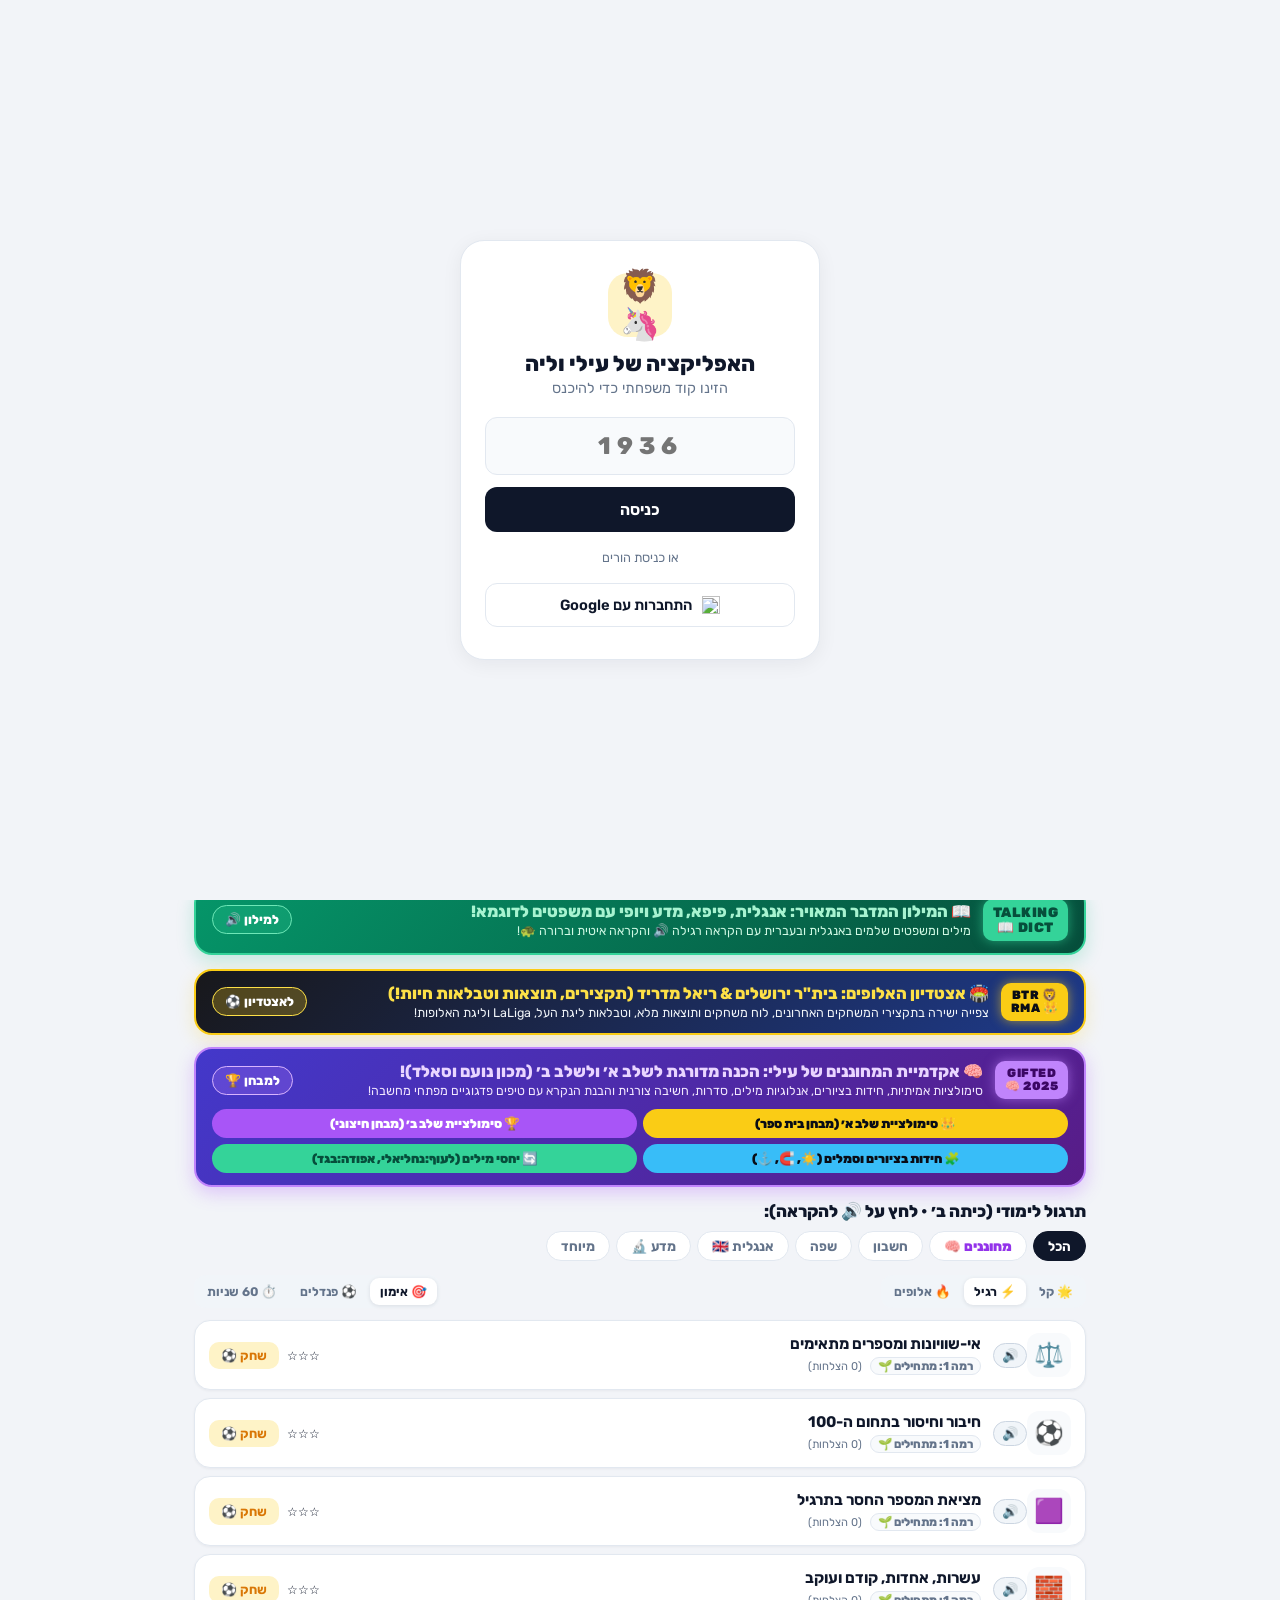
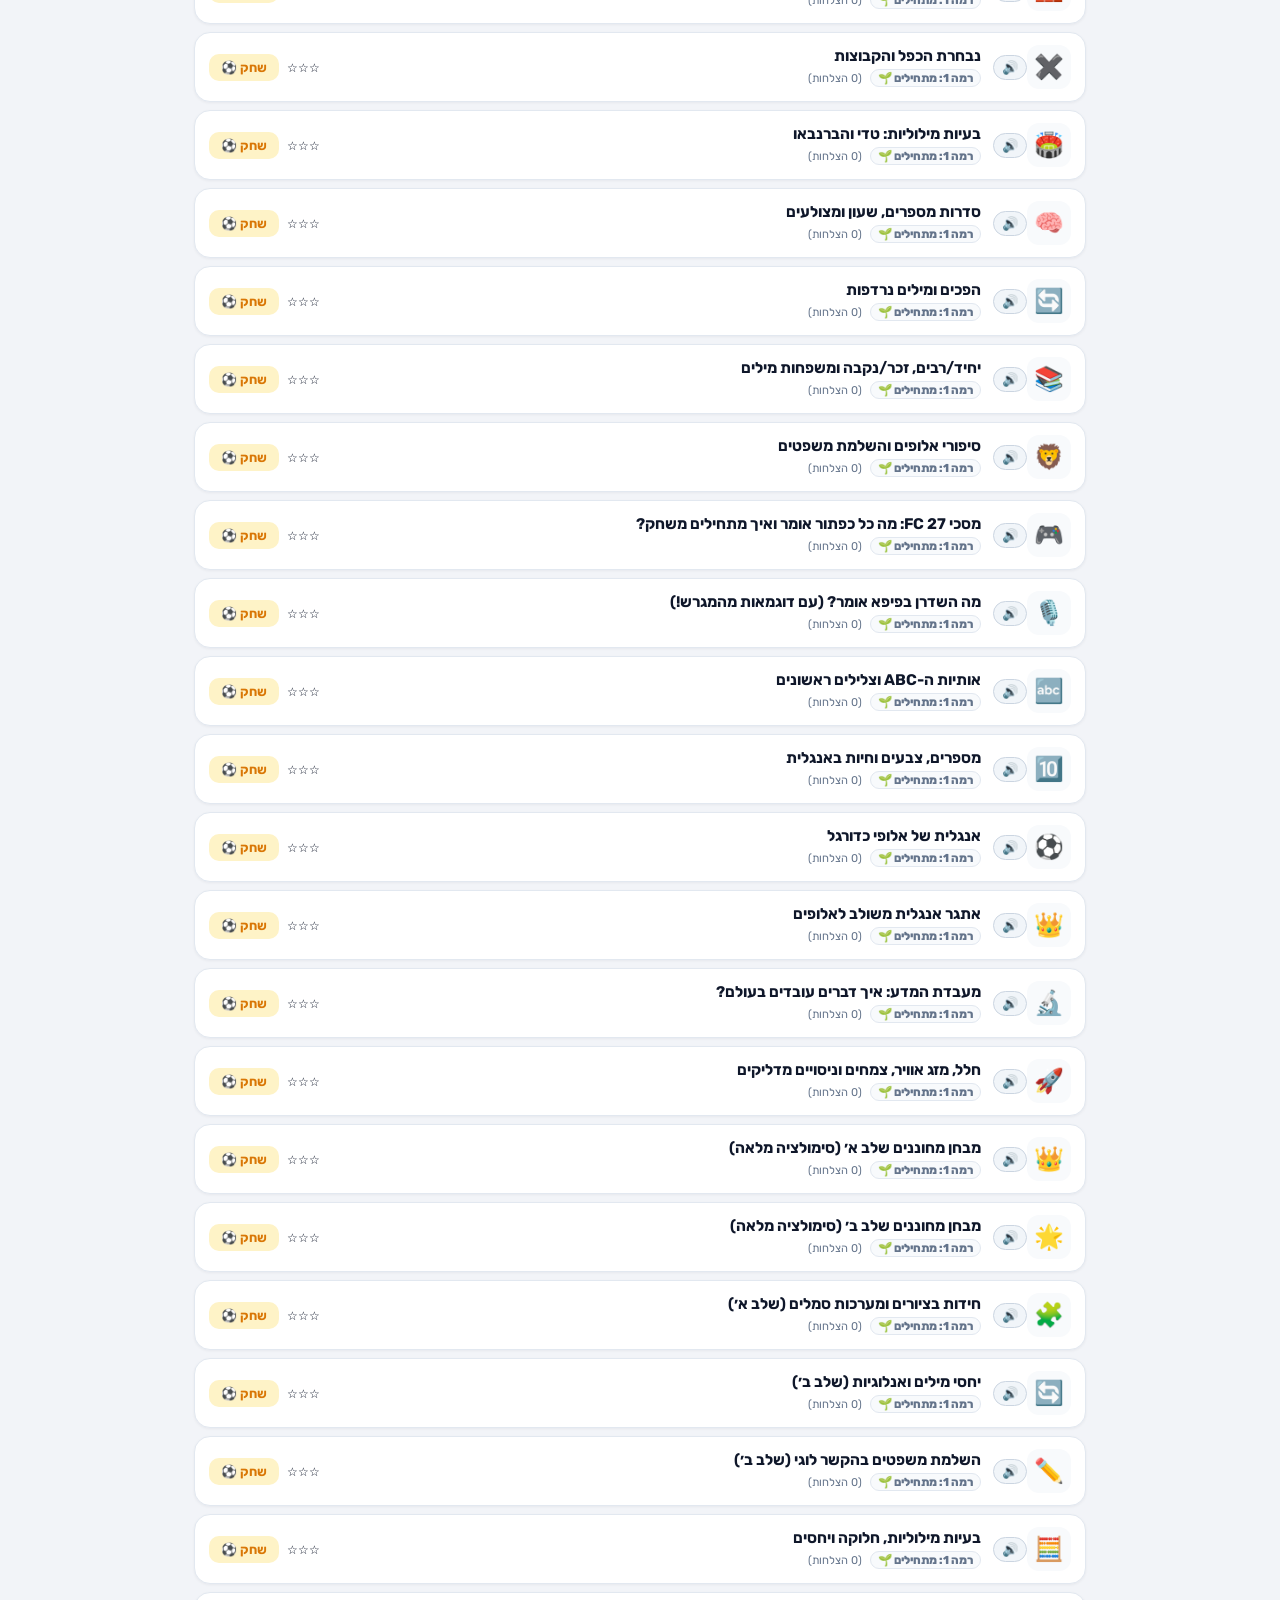
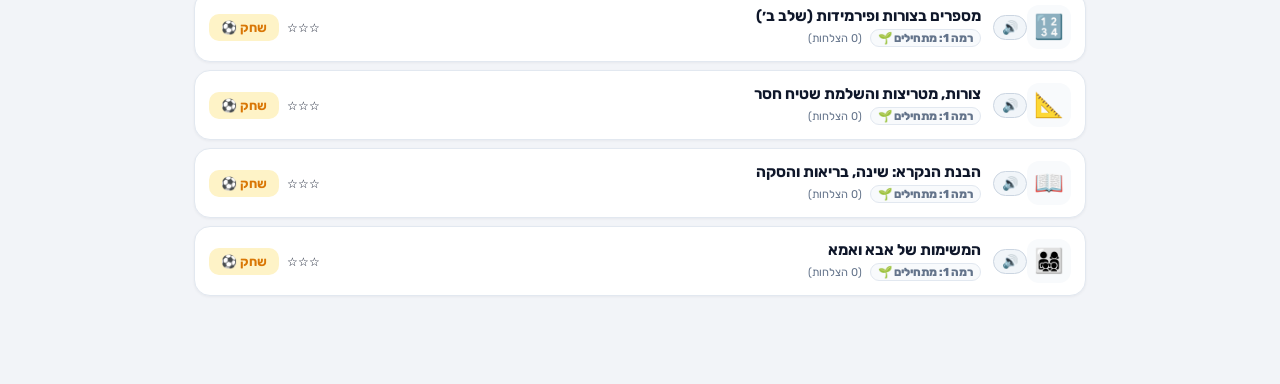
==== index.html @ 853a4458 "v7.3: Complete physical & cloud separation between Ilay and Lia apps with dedicated storage keys and" ====
<!DOCTYPE html>
<html lang="he" dir="rtl">
<head>
  <meta charset="UTF-8">
  <meta name="referrer" content="no-referrer">
  <meta name="viewport" content="width=device-width, initial-scale=1.0, maximum-scale=1.0, user-scalable=no, viewport-fit=cover">
  <meta name="apple-mobile-web-app-capable" content="yes">
  <meta name="apple-mobile-web-app-status-bar-style" content="default">
  <meta name="apple-mobile-web-app-title" content="עילי">
  <meta name="theme-color" content="#ffffff">
  <link rel="manifest" href="manifest.json">
  <title>ארקייד האלופים של עילי ⚽👑 | כיתה ב׳ והכנה למחוננים</title>
  <link rel="preconnect" href="https://fonts.googleapis.com">
  <link rel="preconnect" href="https://fonts.gstatic.com" crossorigin>
  <link href="https://fonts.googleapis.com/css2?family=Assistant:wght@400;500;600;700;800&family=Rubik:wght@400;500;600;700;800&display=swap" rel="stylesheet">
  <link rel="stylesheet" href="css/styles.css?v=6.0">
  <script src="https://accounts.google.com/gsi/client" async defer></script>
</head>
<body class="theme-beitar">

  <!-- ==================== LOCK SCREEN (FAMILY PIN / GOOGLE SSO) ==================== -->
  <div class="auth-gate-overlay" id="auth-gate-overlay">
    <div class="auth-gate-card">
      <div class="auth-logo-circle">🦁🦄</div>
      <h2>האפליקציה של עילי וליה</h2>
      <p>הזינו קוד משפחתי כדי להיכנס</p>

      <form id="form-family-pin" class="pin-login-form">
        <input
          type="tel"
          id="family-pin-input"
          class="pin-input"
          placeholder="1936"
          inputmode="numeric"
          maxlength="8"
          autocomplete="off"
          required
        />
        <button type="submit" class="btn-primary-large">כניסה</button>
      </form>

      <div class="auth-divider"><span>או כניסת הורים</span></div>

      <div class="google-sso-box" id="google-sso-box">
        <div id="g-signin-btn-container"></div>
        <button type="button" class="google-custom-btn" id="btn-google-sso">
          <img src="https://www.gstatic.com/firebasejs/ui/2.0.0/images/auth/google.svg" alt="" width="18" height="18">
          <span>התחברות עם Google</span>
        </button>
      </div>

      <div class="auth-error hidden" id="auth-error-msg">קוד שגוי, נסה שוב</div>
    </div>
  </div>

  <canvas id="confetti-canvas"></canvas>

  <!-- ==================== MOBILE APP SHELL ==================== -->
  <div class="app-shell">

    <!-- Sticky iOS-Style Top Bar -->
    <header class="app-header">
      <div class="header-user" id="btn-profile">
        <div class="avatar-circle" id="current-avatar">🦁</div>
        <div class="user-meta">
          <span class="user-name" id="player-name-display">עילי</span>
          <span class="user-sub" id="player-rank-display">כיתה ב׳</span>
        </div>
      </div>

      <div class="header-actions">
        <div class="team-pill-toggle" id="team-switcher">
          <button type="button" class="team-btn active" data-team="beitar" id="btn-team-beitar">בית"ר</button>
          <button type="button" class="team-btn" data-team="real" id="btn-team-real">ריאל</button>
          <button type="button" class="team-btn hidden" data-team="unicorn" id="btn-team-unicorn">🦄 חד-קרן</button>
          <button type="button" class="team-btn hidden" data-team="stitch" id="btn-team-stitch">💙 סטיץ׳</button>
        </div>

        <div class="score-chip">
          <span>🪙</span>
          <span id="stat-coins">0</span>
        </div>
        <div class="score-chip trophy-chip">
          <span>🏆</span>
          <span id="stat-trophies">0</span>
        </div>
        <div class="hidden" id="streak-pill"><span id="stat-streak">0</span></div>

        <button type="button" class="icon-circle-btn" id="btn-sound-toggle" aria-label="צליל">🔊</button>
        <button type="button" class="icon-circle-btn nav-btn" data-view="parents" id="nav-parents" aria-label="הגדרות הורים">⚙️</button>
      </div>
    </header>

    <!-- Kid Profile Switcher Bar (Ilay & Lia Separated Apps) -->
    <div class="kid-switcher-bar" id="kid-switcher-bar">
      <button type="button" class="kid-switch-btn active" data-kid="ilay" id="btn-kid-ilay">
        <span class="kid-switch-emoji">👦⚽</span>
        <span class="kid-switch-text"><strong>עילי</strong> <small>(כיתה ב׳ • ארקייד האלופים)</small></span>
      </button>
      <a href="lia.html" class="kid-switch-btn" data-kid="lia" id="btn-kid-lia" style="text-decoration:none;">
        <span class="kid-switch-emoji">👧🦄</span>
        <span class="kid-switch-text"><strong>הגן של ליה</strong> <small>(גן חובה ➔)</small></span>
      </a>
    </div>

    <!-- Scrollable Viewport -->
    <main class="main-container">

      <!-- ==================== VIEW 1: HOME ==================== -->
      <section id="view-home" class="view-section active">
        <!-- Daily Overview Card -->
        <div class="hero-card" id="btn-daily-match">
          <div class="hero-card-info">
            <span class="hero-tag" id="hero-tag-text">אתגר יומי • בונוס כפול</span>
            <h3 id="hero-title-text">משחק האלופים המהיר</h3>
            <p id="hero-desc-text">8 שאלות בחשבון ושפה על גביע יומי</p>
          </div>
          <div class="hero-play-circle">▶</div>
        </div>

        <!-- ILAY'S 4 Core Daily Modules (2x2 Grid) + DEDICATED GIFTED HUB HERO TILE -->
        <div class="bento-grid" id="ilay-bento-grid">
          <!-- DEDICATED GIFTED PREP HUB TILE -->
          <button type="button" class="bento-card bento-gifted" id="quick-open-gifted-hub" style="grid-column: 1 / -1; background: linear-gradient(135deg, #4338ca 0%, #7e22ce 100%); border: 2px solid #c084fc; color: #fff; box-shadow: 0 4px 16px rgba(168,85,247,0.3); padding: 14px 16px; display: flex; align-items: center; justify-content: space-between; text-align: right; cursor: pointer;">
            <div style="display:flex; align-items:center; gap: 12px;">
              <div class="bento-icon-wrap" style="background: rgba(255,255,255,0.2); font-size: 1.8rem; width: 48px; height: 48px; border-radius: 14px; display: flex; align-items: center; justify-content: center;">🧠</div>
              <div>
                <div style="font-size: 1.15rem; font-weight: 900; color: #fde047;">הכנה למבחן מחוננים 2025 🏆</div>
                <div style="font-size: 0.82rem; color: #e9d5ff;">מרכז הכנה ייעודי לשלב א׳ ולשלב ב׳ • סימולציות וטכניקות חשיבה</div>
              </div>
            </div>
            <span style="background: #facc15; color: #090d16; font-weight: 900; padding: 6px 12px; border-radius: 99px; font-size: 0.8rem; white-space: nowrap;">פתח הכנה ⬅️</span>
          </button>

          <button type="button" class="bento-card bento-speech" id="quick-open-speech">
            <div class="bento-icon-wrap">🎙️</div>
            <div class="bento-title">תרגול ש׳ ו-ס׳</div>
            <div class="bento-sub" id="quick-speech-summary">קלינאית תקשורת</div>
          </button>

          <button type="button" class="bento-card bento-hw" id="quick-open-hw">
            <div class="bento-icon-wrap">✅</div>
            <div class="bento-title">שיעורי בית</div>
            <div class="bento-sub" id="quick-hw-summary">משימות להיום</div>
          </button>

          <button type="button" class="bento-card bento-dict" id="quick-open-dict">
            <div class="bento-icon-wrap">🎧</div>
            <div class="bento-title">הכתבה</div>
            <div class="bento-sub" id="quick-dict-summary">שמיעה וכתיבה</div>
          </button>

          <button type="button" class="bento-card bento-sched" id="quick-open-schedule">
            <div class="bento-icon-wrap">📅</div>
            <div class="bento-title">היום שלי</div>
            <div class="bento-sub" id="quick-sched-summary">מערכת וחוגים</div>
          </button>
        </div>

        <!-- EA SPORTS FC 27 English Academy Banner (Ilay) - Direct 4-Mode Hub -->
        <div class="fc27-home-banner" id="fc27-home-banner" style="flex-direction:column;align-items:stretch;gap:10px;">
          <div style="display:flex;align-items:center;justify-content:space-between;gap:10px;">
            <div class="fc27-banner-left">
              <div class="fc27-logo-pill">EA SPORTS<br>FC™ 27</div>
              <div class="fc27-banner-text">
                <h4>🎮 אקדמיית פיפא FC 27 של עילי: מסכים, איך להתחיל משחק, שדרן וסרטונים!</h4>
                <p>בחר מה בא לך לראות ולשמוע עכשיו — כל מסך, כל כפתור בשלט וכל משפט של השדרן עם דוגמאות!</p>
              </div>
            </div>
            <span class="fc27-banner-play">פתח הכל ⚽</span>
          </div>
          <div style="display:grid;grid-template-columns:repeat(2,1fr);gap:6px;" id="fc27-home-quick-modes">
            <button type="button" class="btn-chip" data-fc27jump="howto" style="background:#00ff87;color:#090d16;font-weight:900;border:none;padding:8px 6px;font-size:0.8rem;">▶️ איך מתחילים משחק (צעד-אחר-צעד)</button>
            <button type="button" class="btn-chip" data-fc27jump="screens" style="background:#38bdf8;color:#090d16;font-weight:900;border:none;padding:8px 6px;font-size:0.8rem;">🖥️ מה אומר כל מסך בפיפא (6 מסכים)</button>
            <button type="button" class="btn-chip" data-fc27jump="commentator" style="background:#fbbf24;color:#090d16;font-weight:900;border:none;padding:8px 6px;font-size:0.8rem;">🎙️ מה השדרן אומר + דוגמאות</button>
            <button type="button" class="btn-chip" data-fc27jump="videos" style="background:#f43f5e;color:#ffffff;font-weight:900;border:none;padding:8px 6px;font-size:0.8rem;">🎬 5 סרטוני הדרכה ושלט</button>
          </div>
        </div>

        <!-- LIA'S 6 Core Daily Modules (Makeup, Coloring+Learning, Dress-Up+Learning, Kindergarten Teacher, English, Prep) -->
        <div class="bento-grid hidden" id="lia-bento-grid">
          <button type="button" class="bento-card bento-makeup" id="quick-open-makeup">
            <div class="bento-icon-wrap">💄</div>
            <div class="bento-title">סטודיו האיפור של ליה</div>
            <div class="bento-sub">לאפר ולהתאפר + צבעים באנגלית!</div>
          </button>

          <button type="button" class="bento-card bento-makeup" id="quick-open-coloring" style="background:linear-gradient(135deg,#fef9c3 0%,#fce7f3 100%);border-color:#f472b6;">
            <div class="bento-icon-wrap">🎨</div>
            <div class="bento-title">צביעה לימודית קסומה</div>
            <div class="bento-sub">לצבוע לפי מספרים וצבעים באנגלית!</div>
          </button>

          <button type="button" class="bento-card bento-kinder" id="quick-open-dressup" style="background:linear-gradient(135deg,#e0f2fe 0%,#f3e8ff 100%);border-color:#a855f7;">
            <div class="bento-icon-wrap">👗</div>
            <div class="bento-title">סטודיו הלבשות ועונות</div>
            <div class="bento-sub">להלביש לפי מזג אוויר + בגדים באנגלית!</div>
          </button>

          <button type="button" class="bento-card bento-kinder" id="quick-open-kinder">
            <div class="bento-icon-wrap">👩‍🏫</div>
            <div class="bento-title">הגן של הגננת ליה</div>
            <div class="bento-sub">מפגש בוקר עם סטיץ׳ וחד-קרן!</div>
          </button>

          <button type="button" class="bento-card bento-lia-eng" id="quick-open-lia-eng">
            <div class="bento-icon-wrap">🦄</div>
            <div class="bento-title">אנגלית עם סטיץ׳</div>
            <div class="bento-sub">מילים, צבעים וחיות בשמיעה!</div>
          </button>

          <button type="button" class="bento-card bento-lia-prep" id="quick-open-lia-prep">
            <div class="bento-icon-wrap">🔤</div>
            <div class="bento-title">מוכנות לגן חובה</div>
            <div class="bento-sub">אותיות, חרוזים וספירה עד 10</div>
          </button>
        </div>

        <!-- SCIENCE & HOW THINGS WORK DISCOVERY BANNER (For both Ilay & Lia!) -->
        <div class="fc27-home-banner" id="science-home-banner" style="background:linear-gradient(135deg,#0284c7 0%,#312e81 100%);border-color:#38bdf8;box-shadow:0 6px 18px rgba(56,189,248,0.25);">
          <div class="fc27-banner-left">
            <div class="fc27-logo-pill" style="background:#38bdf8;color:#0f172a;box-shadow:0 0 12px rgba(56,189,248,0.6);">SCIENCE<br>LAB 🔬</div>
            <div class="fc27-banner-text">
              <h4 style="color:#bae6fd;" id="science-banner-title">🔬 מעבדת המדע (20 גילויים + 3 ניסויים חיים): איך דברים עובדים?</h4>
              <p style="color:#e0f2fe;" id="science-banner-sub">ניסויים חיים, הסברים עם קול: מכוניות, צוללות, חלל, דינוזאורים, גוף האדם, וויי-פיי והר געש!</p>
            </div>
          </div>
          <span class="fc27-banner-play" style="background:rgba(56,189,248,0.22);border-color:#7dd3fc;color:#fff;">למעבדה 🧪</span>
        </div>

        <!-- TALKING ILLUSTRATED ENGLISH & SCIENCE DICTIONARY BANNER (New in v4.0!) -->
        <div class="fc27-home-banner" id="dictionary-home-banner" style="background:linear-gradient(135deg,#059669 0%,#064e3b 100%);border-color:#34d399;box-shadow:0 6px 18px rgba(16,185,129,0.22);">
          <div class="fc27-banner-left">
            <div class="fc27-logo-pill" style="background:#34d399;color:#064e3b;box-shadow:0 0 12px rgba(52,211,153,0.6);">TALKING<br>DICT 📖</div>
            <div class="fc27-banner-text">
              <h4 style="color:#a7f3d0;">📖 המילון המדבר המאויר: אנגלית, פיפא, מדע ויופי עם משפטים לדוגמא!</h4>
              <p style="color:#d1fae5;">מילים ומשפטים שלמים באנגלית ובעברית עם הקראה רגילה 🔊 והקראה איטית וברורה 🐢!</p>
            </div>
          </div>
          <span class="fc27-banner-play" style="background:rgba(52,211,153,0.22);border-color:#6ee7b7;color:#fff;">למילון 🔊</span>
        </div>

        <!-- SOCCER HUB: BEITAR JERUSALEM & REAL MADRID HIGHLIGHTS, FIXTURES & STANDINGS BANNER -->
        <div class="fc27-home-banner" id="soccer-home-banner" style="background:linear-gradient(135deg,#18181b 0%,#1e3a8a 100%);border-color:#facc15;box-shadow:0 6px 18px rgba(250,204,21,0.22);margin-bottom:12px;">
          <div class="fc27-banner-left">
            <div class="fc27-logo-pill" style="background:#facc15;color:#090d16;box-shadow:0 0 12px rgba(250,204,21,0.6);font-size:0.75rem;">🦁 BTR<br>👑 RMA</div>
            <div class="fc27-banner-text">
              <h4 style="color:#fde047;">🏟️ אצטדיון האלופים: בית"ר ירושלים & ריאל מדריד (תקצירים, תוצאות וטבלאות חיות!)</h4>
              <p style="color:#f1f5f9;">צפייה ישירה בתקצירי המשחקים האחרונים, לוח משחקים ותוצאות מלא, וטבלאות ליגת העל, LaLiga וליגת האלופות!</p>
            </div>
          </div>
          <span class="fc27-banner-play" style="background:rgba(250,204,21,0.25);border-color:#fde047;color:#fff;">לאצטדיון ⚽</span>
        </div>

        <!-- GIFTED ACADEMY 2025 BANNER (NOAM & KARNI SCAFFOLDED PREPARATION) -->
        <div class="fc27-home-banner" id="gifted-home-banner" style="background:linear-gradient(135deg,#4338ca 0%,#581c87 100%);border-color:#c084fc;box-shadow:0 6px 18px rgba(168,85,247,0.3);flex-direction:column;align-items:stretch;gap:10px;margin-bottom:14px;">
          <div style="display:flex;align-items:center;justify-content:space-between;gap:10px;">
            <div class="fc27-banner-left">
              <div class="fc27-logo-pill" style="background:#c084fc;color:#3b0764;box-shadow:0 0 12px rgba(192,132,252,0.6);font-size:0.75rem;">GIFTED<br>2025 🧠</div>
              <div class="fc27-banner-text">
                <h4 style="color:#e9d5ff;">🧠 אקדמיית המחוננים של עילי: הכנה מדורגת לשלב א׳ ולשלב ב׳ (מכון נועם וסאלד)!</h4>
                <p style="color:#f3e8ff;">סימולציות אמיתיות, חידות בציורים, אנלוגיות מילים, סדרות, חשיבה צורנית והבנת הנקרא עם טיפים פדגוגיים מפתחי מחשבה!</p>
              </div>
            </div>
            <span class="fc27-banner-play" style="background:rgba(192,132,252,0.22);border-color:#d8b4fe;color:#fff;">למבחן 🏆</span>
          </div>
          <div style="display:grid;grid-template-columns:repeat(2,1fr);gap:6px;" id="gifted-quick-launch-grid">
            <button type="button" class="btn-chip" data-giftedjump="gifted_stage_a" style="background:#facc15;color:#090d16;font-weight:900;border:none;padding:7px 5px;font-size:0.78rem;">👑 סימולציית שלב א׳ (מבחן בית ספר)</button>
            <button type="button" class="btn-chip" data-giftedjump="gifted_stage_b" style="background:#a855f7;color:#ffffff;font-weight:900;border:none;padding:7px 5px;font-size:0.78rem;">🏆 סימולציית שלב ב׳ (מבחן חיצוני)</button>
            <button type="button" class="btn-chip" data-giftedjump="gifted_picture_riddles" style="background:#38bdf8;color:#090d16;font-weight:900;border:none;padding:7px 5px;font-size:0.78rem;">🧩 חידות בציורים וסמלים (☀️, 🧲, ⚓)</button>
            <button type="button" class="btn-chip" data-giftedjump="gifted_verbal_analogies" style="background:#34d399;color:#064e3b;font-weight:900;border:none;padding:7px 5px;font-size:0.78rem;">🔄 יחסי מילים (לעוף:נחליאלי, אפודה:בגד)</button>
          </div>
        </div>

        <!-- Practice Games Section -->
        <div class="section-bar">
          <h2 class="section-heading" id="practice-section-heading">תרגול לימודי</h2>
          <div class="segmented-tabs">
            <button type="button" class="cat-tab active" data-cat="all">הכל</button>
            <button type="button" class="cat-tab" data-cat="gifted" style="font-weight:900;color:#9333ea;">מחוננים 🧠</button>
            <button type="button" class="cat-tab" data-cat="math">חשבון</button>
            <button type="button" class="cat-tab" data-cat="hebrew">שפה</button>
            <button type="button" class="cat-tab" data-cat="english">אנגלית 🇬🇧</button>
            <button type="button" class="cat-tab" data-cat="science">מדע 🔬</button>
            <button type="button" class="cat-tab" data-cat="custom" id="tab-custom">מיוחד</button>
          </div>
        </div>

        <!-- Difficulty & Game Mode Controls -->
        <div class="game-options-row">
          <div class="pill-group" id="difficulty-selector">
            <button type="button" class="pill-opt" data-diff="easy">🌟 קל</button>
            <button type="button" class="pill-opt active" data-diff="medium">⚡ רגיל</button>
            <button type="button" class="pill-opt" data-diff="hard">🔥 אלופים</button>
          </div>
          <div class="pill-group" id="gamemode-selector">
            <button type="button" class="pill-opt active" data-mode="practice">🎯 אימון</button>
            <button type="button" class="pill-opt" data-mode="penalty">⚽ פנדלים</button>
            <button type="button" class="pill-opt" data-mode="arcade">⏱️ 60 שניות</button>
          </div>
        </div>

        <div class="topics-list" id="topics-grid"></div>
      </section>

      <!-- ==================== VIEW 2: SPEECH THERAPY (ש׳ ו-ס׳) ==================== -->
      <section id="view-speech" class="view-section">
        <div class="screen-nav-bar">
          <button type="button" class="btn-back" id="btn-leave-speech">‹ חזרה</button>
          <span class="screen-title">תרגול הגייה (ש׳ / ס׳)</span>
          <span class="badge-counter"><span id="sp-current-num">1</span>/<span id="sp-total-num">5</span></span>
          <div class="hidden" id="sp-progress-fill"></div>
        </div>

        <div class="surface-card">
          <div class="coach-tip-row">
            <div class="coach-tip-text">
              <strong>איך הוגים נכון?</strong> סוגרים שיניים לחיוך 😁 והלשון נשארת מאחורי השיניים.
            </div>
            <button type="button" class="btn-chip" id="btn-sp-model-listen">🔊 הדגמה</button>
          </div>

          <div class="speech-stage">
            <div class="sp-emoji-huge" id="sp-emoji">⚽</div>
            <div class="sp-target-phrase" id="sp-phrase">שַׁעַר שֶׁל שׁוּעָה!</div>
            <div class="sp-word-chips-row" id="sp-word-chips-row"></div>
            <div style="font-size:0.8rem;color:#64748b;margin-top:8px;font-weight:700;">💡 לחץ על כל מילה כדי לשמוע אותה בנפרד! כשמדברים, כל מילה שתאמר נכון תיצבע בירוק ✅</div>
          </div>

          <div class="speech-action-stack">
            <button type="button" class="btn-record-main" id="btn-sp-record">
              <span id="sp-mic-icon">🎙️</span>
              <span id="sp-mic-label">לחץ להקלטה</span>
            </button>
            <button type="button" class="btn-secondary-pill hidden" id="btn-sp-play-self">▶️ השמע את ההקלטה שלי</button>
          </div>

          <div class="sp-wave-bars hidden" id="sp-wave-bars">
            <span></span><span></span><span></span><span></span><span></span>
          </div>

          <div class="sp-recognized-box hidden" id="sp-recognized-box">
            <strong id="sp-recognized-text"></strong>
          </div>

          <div class="card-footer-bar">
            <span id="sp-status-lbl" class="muted-note">בונוס: +20 מטבעות</span>
            <div class="feedback-banner hidden" id="sp-feedback-banner"></div>
            <button type="button" class="btn-primary-action hidden" id="btn-sp-next">המשך ⬅</button>
          </div>
        </div>
      </section>

      <!-- ==================== VIEW 3: SCHEDULE (היום שלי) ==================== -->
      <section id="view-schedule" class="view-section">
        <div class="screen-nav-bar">
          <button type="button" class="btn-back" onclick="switchView('home')">‹ חזרה</button>
          <span class="screen-title">מערכת שעות וחוגים</span>
          <button type="button" class="btn-chip" id="btn-speak-day">🔊 הקרא</button>
        </div>

        <div class="day-selector-strip" id="day-tabs-bar">
          <button type="button" class="day-tab" data-day="0">א׳</button>
          <button type="button" class="day-tab" data-day="1">ב׳</button>
          <button type="button" class="day-tab" data-day="2">ג׳</button>
          <button type="button" class="day-tab" data-day="3">ד׳</button>
          <button type="button" class="day-tab" data-day="4">ה׳</button>
          <button type="button" class="day-tab" data-day="5">ו׳</button>
          <button type="button" class="day-tab" data-day="6">ש׳</button>
        </div>

        <div class="quick-tags-bar kid-quick-add-bar">
          <span class="quick-tags-lbl">+ הוסף להיום:</span>
          <button type="button" class="kqa-btn" data-icon="⚽" data-title="אימון כדורגל">⚽ כדורגל</button>
          <button type="button" class="kqa-btn" data-icon="🌍" data-title="שיעור אנגלית">🌍 אנגלית</button>
          <button type="button" class="kqa-btn" data-icon="🎙️" data-title="תרגול ש׳ ו-ס׳">🎙️ דיבור</button>
          <button type="button" class="kqa-btn" data-icon="👦" data-title="חבר">👦 חבר</button>
        </div>

        <div class="schedule-stack">
          <div class="surface-card">
            <h4 class="group-subtitle">🏫 בוקר בבית הספר</h4>
            <div class="sched-grid" id="sched-school-list"></div>
          </div>

          <div class="surface-card">
            <h4 class="group-subtitle">⚽ אחר הצהריים (חוגים ואימונים)</h4>
            <div class="sched-grid" id="sched-after-list"></div>
          </div>
        </div>
      </section>

      <!-- ==================== VIEW 4: HOMEWORK & TASKS (משימות) ==================== -->
      <section id="view-homework" class="view-section">
        <div class="screen-nav-bar">
          <button type="button" class="btn-back" onclick="switchView('home')">‹ חזרה</button>
          <span class="screen-title">שיעורי בית ומשימות</span>
          <span class="badge-counter" id="hw-done-count">0/0</span>
        </div>

        <!-- Webtop Quick Live Sync Banner -->
        <div class="webtop-quick-bar" style="display:flex;align-items:center;justify-content:space-between;background:linear-gradient(135deg, #f0f7ff, #e1f0ff);border:1.5px solid #0071e3;border-radius:16px;padding:12px 16px;margin:12px 0 16px;box-shadow:0 2px 8px rgba(0,113,227,0.08);">
          <div style="display:flex;align-items:center;gap:10px;">
            <span style="font-size:1.6rem;">🏫</span>
            <div style="text-align:right;">
              <div style="font-weight:800;font-size:0.98rem;color:#0071e3;">Webtop רביבים ב׳3 (עילי)</div>
              <div id="hw-webtop-status-label" style="font-size:0.8rem;color:#444;margin-top:2px;">⏰ סנכרון אוטומטי מתוזמן לענן כל יום ב-14:00</div>
            </div>
          </div>
          <button type="button" id="btn-quick-sync-webtop" class="btn-secondary-pill" style="border:1.5px solid #0071e3;background:#fff;color:#0071e3;font-weight:800;padding:8px 14px;font-size:0.9rem;border-radius:20px;cursor:pointer;">
            🔄 סנכרן עכשיו
          </button>
        </div>

        <div class="surface-card">
          <form id="form-kid-add-hw" class="inline-add-form">
            <input type="text" id="kid-hw-input" placeholder="הוסף משימה או שיעורי בית..." required>
            <button type="submit" class="btn-primary-action">הוסף</button>
          </form>

          <div id="hw-kids-list" class="task-list"></div>

          <div class="completion-banner hidden" id="hw-all-done-banner">
            🏆 כל הכבוד! השלמת את כל המשימות להיום!
          </div>
        </div>
      </section>

      <!-- ==================== VIEW 5: DICTATION (הכתבה) ==================== -->
      <section id="view-dictation" class="view-section">
        <div class="screen-nav-bar">
          <button type="button" class="btn-back" id="btn-leave-dictation">‹ חזרה</button>
          <span class="screen-title">הכנה להכתבה</span>
          <button type="button" class="btn-chip" id="btn-open-dict-editor" style="font-size:0.8rem;padding:4px 10px;">📝 ערוך מילים</button>
          <span class="badge-counter"><span id="dict-current-num">1</span>/<span id="dict-total-num">10</span></span>
          <div class="hidden" id="dict-progress-fill"></div>
        </div>

        <div class="surface-card">
          <div class="dictation-audio-bar">
            <button type="button" class="btn-listen-primary" id="btn-dict-speak">🔊 השמע מילה</button>
            <button type="button" class="btn-chip" id="btn-dict-speak-slow">🐢 לאט</button>
            <button type="button" class="btn-chip" id="btn-dict-peek">💡 רמז</button>
          </div>

          <div class="dict-hint-line" id="dict-sentence-context"></div>
          <div class="hint-callout hidden" id="dict-peek-box"></div>
          <div class="dict-letter-slots" id="dict-letter-slots"></div>

          <div class="dict-input-row">
            <input
              type="text"
              id="dict-user-input"
              class="dict-text-input"
              placeholder="הקלד את המילה..."
              autocomplete="off"
              autocorrect="off"
              autocapitalize="off"
              spellcheck="false"
            />
            <button type="button" class="btn-backspace" id="btn-dict-backspace">⌫</button>
          </div>

          <div class="hebrew-keyboard" id="hebrew-keyboard"></div>

          <div class="card-footer-bar">
            <span class="muted-note" id="dict-attempt-counter">ניסיון 1</span>
            <div class="feedback-banner hidden" id="dict-feedback-banner"></div>
            <div class="footer-btns">
              <button type="button" class="btn-primary-action" id="btn-dict-check">בדיקה</button>
              <button type="button" class="btn-success-action hidden" id="btn-dict-next">הבא ⬅</button>
            </div>
          </div>
        </div>
      </section>

      <!-- ==================== VIEW 6: QUESTION ARENA ==================== -->
      <section id="view-arena" class="view-section">
        <div class="screen-nav-bar">
          <button type="button" class="btn-back" id="btn-leave-arena">‹ חזרה</button>
          <span class="screen-title" id="arena-topic-title">תרגול</span>
          <span class="badge-counter"><span id="q-current-num">1</span>/<span id="q-total-num">10</span></span>
          <div class="timer-pill hidden" id="arena-timer">⏱️ <span id="timer-seconds">60</span></div>
          <div class="hidden" id="q-progress-fill"></div>
        </div>

        <div class="arena-visual-banner" id="arena-visual-banner">
          <div class="arena-stage-row">
            <div class="arena-keeper" id="goalkeeper">🧤</div>
            <div class="penalty-dots-row" id="penalty-balls-track"></div>
            <div class="arena-ball" id="soccer-ball-shot">⚽</div>
          </div>
          <div class="arena-commentary" id="commentator-text">מוכנים? בואו נתחיל!</div>
        </div>

        <button type="button" id="btn-arena-open-fc27-guide" class="btn-primary-large hidden" style="margin-bottom:10px;background:linear-gradient(135deg,#00ff87,#10b981);color:#090d16;font-weight:900;border:none;">
          🎮 פתח את אקדמיית פיפא FC 27 (מסכים, איך מתחילים משחק, שדרן וסרטונים!)
        </button>

        <div class="surface-card" id="question-card">
          <div class="q-top-row">
            <button type="button" class="btn-chip" id="btn-speak-question">🔊 הקרא</button>
            <div class="q-instruction-text" id="q-instruction"></div>
            <button type="button" class="btn-chip" id="btn-hint">💡 רמז</button>
          </div>

          <div class="hint-callout hidden" id="hint-box"></div>
          <div class="q-stimulus-box" id="q-stimulus" dir="ltr"></div>
          <div class="options-container" id="q-options-container"></div>

          <div class="card-footer-bar">
            <span class="muted-note" id="attempt-counter">ניסיון 1</span>
            <div class="feedback-banner hidden" id="feedback-banner"></div>
            <div class="footer-btns">
              <button type="button" class="btn-primary-action" id="btn-check-answer">בדיקה</button>
              <button type="button" class="btn-success-action hidden" id="btn-next-question">הבא ⬅</button>
            </div>
          </div>
        </div>
      </section>

      <!-- ==================== VIEW 7: SUMMARY ==================== -->
      <section id="view-summary" class="view-section">
        <div class="surface-card summary-view-card">
          <div class="summary-medal" id="summary-icon">🏆</div>
          <h2 id="summary-title">כל הכבוד עילי!</h2>
          <p class="muted-note" id="summary-subtitle">סיימת את האימון בהצלחה</p>

          <div class="summary-metrics">
            <div class="metric-box">
              <span class="metric-val" id="sum-correct">0/10</span>
              <span class="metric-lbl">נכונות</span>
            </div>
            <div class="metric-box">
              <span class="metric-val" id="sum-coins">+0</span>
              <span class="metric-lbl">מטבעות</span>
            </div>
            <div class="metric-box">
              <span class="metric-val" id="sum-streak">0</span>
              <span class="metric-lbl">רצף</span>
            </div>
          </div>

          <!-- Mystery Reward Chest -->
          <div class="mystery-chest-box" id="summary-chest-box" style="margin: 12px 0; padding: 12px; border-radius: 16px; background: linear-gradient(135deg, #fef9c3, #fde047); border: 2px solid #eab308;">
            <button type="button" class="btn-primary-large" id="btn-open-mystery-chest" style="background: linear-gradient(135deg, #d97706, #b45309); font-size: 1.05rem;">
              🎁 פתח תיבת הפתעה של אלופים!
            </button>
            <div id="mystery-chest-result" class="hidden" style="font-size: 1.08rem; font-weight: 800; color: #78350f; margin-top: 6px;"></div>
          </div>

          <div class="summary-btn-row">
            <button type="button" class="btn-primary-action" id="btn-play-again">שחק שוב</button>
            <button type="button" class="btn-secondary-pill" id="btn-summary-shop">לאלבום הקלפים</button>
            <button type="button" class="btn-secondary-pill" id="btn-summary-home">מסך הבית</button>
          </div>
        </div>
      </section>

      <!-- ==================== VIEW 8: SUPERGOL & CHAMPIONS LEAGUE FUT ALBUM ==================== -->
      <section id="view-shop" class="view-section">
        <div class="screen-nav-bar">
          <button type="button" class="btn-back" onclick="switchView('home')">‹ חזרה</button>
          <span class="screen-title">🏆 אלבום סופרגול וליגת האלופות (<span id="album-count">0/24</span>)</span>
          <button type="button" class="btn-primary-action" id="btn-buy-pack" style="padding:8px 14px;font-size:0.86rem;background:linear-gradient(135deg,#facc15,#eab308);color:#090d16;font-weight:900;">🎁 פתח מעטפת סופרגול (🪙50)</button>
          <div class="hidden" id="shop-coins-balance"></div>
        </div>

        <!-- Album Progress & Series Filter Bar -->
        <div class="surface-card" style="background:linear-gradient(135deg,#090d16 0%,#1e293b 100%);border:2px solid #facc15;color:#fff;padding:12px 14px;margin-bottom:12px;">
          <div style="display:flex;align-items:center;justify-content:space-between;gap:8px;margin-bottom:8px;">
            <span style="font-size:0.88rem;font-weight:900;color:#fde047;">⭐ התקדמות באלבום האלופים:</span>
            <span style="font-size:0.8rem;color:#cbd5e1;">לחץ על כל קלף פתוח כדי להגדיל, לשמוע ולבחור כסמל!</span>
          </div>
          <div style="width:100%;height:10px;background:#334155;border-radius:99px;overflow:hidden;margin-bottom:10px;">
            <div id="album-progress-fill" style="width:10%;height:100%;background:linear-gradient(90deg,#facc15,#00ff87);transition:width 0.35s ease;"></div>
          </div>
          <div class="segmented-tabs" id="album-series-tabs" style="background:#0f172a;padding:4px;border-radius:12px;">
            <button type="button" class="cat-tab active" data-albumcat="all" style="color:#fff;font-size:0.78rem;">🌟 כל האלבום</button>
            <button type="button" class="cat-tab" data-albumcat="beitar" style="color:#fff;font-size:0.78rem;">💛🖤 סופרגול בית"ר</button>
            <button type="button" class="cat-tab" data-albumcat="real" style="color:#fff;font-size:0.78rem;">👑 ריאל וליגת האלופות</button>
            <button type="button" class="cat-tab" data-albumcat="world" style="color:#fff;font-size:0.78rem;">🌍 אגדות עולמיות ו-TOTY</button>
          </div>
        </div>

        <div class="stickers-grid" id="stickers-grid"></div>

        <!-- 3D Pack Walkout & Card Inspection Modal -->
        <div id="fut-pack-modal" class="hidden" style="position:fixed;inset:0;z-index:9500;background:rgba(9,13,22,0.88);backdrop-filter:blur(8px);display:flex;align-items:center;justify-content:center;padding:18px;">
          <div style="background:linear-gradient(145deg,#0f172a,#1e1b4b);border:3px solid #facc15;border-radius:24px;max-width:380px;width:100%;padding:20px;text-align:center;color:#fff;box-shadow:0 20px 50px rgba(0,0,0,0.65);">
            <div id="fut-modal-badge" style="display:inline-block;background:#00ff87;color:#090d16;font-weight:900;font-size:0.8rem;padding:4px 12px;border-radius:99px;margin-bottom:10px;">🎉 קלף סופרגול וליגת האלופות!</div>
            <div id="fut-modal-card-slot" style="max-width:230px;margin:0 auto 12px;"></div>
            <div id="fut-modal-story" style="font-size:0.92rem;font-weight:700;color:#e2e8f0;line-height:1.45;background:rgba(255,255,255,0.08);padding:10px 12px;border-radius:12px;margin-bottom:12px;"></div>
            <div style="display:flex;flex-direction:column;gap:8px;">
              <button type="button" class="btn-primary-large" id="btn-fut-modal-equip" style="background:linear-gradient(135deg,#facc15,#eab308);color:#090d16;font-weight:900;">⭐ קבע כסמל האלוף שלי בראש האפליקציה</button>
              <div style="display:flex;gap:8px;">
                <button type="button" class="btn-secondary-pill" id="btn-fut-modal-speak" style="flex:1;background:#38bdf8;color:#090d16;border:none;font-weight:900;">🔊 השמע סיפור קלף</button>
                <button type="button" class="btn-secondary-pill" id="btn-fut-modal-close" style="flex:1;background:#334155;color:#fff;border:none;font-weight:800;">סגור ✖</button>
              </div>
            </div>
          </div>
        </div>
      </section>

      <!-- ==================== VIEW 9: PARENTS ZONE ==================== -->
      <section id="view-parents" class="view-section">
        <div class="screen-nav-bar">
          <button type="button" class="btn-back" onclick="switchView('home')">‹ חזרה</button>
          <span class="screen-title">אזור הורים וניהול</span>
          <div style="display:flex;gap:6px;">
            <button type="button" class="btn-chip" id="btn-logout-device">🔒 נעל</button>
            <button type="button" class="btn-chip" id="btn-reset-progress">איפוס</button>
          </div>
        </div>

        <div class="parents-stack">

          <!-- 1. FAST DIRECT DICTATION WORDS (Immediate & Reliable) -->
          <div class="surface-card parent-highlight-card" style="border: 2px solid #10b981; background: linear-gradient(135deg, #f0fdf4, #ffffff);">
            <div class="card-title-row">
              <h3>🎧 מילים להכתבה (הזנה מהירה וישירה)</h3>
            </div>
            <p class="card-desc"><strong>מחר הכתבה!</strong> הקלידו או הדביקו כאן את המילים (מילה בכל שורה או מופרדות בפסיקים). זו הדרך הכי מהירה ונוחה — 100% מדויק ללא צורך בצילום תמונה!</p>

            <form id="form-save-dictation" class="stack-form">
              <label class="field-lbl">רשימת המילים להכתבה (ניתן להוסיף רמז עם מקף, למשל: מָזוֹן - אוכל שמזין):</label>
              <textarea id="dict-words-textarea" rows="6" style="font-size:1.15rem;font-family:'Assistant',sans-serif;line-height:1.6;font-weight:600;direction:rtl;" placeholder="מזון&#10;שמש&#10;עץ&#10;ירוק&#10;עלה&#10;צבעים&#10;מתיבש&#10;אור&#10;קרקע&#10;צהוב"></textarea>
              
              <div style="display:flex;gap:10px;flex-wrap:wrap;margin-top:6px;">
                <button type="submit" class="btn-primary-action" style="flex:2;background:#059669;font-size:1.05rem;">
                  💾 שמור ועדכן מילים לעילי עכשיו
                </button>
                <button type="button" class="btn-secondary-pill" id="btn-load-tomorrow-dictation" style="flex:1;border:1.5px solid #059669;color:#059669;font-weight:700;">
                  ✨ 10 המילים של מחר
                </button>
              </div>
            </form>
          </div>

          <!-- 2. Direct Webtop Live Sync + Photo/Text Importer -->
          <div class="surface-card">
            <div class="card-title-row">
              <h3>🏫 סנכרון ישיר מ-Webtop (רביבים ב׳3)</h3>
            </div>
            <p class="card-desc">האפליקציה מחוברת ישירות לחשבון של עילי. <strong>הסנכרון רץ אוטומטית בענן כל יום בשעה 14:00</strong> ומכניס את כל שיעורי הבית מבית הספר למשימות של עילי. ניתן גם לסנכרן ידנית בכל רגע:</p>
            
            <div style="display:flex;flex-direction:column;gap:10px;margin-bottom:14px;">
              <button type="button" class="btn-primary-large" id="btn-sync-webtop-direct" style="background:#0a84ff;font-size:1.05rem;">
                🔄 סנכרן שיעורי בית מ-Webtop עכשיו
              </button>
              <div id="webtop-sync-status" class="ocr-progress-banner">⏰ סנכרון אוטומטי פעיל: כל יום ב-14:00</div>
            </div>

            <hr class="divider-line" style="margin:16px 0;">

            <div class="card-title-row">
              <h3>📲 הוספת דף עבודה, מחברת או הודעת וואטסאפ</h3>
            </div>
            <p class="card-desc">לדפי עבודה מהמחברת, דפי קשר או הודעות מקבוצת הוואטסאפ הכיתתית — בחרו תמונה מהגלריה, הדביקו תמונה או הדביקו טקסט (למילים להכתבה מומלץ להקליד ישירות בתיבה שלמעלה):</p>

            <!-- Native iOS/Android Compatible File Picker Label + Paste Button -->
            <div class="upload-actions-row">
              <label class="native-file-btn">
                <span>🖼️ בחר תמונה מהגלריה / מצלמה</span>
                <input type="file" id="webtop-image-upload" accept="image/*" class="sr-file-input">
              </label>
              <button type="button" class="btn-secondary-pill" id="btn-paste-clipboard">📋 הדבק מהלוח</button>
            </div>

            <!-- Live Image Preview -->
            <div id="smart-img-preview-box" class="img-preview-card hidden">
              <img id="smart-img-preview" src="" alt="תצוגה מקדימה">
              <div class="img-preview-meta">
                <span id="attached-img-name">צילום מסך נבחר</span>
                <button type="button" id="btn-remove-smart-img" class="btn-text-danger">הסר תמונה</button>
              </div>
            </div>

            <div id="ocr-status-box" class="ocr-progress-banner hidden">⏳ קורא את הטקסט מתוך התמונה...</div>

            <form id="form-smart-import" class="stack-form">
              <textarea id="smart-import-text" rows="3" placeholder="הטקסט שיפוענח מהתמונה יופיע כאן (או הדבק כאן הודעה ישירות)..."></textarea>
              <button type="submit" class="btn-primary-large" id="btn-smart-submit">פענח ועדכן לעילי</button>
            </form>

            <div id="smart-import-result" class="success-callout hidden"></div>
          </div>

          <!-- 2. Homework Manager -->
          <div class="surface-card">
            <h3>✅ ניהול שיעורי בית ומשימות</h3>
            <form id="form-add-hw" class="stack-form">
              <div class="two-col-inputs">
                <select id="hw-subject">
                  <option value="🔢|חשבון">🔢 חשבון</option>
                  <option value="📖|עברית ושפה">📖 שפה</option>
                  <option value="🎧|אימון הכתבה">🎧 הכתבה</option>
                  <option value="🎙️|תרגול קלינאית (ש׳ ו-ס׳)">🎙️ קלינאית</option>
                  <option value="🌍|אנגלית">🌍 אנגלית</option>
                </select>
                <input type="text" id="hw-title" placeholder="פירוט המשימה..." required>
              </div>
              <button type="submit" class="btn-primary-action">+ הוסף משימה</button>
            </form>
            <div id="parent-hw-list" class="clean-admin-list"></div>
          </div>

          <!-- 3. Speech Therapy Manager -->
          <div class="surface-card">
            <h3>🎙️ קלינאית תקשורת (ש׳ ו-ס׳)</h3>
            <div id="parent-speech-logs" class="clean-admin-list" style="margin-bottom:10px;"></div>
            <span id="parent-sp-log-count" class="hidden">0</span>
            <form id="form-save-speech" class="stack-form">
              <label class="field-lbl">משפטים לתרגול יומי (שורה לכל משפט):</label>
              <textarea id="speech-words-textarea" rows="4"></textarea>
              <button type="submit" class="btn-primary-action">שמור משפטים</button>
            </form>
          </div>

          <!-- 4. Weekly Schedule Editor -->
          <div class="surface-card">
            <h3>📅 עריכת מערכת שעות וחוגים</h3>
            <form id="form-add-schedule" class="stack-form">
              <div class="two-col-inputs">
                <select id="sched-day-select">
                  <option value="0">יום ראשון</option>
                  <option value="1">יום שני</option>
                  <option value="2">יום שלישי</option>
                  <option value="3">יום רביעי</option>
                  <option value="4">יום חמישי</option>
                  <option value="5">יום שישי</option>
                  <option value="6">יום שבת</option>
                </select>
                <select id="sched-part-select">
                  <option value="school">🏫 בוקר (בי"ס)</option>
                  <option value="after">⚽ אחה״צ (חוג)</option>
                </select>
              </div>
              <div class="two-col-inputs">
                <select id="sched-preset-select">
                  <option value="⚽|אימון כדורגל">⚽ אימון כדורגל</option>
                  <option value="🎙️|קלינאית תקשורת">🎙️ קלינאית תקשורת</option>
                  <option value="🌍|שיעור אנגלית">🌍 שיעור אנגלית</option>
                  <option value="🔢|חשבון">🔢 חשבון</option>
                  <option value="📖|עברית ושפה">📖 שפה</option>
                  <option value="🏃|ספורט">🏃 ספורט</option>
                  <option value="📜|תורה">📜 תורה</option>
                </select>
                <input type="text" id="sched-time-input" placeholder="שעה (17:00)">
              </div>
              <button type="submit" class="btn-primary-action">+ הוסף למערכת</button>
            </form>
            <div id="parent-sched-list" class="clean-admin-list"></div>
          </div>

          <!-- 5. Dev Feature Requests & Security -->
          <div class="surface-card">
            <h3>🚀 בקשות שדרוג ואבטחה</h3>
            <form id="form-dev-request" class="stack-form" style="margin-bottom:14px;">
              <textarea id="dev-req-input" rows="2" placeholder="כתוב כאן כל פיצ'ר שתרצה שאבנה לעילי ולליה..." required></textarea>
              <button type="submit" class="btn-secondary-pill">שלח בקשת פיתוח</button>
            </form>
            <div id="dev-requests-list" class="clean-admin-list"></div>
            <span id="dev-req-count" class="hidden">0</span>

            <hr class="divider-line">
            <form id="form-security-settings" class="stack-form">
              <div class="two-col-inputs">
                <div>
                  <label class="field-lbl">קוד כניסה (<span id="current-pin-display">1936</span>):</label>
                  <input type="text" id="sec-family-pin" placeholder="1936" required>
                </div>
                <div>
                  <label class="field-lbl">מיילים מורשים (Google):</label>
                  <input type="text" id="sec-allowed-emails" placeholder="email@gmail.com">
                </div>
              </div>
              <label class="field-lbl" style="margin-top:4px;">מפתח Gemini AI לקריאת תמונות חכמה (אופציונלי):</label>
              <input type="password" id="sec-gemini-key" placeholder="AIzaSy... (לפענוח תמונות מושלם עם Gemini Vision)">
              <input type="text" id="sec-google-client-id" class="hidden">
              <button type="submit" class="btn-secondary-pill">שמור הגדרות</button>
            </form>
            <div class="hidden" id="logged-in-user-badge"></div>
            <div class="hidden" id="p-total-solved"></div>
            <div class="hidden" id="p-accuracy"></div>
            <div class="hidden" id="parent-topic-stats"></div>
          </div>

        </div>
      </section>

      <!-- ==================== VIEW 10: LIA'S GLAM & MAKEUP STUDIO (סטודיו האיפור של ליה) ==================== -->
      <section id="view-makeup" class="view-section">
        <div class="screen-nav-bar">
          <button type="button" class="btn-back" onclick="switchView('home')">‹ חזרה</button>
          <span class="screen-title">💄 סטודיו האיפור והיופי של ליה</span>
          <span class="badge-counter">בונוס אנגלית ✨</span>
        </div>

        <!-- Client Request Mission Card (English + Glam) -->
        <div class="surface-card glam-mission-card" id="glam-mission-box">
          <div class="glam-mission-header">
            <span class="glam-badge">🎯 משימת איפור באנגלית (+25 🪙)</span>
            <button type="button" class="btn-chip" id="btn-glam-speak-mission">🔊 הקרא משימה</button>
          </div>
          <div class="glam-mission-text" id="glam-mission-text">בחרי שפתון ורוד (Pink Lipstick) וכתר זהב (Gold Crown)!</div>
          <button type="button" class="btn-secondary-pill" id="btn-glam-new-mission" style="margin-top:8px;font-size:0.82rem;">🔄 משימה חדשה</button>
        </div>

        <!-- Character Stage / Mirror -->
        <div class="surface-card glam-mirror-stage" id="glam-mirror-stage">
          <div class="glam-model-selector">
            <button type="button" class="glam-model-btn active" data-model="👸" data-name="הנסיכה ליה">👸 נסיכה</button>
            <button type="button" class="glam-model-btn" data-model="🦄" data-name="חד-קרן קסום">🦄 חד-קרן</button>
            <button type="button" class="glam-model-btn" data-model="💙" data-name="סטיץ׳ גלאם">💙 סטיץ׳</button>
            <button type="button" class="glam-model-btn" data-model="👩‍🏫" data-name="הגננת ליה">👩‍🏫 הגננת ליה</button>
          </div>

          <div class="glam-vanity-mirror" id="glam-vanity-mirror">
            <div class="glam-crown-slot" id="glam-crown-slot">👑</div>
            <div class="glam-face-circle" id="glam-face-circle">
              <span class="glam-main-avatar" id="glam-main-avatar">👸</span>
              <div class="glam-blush-left" id="glam-blush-left"></div>
              <div class="glam-blush-right" id="glam-blush-right"></div>
            </div>
            <div class="glam-equipped-row">
              <span class="glam-equip-pill" id="glam-lip-pill">💄 שפתון: ורוד (Pink)</span>
              <span class="glam-equip-pill" id="glam-eye-pill">✨ צללית: סגול (Purple)</span>
              <span class="glam-equip-pill" id="glam-nail-pill">💅 לק: נצנצים (Sparkle)</span>
            </div>
          </div>

          <div class="glam-palettes">
            <div class="glam-palette-group">
              <div class="glam-palette-title">💄 בחרי צבע שפתון ואודם (Lipstick Color):</div>
              <div class="glam-swatches" id="glam-lip-swatches">
                <button type="button" class="glam-swatch active" data-type="lip" data-eng="Pink Lipstick" data-heb="שפתון ורוד" data-color="#ec4899" style="background:#ec4899;">🩷 Pink</button>
                <button type="button" class="glam-swatch" data-type="lip" data-eng="Red Lipstick" data-heb="שפתון אדום" data-color="#ef4444" style="background:#ef4444;">❤️ Red</button>
                <button type="button" class="glam-swatch" data-type="lip" data-eng="Purple Lipstick" data-heb="שפתון סגול" data-color="#a855f7" style="background:#a855f7;">💜 Purple</button>
                <button type="button" class="glam-swatch" data-type="lip" data-eng="Peach Glow" data-heb="שפתון אפרסק" data-color="#fb7185" style="background:#fb7185;">🍑 Peach</button>
              </div>
            </div>

            <div class="glam-palette-group">
              <div class="glam-palette-title">✨ בחרי צלליות וסומק נוצץ (Eyeshadow & Blush):</div>
              <div class="glam-swatches" id="glam-eye-swatches">
                <button type="button" class="glam-swatch active" data-type="eye" data-eng="Purple Sparkle" data-heb="צללית סגולה" data-color="#c084fc" style="background:#c084fc;">💜 Purple</button>
                <button type="button" class="glam-swatch" data-type="eye" data-eng="Stitch Blue" data-heb="צללית כחול סטיץ׳" data-color="#38bdf8" style="background:#38bdf8;">💙 Blue</button>
                <button type="button" class="glam-swatch" data-type="eye" data-eng="Gold Shimmer" data-heb="צללית זהב" data-color="#fbbf24" style="background:#fbbf24;color:#1e293b;">🌟 Gold</button>
                <button type="button" class="glam-swatch" data-type="eye" data-eng="Rainbow Magic" data-heb="צללית קשת בענן" data-color="#f472b6" style="background:linear-gradient(90deg,#ec4899,#8b5cf6,#38bdf8);">🌈 Rainbow</button>
              </div>
            </div>

            <div class="glam-palette-group">
              <div class="glam-palette-title">👑 בחרי כתר או קישוט לשיער (Crown & Hair):</div>
              <div class="glam-swatches" id="glam-crown-swatches">
                <button type="button" class="glam-item-btn active" data-type="crown" data-eng="Gold Crown" data-heb="כתר זהב" data-icon="👑">👑 Gold Crown</button>
                <button type="button" class="glam-item-btn" data-type="crown" data-eng="Unicorn Horn" data-heb="קרן של חד-קרן" data-icon="🦄">🦄 Unicorn</button>
                <button type="button" class="glam-item-btn" data-type="crown" data-eng="Pink Bow" data-heb="סרט ורוד" data-icon="🎀">🎀 Pink Bow</button>
                <button type="button" class="glam-item-btn" data-type="crown" data-eng="Stitch Flower" data-heb="פרח הוואי של סטיץ׳" data-icon="🌺">🌺 Flower</button>
              </div>
            </div>

            <div class="glam-palette-group">
              <div class="glam-palette-title">💅 בחרי לק לציפורניים (Nail Polish):</div>
              <div class="glam-swatches" id="glam-nail-swatches">
                <button type="button" class="glam-item-btn active" data-type="nail" data-eng="Pink Nails" data-heb="לק ורוד נוצץ" data-icon="💅🩷">💅 Pink</button>
                <button type="button" class="glam-item-btn" data-type="nail" data-eng="Blue Nails" data-heb="לק כחול סטיץ׳" data-icon="💅💙">💅 Blue</button>
                <button type="button" class="glam-item-btn" data-type="nail" data-eng="Purple Nails" data-heb="לק סגול חד-קרן" data-icon="💅💜">💅 Purple</button>
                <button type="button" class="glam-item-btn" data-type="nail" data-eng="Gold Star Nails" data-heb="לק כוכבי זהב" data-icon="💅⭐">💅 Gold</button>
              </div>
            </div>
          </div>

          <div class="glam-footer-actions">
            <button type="button" class="btn-primary-large" id="btn-glam-finish">📸 סיימתי לאפר! בדיקת מראה וצילום (+מטבעות)</button>
          </div>
          <div class="feedback-banner hidden" id="glam-feedback-banner" style="margin-top:10px;"></div>
        </div>
      </section>

      <!-- ==================== VIEW 11: TEACHER LIA'S KINDERGARTEN (הגן של הגננת ליה) ==================== -->
      <section id="view-kinder" class="view-section">
        <div class="screen-nav-bar">
          <button type="button" class="btn-back" onclick="switchView('home')">‹ חזרה</button>
          <span class="screen-title">👩‍🏫 הגן של הגננת ליה</span>
          <span class="badge-counter">⭐ <span id="kinder-stars-count">0</span> כוכבים</span>
        </div>

        <!-- Morning Circle Attendance & Stickers -->
        <div class="surface-card">
          <div class="panel-title">☀️ מפגש בוקר בגן של הגננת ליה!</div>
          <p class="muted-note" style="margin-bottom:12px;">לחצי על הילדים בגן כדי לבדוק מי הגיע היום, לשמוע אותם מברכים באנגלית ולחלק להם מדבקת כוכב ⭐!</p>

          <div class="kinder-circle-grid" id="kinder-students-grid"></div>
        </div>

        <!-- Teacher Lia Checks Her Students' Answers! -->
        <div class="surface-card" id="kinder-quiz-card">
          <div class="glam-mission-header">
            <span class="glam-badge">👩‍🏫 הגננת ליה בודקת את ילדי הגן! (+20 🪙)</span>
            <button type="button" class="btn-chip" id="btn-kinder-speak">🔊 הקרא</button>
          </div>

          <div class="kinder-board-box" id="kinder-board-box">
            <div class="kinder-student-speaker" id="kinder-quiz-avatar">💙 סטיץ׳ שואל:</div>
            <div class="kinder-question-bubble" id="kinder-quiz-text">הגננת ליה! ספרתי 4 פרחים: 🌸🌸🌸🌸 — צדקתי?</div>
          </div>

          <div class="kinder-teacher-btns">
            <button type="button" class="btn-kinder-approve" id="btn-kinder-yes">✅ נכון מאוד חמוד! קבל כוכב ⭐</button>
            <button type="button" class="btn-kinder-correct" id="btn-kinder-no">💡 לא מדויק, הגננת ליה תסביר לך!</button>
          </div>

          <div class="feedback-banner hidden" id="kinder-feedback-banner" style="margin-top:10px;"></div>
        </div>
      </section>

      <!-- ==================== VIEW 12: EA SPORTS FC 27 INTERACTIVE ACADEMY (אקדמיית פיפא FC 27 לעילי) ==================== -->
      <section id="view-fc27" class="view-section">
        <div class="screen-nav-bar">
          <button type="button" class="btn-back" onclick="switchView('home')">‹ חזרה</button>
          <span class="screen-title">🎮 אקדמיית פיפא FC 27 לעילי</span>
          <button type="button" class="btn-primary-action" id="btn-fc27-start-quiz" style="background:#059669;padding:6px 12px;font-size:0.82rem;">⚽ לחידון FC 27</button>
        </div>

        <div class="surface-card" style="background:#0f172a;color:#f8fafc;border-color:#1e293b;">
          <div style="margin-bottom:10px;">
            <h3 style="margin:0;color:#00ff87;font-size:1.12rem;">⚽ הכל על פיפא (EA SPORTS FC™ 27) באנגלית פשוטה!</h3>
            <p style="margin:3px 0 0;font-size:0.82rem;color:#cbd5e1;">בחר למעלה מה בא לך ללמוד: מה אומר כל מסך, איך מתחילים משחק צעד-אחר-צעד, מה השדרן צועק במגרש או סרטוני הדרכה!</p>
          </div>

          <!-- 4 Main Mode Tabs inside FC 27 Academy -->
          <div class="segmented-tabs" id="fc27-main-mode-tabs" style="margin-bottom:12px;background:#1e293b;width:100%;display:grid;grid-template-columns:repeat(2,1fr);gap:6px;padding:6px;">
            <button type="button" class="cat-tab active" data-fc27mode="screens" style="color:#fff;font-size:0.85rem;padding:8px 6px;">🖥️ 1. מה אומר כל מסך?</button>
            <button type="button" class="cat-tab" data-fc27mode="howto" style="color:#fff;font-size:0.85rem;padding:8px 6px;">▶️ 2. איך מתחילים משחק?</button>
            <button type="button" class="cat-tab" data-fc27mode="commentator" style="color:#fff;font-size:0.85rem;padding:8px 6px;">🎙️ 3. מה השדרן אומר?</button>
            <button type="button" class="cat-tab" data-fc27mode="videos" style="color:#fff;font-size:0.85rem;padding:8px 6px;">🎬 4. סרטוני הדרכה</button>
          </div>

          <!-- ==================== PANEL 1: INTERACTIVE SCREENS EXPLORER (6 SCREENS + EXAMPLES) ==================== -->
          <div id="fc27-panel-screens" class="fc27-subpanel">
            <!-- 6 Screen Switcher Tabs -->
            <div class="segmented-tabs" id="fc27-screen-tabs" style="margin-bottom:10px;background:#1e293b;width:100%;display:grid;grid-template-columns:repeat(3,1fr);gap:4px;padding:4px;">
              <button type="button" class="cat-tab active" data-screen="main_menu" style="color:#fff;font-size:0.78rem;">🏟️ תפריט ראשי</button>
              <button type="button" class="cat-tab" data-screen="pre_match" style="color:#fff;font-size:0.78rem;">🎮 התחלת משחק</button>
              <button type="button" class="cat-tab" data-screen="pause_menu" style="color:#fff;font-size:0.78rem;">⏸️ עצירה וחילוף</button>
              <button type="button" class="cat-tab" data-screen="end_match" style="color:#fff;font-size:0.78rem;">🏁 סיום ותיקו</button>
              <button type="button" class="cat-tab" data-screen="fut_card" style="color:#fff;font-size:0.78rem;">🃏 קלפי FUT</button>
              <button type="button" class="cat-tab" data-screen="pitch_hud" style="color:#fff;font-size:0.78rem;">⚽ שלט ומגרש</button>
            </div>

            <!-- Interactive FC 27 TV Screenshot Stage -->
            <div id="fc27-interactive-stage"></div>

            <!-- Selected Word Translation, Audio & Real Example Callout -->
            <div class="surface-card" id="fc27-word-explain-box" style="margin-top:12px;margin-bottom:0;background:linear-gradient(135deg,#064e3b,#0f172a);border:2px solid #00ff87;color:#fff;">
              <div style="display:flex;align-items:center;justify-content:space-between;gap:8px;">
                <div>
                  <div id="fc27-exp-eng" style="font-size:1.45rem;font-weight:900;color:#00ff87;letter-spacing:0.5px;">KICK OFF</div>
                  <div id="fc27-exp-heb" style="font-size:1.08rem;font-weight:800;color:#fff;margin-top:2px;">⚽ משחק מהיר (בעיטת פתיחה)</div>
                </div>
                <button type="button" class="btn-chip" id="btn-fc27-speak-current" style="background:#00ff87;color:#090d16;font-weight:900;border:none;padding:8px 14px;">🔊 השמע</button>
              </div>
              <div id="fc27-exp-hint" style="margin-top:8px;font-size:0.88rem;color:#e2e8f0;border-top:1px solid rgba(255,255,255,0.15);padding-top:6px;">
                בתפריט הראשי של FC 27 לוחצים על KICK OFF כדי להתחיל מיד משחק כדורגל!
              </div>
              <div id="fc27-exp-example" style="margin-top:8px;background:rgba(0,255,135,0.14);border-right:4px solid #00ff87;padding:8px 10px;border-radius:8px;font-size:0.86rem;font-weight:700;color:#a7f3d0;">
                📌 דוגמא: הדלקת את הפלייסטיישן ובא לך לשחק מיד משחק של בית"ר נגד ריאל? לוחצים על KICK OFF!
              </div>
            </div>

            <!-- Full Cheat-Sheet List of ALL Buttons on This Screen -->
            <div id="fc27-screen-full-table" style="margin-top:12px;"></div>
          </div>

          <!-- ==================== PANEL 2: HOW TO START A MATCH STEP-BY-STEP SIMULATOR ==================== -->
          <div id="fc27-panel-howto" class="fc27-subpanel hidden">
            <div class="surface-card" style="background:linear-gradient(135deg,#1e293b,#090d16);border:2px solid #38bdf8;color:#fff;margin-bottom:10px;">
              <div style="display:flex;align-items:center;justify-content:space-between;flex-wrap:wrap;gap:8px;margin-bottom:8px;">
                <span id="fc27-howto-step-badge" style="background:#38bdf8;color:#090d16;font-weight:900;padding:4px 10px;border-radius:20px;font-size:0.8rem;">שלב 1 מתוך 6</span>
                <button type="button" class="btn-chip" id="btn-fc27-howto-autoplay" style="background:#00ff87;color:#090d16;font-weight:900;border:none;">🎬 נגן הדרכה אוטומטית עם קול</button>
              </div>

              <h4 id="fc27-howto-title" style="margin:0 0 6px;font-size:1.15rem;color:#38bdf8;">שלב 1 מתוך 6: כניסה למשחק — KICK OFF</h4>

              <!-- Step Dots -->
              <div id="fc27-howto-dots" style="display:flex;gap:6px;margin-bottom:10px;"></div>

              <!-- Live Screen Preview for Current Step -->
              <div id="fc27-howto-screen-stage"></div>

              <!-- Controller Action + Explanation + Real Example -->
              <div id="fc27-howto-controller" style="margin-top:10px;background:rgba(56,189,248,0.18);border:1px solid #38bdf8;padding:8px 10px;border-radius:10px;font-weight:800;font-size:0.9rem;color:#bae6fd;"></div>
              <div id="fc27-howto-explain" style="margin-top:8px;font-size:0.92rem;line-height:1.45;color:#f8fafc;"></div>
              <div id="fc27-howto-example" style="margin-top:8px;background:rgba(250,204,21,0.14);border-right:4px solid #facc15;padding:8px 10px;border-radius:8px;font-size:0.86rem;font-weight:700;color:#fef08a;"></div>

              <div style="display:flex;gap:8px;margin-top:12px;">
                <button type="button" class="btn-secondary-action" id="btn-fc27-howto-prev" style="flex:1;background:#334155;color:#fff;border:none;">➡️ שלב קודם</button>
                <button type="button" class="btn-chip" id="btn-fc27-howto-speak" style="background:#38bdf8;color:#090d16;font-weight:900;border:none;padding:8px 14px;">🔊 השמע שלב</button>
                <button type="button" class="btn-primary-action" id="btn-fc27-howto-next" style="flex:1.4;background:#00ff87;color:#090d16;font-weight:900;">שלב הבא ⬅️</button>
              </div>
            </div>

            <!-- Complete 6-Step Overview Roadmap + 8-Button Controller Master Guide -->
            <div id="fc27-howto-all-steps-list" style="margin-top:10px;"></div>
            <div id="fc27-controller-guide-list" style="margin-top:12px;"></div>
          </div>

          <!-- ==================== PANEL 3: WHAT THE COMMENTATOR SAYS (16 LIVE CALLS + EXAMPLES) ==================== -->
          <div id="fc27-panel-commentator" class="fc27-subpanel hidden">
            <!-- Live Broadcast TV Replay Monitor -->
            <div class="surface-card" id="fc27-comm-tv" style="background:radial-gradient(circle at top,#064e3b 0%,#090d16 85%);border:2px solid #00ff87;color:#fff;margin-bottom:12px;">
              <div style="display:flex;align-items:center;justify-content:space-between;font-size:0.74rem;color:#a7f3d0;font-weight:800;margin-bottom:6px;">
                <span>📺 שידור חי • EA SPORTS FC™ 27 COMMENTARY</span>
                <span id="fc27-comm-scene-label" style="color:#fbbf24;">GOAL! • TOP CORNER</span>
              </div>

              <div id="fc27-comm-visual" class="fc27-pitch-graphic" style="font-size:1.7rem;padding:12px 8px;text-align:center;margin-bottom:8px;">
                🏃‍♂️⚡ ☄️⚽ ➡️ 🥅💥 🎉
              </div>

              <div style="text-align:center;margin-bottom:8px;">
                <div style="font-size:0.76rem;color:#94a3b8;font-weight:700;">🎙️ השדרן צועק באנגלית:</div>
                <div id="fc27-comm-eng" style="font-size:1.35rem;font-weight:900;color:#00ff87;letter-spacing:0.4px;direction:ltr;">"What a goal! Unbelievable!"</div>
                <div id="fc27-comm-heb" style="font-size:1.05rem;font-weight:800;color:#ffffff;margin-top:3px;">🔥⚽ איזה שער! לא ייאמן!</div>
              </div>

              <!-- 3 Audio Buttons: Normal English, Slow Clear English, Full Hebrew + English -->
              <div style="display:flex;flex-wrap:wrap;gap:6px;justify-content:center;margin-bottom:10px;">
                <button type="button" class="btn-chip" id="btn-fc27-comm-speak-eng" style="background:#00ff87;color:#090d16;font-weight:900;border:none;">🔊 שמע שדרן באנגלית</button>
                <button type="button" class="btn-chip" id="btn-fc27-comm-speak-slow" style="background:#38bdf8;color:#090d16;font-weight:900;border:none;">🐢 שמע לאט וברור</button>
                <button type="button" class="btn-chip" id="btn-fc27-comm-speak-both" style="background:#fbbf24;color:#090d16;font-weight:900;border:none;">🇮🇱 הסבר בעברית + אנגלית</button>
              </div>

              <div id="fc27-comm-situation" style="font-size:0.86rem;color:#e2e8f0;border-top:1px solid rgba(255,255,255,0.15);padding-top:6px;"></div>
              <div id="fc27-comm-example" style="margin-top:6px;background:rgba(0,255,135,0.14);border-right:4px solid #00ff87;padding:8px 10px;border-radius:8px;font-size:0.85rem;font-weight:700;color:#a7f3d0;"></div>
            </div>

            <div style="font-size:0.85rem;font-weight:800;color:#cbd5e1;margin-bottom:6px;">👇 לחץ על כל משפט של השדרן כדי לשמוע ולראות דוגמא במגרש:</div>
            <div id="fc27-comm-cards-grid" style="display:grid;grid-template-columns:repeat(auto-fill,minmax(210px,1fr));gap:8px;max-height:320px;overflow-y:auto;padding-right:2px;"></div>
          </div>

          <!-- ==================== PANEL 4: ANIMATED VIDEO TUTORIALS PLAYER (3 EPISODES) ==================== -->
          <div id="fc27-panel-videos" class="fc27-subpanel hidden">
            <!-- Episode Selector -->
            <div id="fc27-video-episodes" style="display:flex;flex-direction:column;gap:6px;margin-bottom:10px;"></div>

            <!-- Animated Video Player Screen -->
            <div class="surface-card" style="background:linear-gradient(160deg,#090d16,#1e293b);border:2px solid #facc15;color:#fff;margin-bottom:0;">
              <div style="display:flex;align-items:center;justify-content:space-between;gap:8px;margin-bottom:6px;">
                <span id="fc27-vid-badge" style="background:#facc15;color:#090d16;font-weight:900;padding:3px 10px;border-radius:20px;font-size:0.76rem;">סצנה 1 מתוך 6</span>
                <span id="fc27-vid-status" style="font-size:0.76rem;color:#fde047;font-weight:800;">🎬 מוכן להפעלה</span>
              </div>

              <!-- Progress Bar -->
              <div style="width:100%;height:6px;background:#334155;border-radius:99px;overflow:hidden;margin-bottom:10px;">
                <div id="fc27-vid-progress" style="width:16%;height:100%;background:#00ff87;transition:width 0.35s ease;"></div>
              </div>

              <!-- Animated Visual Stage -->
              <div id="fc27-vid-stage" class="fc27-pitch-graphic" style="font-size:1.35rem;font-weight:900;padding:18px 10px;text-align:center;direction:ltr;color:#fff;margin-bottom:10px;min-height:74px;display:flex;align-items:center;justify-content:center;"></div>

              <div id="fc27-vid-eng-title" style="font-size:1.3rem;font-weight:900;color:#00ff87;text-align:center;direction:ltr;margin-bottom:4px;"></div>
              <div id="fc27-vid-heb-sub" style="font-size:0.95rem;font-weight:700;color:#f8fafc;text-align:center;line-height:1.45;background:rgba(15,23,42,0.75);padding:10px;border-radius:10px;border:1px solid rgba(255,255,255,0.12);"></div>

              <!-- Video Player Controls -->
              <div style="display:flex;gap:8px;margin-top:12px;">
                <button type="button" class="btn-secondary-action" id="btn-fc27-vid-prev" style="flex:0.8;background:#334155;color:#fff;border:none;">⏮️ הקודם</button>
                <button type="button" class="btn-primary-action" id="btn-fc27-vid-playpause" style="flex:1.5;background:#facc15;color:#090d16;font-weight:900;">▶️ הפעל סרטון עם קריינות</button>
                <button type="button" class="btn-secondary-action" id="btn-fc27-vid-next" style="flex:0.8;background:#334155;color:#fff;border:none;">הבא ⏭️</button>
              </div>
            </div>
          </div>

          <!-- Dual Quiz Launch Buttons at Bottom -->
          <div style="display:grid;grid-template-columns:repeat(auto-fit,minmax(210px,1fr));gap:8px;margin-top:12px;">
            <button type="button" class="btn-primary-large" id="btn-fc27-launch-match" style="background:#00ff87;color:#090d16;font-weight:900;">
              🖥️ חידון מסכי FC 27 ואיך מתחילים משחק (+מטבעות 🪙)
            </button>
            <button type="button" class="btn-primary-large" id="btn-fc27-launch-comm-quiz" style="background:#38bdf8;color:#090d16;font-weight:900;">
              🎙️ חידון מה השדרן בפיפא אומר? (+מטבעות 🪙)
            </button>
          </div>
        </div>
      </section>

      <!-- ==================== VIEW 13: INTERACTIVE SCIENCE & HOW THINGS WORK LAB (מעבדת המדע ואיך דברים עובדים) ==================== -->
      <section id="view-science" class="view-section">
        <div class="screen-nav-bar">
          <button type="button" class="btn-back" onclick="switchView('home')">‹ חזרה</button>
          <span class="screen-title">🔬 מעבדת המדע ואיך דברים עובדים</span>
          <button type="button" class="btn-primary-action" id="btn-science-top-quiz" style="background:#0284c7;padding:6px 12px;font-size:0.82rem;">🧪 לחידון המדע</button>
        </div>

        <!-- 1. Interactive Science Discovery Card ("How It Works" Step-by-Step) -->
        <div class="surface-card" style="background:linear-gradient(145deg,#0f172a 0%,#1e1b4b 100%);color:#f8fafc;border:2px solid #38bdf8;">
          <div style="display:flex;align-items:center;justify-content:space-between;flex-wrap:wrap;gap:8px;margin-bottom:10px;">
            <div>
              <h3 style="margin:0;color:#38bdf8;font-size:1.12rem;">🔍 איך דברים עובדים בעולם? (הסברים מונפשים + קול)</h3>
              <p style="margin:2px 0 0;font-size:0.82rem;color:#cbd5e1;">בחר נושא למטה או סנן לפי קטגוריה כדי לגלות איך העולם עובד צעד אחר צעד!</p>
            </div>
          </div>

          <!-- Category Filter Tabs -->
          <div class="segmented-tabs" id="science-cat-tabs" style="margin-bottom:12px;background:#1e293b;width:100%;display:grid;grid-template-columns:repeat(3,1fr);gap:4px;padding:4px;">
            <button type="button" class="cat-tab active" data-scicat="all" style="color:#fff;font-size:0.78rem;">🌟 הכל (20)</button>
            <button type="button" class="cat-tab" data-scicat="physics" style="color:#fff;font-size:0.78rem;">⚽ פיזיקה ומכונות</button>
            <button type="button" class="cat-tab" data-scicat="space" style="color:#fff;font-size:0.78rem;">🚀 חלל ומזג אוויר</button>
            <button type="button" class="cat-tab" data-scicat="nature" style="color:#fff;font-size:0.78rem;">🌱 טבע ודינוזאורים</button>
            <button type="button" class="cat-tab" data-scicat="body" style="color:#fff;font-size:0.78rem;">🧠 גוף האדם</button>
            <button type="button" class="cat-tab" data-scicat="tech" style="color:#fff;font-size:0.78rem;">💡 חשמל ואינטרנט</button>
          </div>

          <!-- Active Science Topic Stage -->
          <div class="surface-card" id="science-active-stage" style="background:rgba(15,23,42,0.85);border:2px solid #38bdf8;color:#fff;margin-bottom:12px;">
            <div style="display:flex;align-items:center;justify-content:space-between;flex-wrap:wrap;gap:8px;margin-bottom:8px;">
              <div style="display:flex;align-items:center;gap:10px;">
                <span id="sci-stage-icon" style="font-size:2.4rem;">⚽🌪️</span>
                <div>
                  <h4 id="sci-stage-title" style="margin:0;font-size:1.15rem;color:#38bdf8;">איך כדורגל מסתובב באוויר ("בעיטת בננה")?</h4>
                  <div id="sci-stage-eng" style="font-size:0.82rem;color:#fde047;font-weight:800;margin-top:2px;">🌍 באנגלית: Spin & Airflow (סיבוב וזרימת אוויר)</div>
                </div>
              </div>
              <div style="display:flex;gap:6px;">
                <button type="button" class="btn-chip" id="btn-sci-speak-explain" style="background:#38bdf8;color:#0f172a;font-weight:900;border:none;padding:8px 12px;">🔊 הקרא הסבר</button>
                <button type="button" class="btn-chip" id="btn-sci-speak-eng" style="background:#facc15;color:#0f172a;font-weight:900;border:none;padding:8px 12px;">🇬🇧 באנגלית</button>
              </div>
            </div>

            <!-- 3 Visual Steps of How It Works -->
            <div id="sci-stage-steps" style="display:grid;grid-template-columns:repeat(auto-fit,minmax(170px,1fr));gap:6px;margin-bottom:10px;"></div>

            <!-- Clear Explanation -->
            <div id="sci-stage-explain" style="font-size:0.95rem;line-height:1.5;color:#f8fafc;background:rgba(30,41,59,0.9);padding:10px 12px;border-radius:10px;border:1px solid rgba(255,255,255,0.12);margin-bottom:8px;"></div>

            <!-- Try It Yourself & Fun Fact -->
            <div id="sci-stage-experiment" style="background:rgba(16,185,129,0.16);border-right:4px solid #10b981;padding:8px 10px;border-radius:8px;font-size:0.86rem;font-weight:700;color:#a7f3d0;margin-bottom:6px;"></div>
            <div id="sci-stage-funfact" style="background:rgba(250,204,21,0.15);border-right:4px solid #facc15;padding:8px 10px;border-radius:8px;font-size:0.86rem;font-weight:700;color:#fef08a;"></div>
          </div>

          <div style="font-size:0.85rem;font-weight:800;color:#bae6fd;margin-bottom:6px;">👇 בחר שאלה מסקרנת כדי לגלות איך היא עובדת:</div>
          <div id="science-cards-grid" style="display:grid;grid-template-columns:repeat(auto-fill,minmax(200px,1fr));gap:8px;max-height:290px;overflow-y:auto;padding-right:2px;"></div>
        </div>

        <!-- 2. Interactive Hands-On Experiments Station (ניסויים אינטראקטיביים במעבדה!) -->
        <div class="surface-card" style="background:linear-gradient(135deg,#f0f9ff 0%,#e0f2fe 100%);border:2px solid #0284c7;">
          <h3 style="margin:0 0 6px;color:#0369a1;font-size:1.1rem;">🧪 שולחן הניסויים החיים של עילי וליה! (+מטבעות 🪙)</h3>
          <p class="muted-note" style="margin-bottom:10px;">לחצו על החומרים והכפתורים כדי לבצע ניסויי מדע אמיתיים ולראות מה קורה!</p>

          <!-- Experiment 1: Color Mixing Beaker -->
          <div class="surface-card" style="margin-bottom:10px;border-color:#7dd3fc;">
            <div style="font-weight:800;color:#0c4a6e;margin-bottom:6px;">🎨 ניסוי 1: מעבדת ערבוב צבעים ואור — בחרו צירוף צבעים:</div>
            <div style="display:flex;flex-wrap:wrap;gap:6px;margin-bottom:8px;">
              <button type="button" class="btn-chip sci-mix-btn" data-mix="💙 כחול + 💛 צהוב = 💚 ירוק (Green)!" data-heb="כחול ועוד צהוב יוצרים צבע ירוק, כמו הדשא והעלים!" data-eng="Blue and Yellow make Green!">💙 כחול + 💛 צהוב</button>
              <button type="button" class="btn-chip sci-mix-btn" data-mix="❤️ אדום + 💛 צהוב = 🧡 כתום (Orange)!" data-heb="אדום ועוד צהוב יוצרים צבע כתום, כמו תפוז ושקיעה!" data-eng="Red and Yellow make Orange!">❤️ אדום + 💛 צהוב</button>
              <button type="button" class="btn-chip sci-mix-btn" data-mix="❤️ אדום + 💙 כחול = 💜 סגול (Purple)!" data-heb="אדום ועוד כחול יוצרים צבע סגול קסום!" data-eng="Red and Blue make Purple!">❤️ אדום + 💙 כחול</button>
              <button type="button" class="btn-chip sci-mix-btn" data-mix="❤️ אדום + 🤍 לבן = 🩷 ורוד (Pink)!" data-heb="אדום ועוד לבן יוצרים צבע ורוד מתוק!" data-eng="Red and White make Pink!">❤️ אדום + 🤍 לבן</button>
            </div>
            <div id="sci-mix-result" style="font-size:1.05rem;font-weight:900;color:#0369a1;background:#fff;padding:8px 12px;border-radius:10px;border:1px solid #bae6fd;">🧪 לחצו על שני צבעים למעלה כדי לערבב אותם במבחנה!</div>
          </div>

          <!-- Experiment 2: Float or Sink Water Tank -->
          <div class="surface-card" style="margin-bottom:10px;border-color:#7dd3fc;">
            <div style="font-weight:800;color:#0c4a6e;margin-bottom:6px;">🌊 ניסוי 2: צף או שוקע במים? זרקו חפץ לאקווריום ובדקו!</div>
            <div style="display:flex;flex-wrap:wrap;gap:6px;margin-bottom:8px;">
              <button type="button" class="btn-chip sci-float-btn" data-res="🦆 ברווז הגומי צף למעלה! ⬆️ כי הוא קל ומלא באוויר!" data-speech="ברווז הגומי צף על פני המים כי הוא קל ומלא באוויר!">🦆 ברווז גומי</button>
              <button type="button" class="btn-chip sci-float-btn" data-res="🪨 האבן שקעה לקרקעית! ⬇️ כי היא צפופה וכבדה יותר מהמים!" data-speech="האבן שקעה לקרקעית כי היא כבדה וצפופה יותר מהמים!">🪨 אבן</button>
              <button type="button" class="btn-chip sci-float-btn" data-res="🪵 בול העץ צף על המים! ⬆️ מעץ אפילו בונים סירות ורפסודות!" data-speech="בול העץ צף על המים! בגלל זה בונים מעץ סירות!">🪵 בול עץ</button>
              <button type="button" class="btn-chip sci-float-btn" data-res="🪙 מטבע המתכת שקע למטה! ⬇️ מתכת צפופה שוקעת במים!" data-speech="מטבע המתכת שקע למטה לקרקעית!">🪙 מטבע מתכת</button>
              <button type="button" class="btn-chip sci-float-btn" data-res="🍎 התפוח צף במים! ⬆️ הידעתם שבתוך תפוח יש כמעט רבע אוויר?" data-speech="התפוח צף במים כי בתוכו יש המון כיסי אוויר קטנים!">🍎 תפוח עץ</button>
            </div>
            <div id="sci-float-result" style="font-size:1.02rem;font-weight:900;color:#0369a1;background:#fff;padding:8px 12px;border-radius:10px;border:1px solid #bae6fd;">🛁 בחרו חפץ כדי להפיל אותו למים!</div>
          </div>

          <!-- Experiment 3: Volcano Eruption -->
          <div class="surface-card" style="margin-bottom:10px;border-color:#fca5a5;background:#fff1f2;">
            <div style="display:flex;align-items:center;justify-content:space-between;flex-wrap:wrap;gap:8px;">
              <div>
                <div style="font-weight:900;color:#be123c;">🌋 ניסוי 3: הר געש של סודה לשתייה וחומץ!</div>
                <div id="sci-volcano-status" style="font-size:0.86rem;color:#881337;margin-top:2px;">ערבבו אבקת סודה לשתייה עם חומץ וראו איך נוצרות בועות גז מתפרצות!</div>
              </div>
              <button type="button" class="btn-primary-action" id="btn-sci-erupt-volcano" style="background:#e11d48;font-weight:900;">🌋 הפעל התפרצות הר געש! (+10 🪙)</button>
            </div>
          </div>

          <button type="button" class="btn-primary-large" id="btn-science-start-quiz" style="background:#0284c7;font-weight:900;">
            🏆 התחל משחק שאלות במעבדת המדע ואיך דברים עובדים (+מטבעות 🪙)
          </button>
        </div>
      </section>

      <!-- ==================== VIEW 14: TALKING ILLUSTRATED ENGLISH & SCIENCE DICTIONARY (מילון מדבר מאויר) ==================== -->
      <section id="view-dictionary" class="view-section">
        <div class="screen-nav-bar">
          <button type="button" class="btn-back" onclick="switchView('home')">‹ חזרה</button>
          <span class="screen-title">📖 המילון המדבר של עילי וליה</span>
          <span class="badge-counter">מילים + משפטים 🔊</span>
        </div>

        <div class="surface-card" style="background:linear-gradient(145deg,#064e3b 0%,#0f172a 100%);color:#f8fafc;border:2px solid #34d399;">
          <div style="margin-bottom:10px;">
            <h3 style="margin:0;color:#6ee7b7;font-size:1.12rem;">🗣️ מילון אנגלית, פיפא, מדע ויופי עם משפטים שלמים לדוגמא!</h3>
            <p style="margin:3px 0 0;font-size:0.83rem;color:#d1fae5;">לחצו על כל כרטיס כדי לשמוע את המילה ואת המשפט השלם באנגלית (רגיל 🔊 או לאט 🐢)!</p>
          </div>

          <input
            type="search"
            id="dict-search-input"
            placeholder="🔍 חפש מילה בעברית או באנגלית (למשל: Kick Off, שער, כבידה, כתר...)"
            style="width:100%;padding:10px 12px;border-radius:12px;border:2px solid #34d399;background:#0f172a;color:#fff;font-size:0.92rem;margin-bottom:10px;"
          />

          <div class="segmented-tabs" id="dict-cat-tabs" style="margin-bottom:12px;background:#1e293b;width:100%;display:grid;grid-template-columns:repeat(3,1fr);gap:4px;padding:4px;"></div>

          <div id="dict-cards-list" style="display:grid;grid-template-columns:repeat(auto-fill,minmax(250px,1fr));gap:10px;"></div>
        </div>
      </section>

      <!-- ==================== VIEW 15: LIA'S EDUCATIONAL COLORING STUDIO (סטודיו הצביעה הלימודי של ליה) ==================== -->
      <section id="view-coloring" class="view-section">
        <div class="screen-nav-bar">
          <button type="button" class="btn-back" onclick="switchView('home')">‹ חזרה</button>
          <span class="screen-title">🎨 סטודיו הצביעה הלימודי של ליה</span>
          <span class="badge-counter">צבעים ומספרים באנגלית ✨</span>
        </div>

        <!-- Guided Coloring Learning Mission Box -->
        <div class="surface-card glam-mission-card">
          <div class="glam-mission-header">
            <span class="glam-badge" style="background:#8b5cf6;">🎯 משימת צביעה לימודית (+15 🪙 לכל חלק!)</span>
            <button type="button" class="btn-chip" id="btn-coloring-speak-mission">🔊 הקרא משימה</button>
          </div>
          <div class="glam-mission-text" id="coloring-mission-text">בחרי צבע צהוב (Yellow) וצבעי את קרן הקסם (מספר 1)!</div>
        </div>

        <div class="surface-card">
          <!-- Coloring Page Selector -->
          <div class="segmented-tabs" id="coloring-page-tabs" style="margin-bottom:12px;"></div>

          <!-- Interactive SVG Canvas -->
          <div id="coloring-svg-container" class="coloring-svg-stage" style="background:#fff;border:3px solid #f9a8d4;border-radius:20px;padding:12px;max-width:360px;margin:0 auto 14px;text-align:center;"></div>

          <!-- Color Palette Swatches (Bilingual) -->
          <div style="font-weight:800;font-size:0.9rem;color:#831843;margin-bottom:6px;">🎨 בחרי צבע מהפלטה (לחיצה משמיעה את הצבע בעברית ובאנגלית):</div>
          <div id="coloring-palette-grid" style="display:grid;grid-template-columns:repeat(4,1fr);gap:8px;margin-bottom:12px;"></div>

          <div class="feedback-banner hidden" id="coloring-feedback-banner" style="margin-bottom:10px;"></div>

          <div style="display:flex;gap:8px;">
            <button type="button" class="btn-secondary-pill" id="btn-coloring-reset" style="flex:1;">🔄 נקה ציור</button>
            <button type="button" class="btn-primary-action" id="btn-coloring-next-page" style="flex:1.5;background:#ec4899;">לציור הבא 🎨⬅️</button>
          </div>
        </div>
      </section>

      <!-- ==================== VIEW 16: LIA'S EDUCATIONAL DRESS-UP & SEASONS STUDIO (סטודיו הלבשות ועונות השנה) ==================== -->
      <section id="view-dressup" class="view-section">
        <div class="screen-nav-bar">
          <button type="button" class="btn-back" onclick="switchView('home')">‹ חזרה</button>
          <span class="screen-title">👗 סטודיו ההלבשות והאופנה של ליה</span>
          <span class="badge-counter">עונות ובגדים באנגלית ✨</span>
        </div>

        <!-- Dress-Up Weather / Occasion Mission Card -->
        <div class="surface-card glam-mission-card" style="border-color:#a855f7;">
          <div class="glam-mission-header">
            <span class="glam-badge" style="background:#7c3aed;" id="dressup-mission-badge">🌧️ משימה 1 מתוך 4</span>
            <button type="button" class="btn-chip" id="btn-dressup-speak-mission">🔊 הקרא משימה</button>
          </div>
          <div class="glam-mission-text" id="dressup-mission-text">בחוץ יורד גשם! הלבישי מעיל חם, כובע צמר, מגפי גשם ומטרייה!</div>
        </div>

        <div class="surface-card">
          <!-- Interactive Character SVG Stage -->
          <div id="dressup-character-stage" style="margin-bottom:12px;"></div>

          <!-- Wardrobe Selectors -->
          <div id="dressup-wardrobe-controls" style="display:flex;flex-direction:column;gap:10px;margin-bottom:14px;"></div>

          <div class="feedback-banner hidden" id="dressup-feedback-banner" style="margin-bottom:10px;"></div>

          <div style="display:flex;gap:8px;">
            <button type="button" class="btn-primary-large" id="btn-dressup-check" style="background:linear-gradient(135deg,#ec4899,#8b5cf6);font-weight:900;">✨ בדקי את ההופעה שבחרתי! (+25 🪙)</button>
            <button type="button" class="btn-secondary-pill" id="btn-dressup-next-mission">משימה הבאה ⬅️</button>
          </div>
        </div>
      </section>

      <!-- ==================== VIEW 17: SOCCER HUB: BEITAR & REAL MADRID (תקצירים, לוח משחקים וטבלאות) ==================== -->
      <section id="view-soccer" class="view-section">
        <div class="screen-nav-bar">
          <button type="button" class="btn-back" onclick="switchView('home')">‹ חזרה</button>
          <span class="screen-title">🏟️ אצטדיון האלופים: בית"ר & ריאל</span>
          <button type="button" class="btn-chip" id="btn-soccer-refresh" style="background:#facc15;color:#090d16;font-weight:900;border:none;">🔄 רענן</button>
        </div>

        <!-- Team Selector Banner -->
        <div class="surface-card" style="background:linear-gradient(135deg,#090d16 0%,#1e293b 100%);border:2px solid #facc15;color:#fff;margin-bottom:12px;">
          <div style="display:flex;align-items:center;justify-content:space-between;gap:8px;margin-bottom:10px;">
            <div style="display:flex;align-items:center;gap:8px;">
              <span style="font-size:2rem;">🦁👑</span>
              <div>
                <div style="font-size:1.15rem;font-weight:900;color:#facc15;">מרכז הכדורגל של עילי</div>
                <div style="font-size:0.8rem;color:#94a3b8;">בית"ר ירושלים (טדי) • ריאל מדריד (ברנבאו)</div>
              </div>
            </div>
            <button type="button" class="btn-chip" id="btn-soccer-open-add" style="background:#0284c7;color:#fff;font-weight:800;border:none;padding:5px 9px;font-size:0.75rem;">+ הוסף תקציר</button>
          </div>

          <!-- 3 Main Tabs: Highlights, Fixtures/Results, Standings -->
          <div class="segmented-tabs" id="soccer-hub-tabs" style="margin-bottom:0;">
            <button type="button" class="cat-tab active" data-soccertab="highlights">🎥 תקצירי וידאו</button>
            <button type="button" class="cat-tab" data-soccertab="fixtures">📅 לוח ותוצאות</button>
            <button type="button" class="cat-tab" data-soccertab="standings">🏆 טבלאות ליגה</button>
          </div>
        </div>

        <!-- TAB 1: HIGHLIGHTS & VIDEO PLAYER -->
        <div id="soccer-panel-highlights" class="soccer-subpanel">
          <!-- Active Video Player Frame -->
          <div class="surface-card" style="background:#000;border:2px solid #38bdf8;padding:8px;border-radius:18px;margin-bottom:12px;">
            <div id="soccer-video-embed-container" style="position:relative;width:100%;padding-bottom:56.25%;height:0;overflow:hidden;border-radius:12px;background:#0f172a;">
              <iframe id="soccer-video-iframe" src="https://www.youtube-nocookie.com/embed/5F_P5_Kx8tA" title="תקציר משחק" frameborder="0" allow="accelerometer; autoplay; clipboard-write; encrypted-media; gyroscope; picture-in-picture" allowfullscreen style="position:absolute;top:0;left:0;width:100%;height:100%;border:0;"></iframe>
            </div>
            <div style="padding:10px 4px 4px;">
              <div style="display:flex;align-items:center;justify-content:space-between;gap:8px;">
                <span id="soccer-player-badge" style="background:#facc15;color:#090d16;font-weight:900;padding:3px 8px;border-radius:99px;font-size:0.75rem;">🦁 בית"ר ירושלים</span>
                <a id="soccer-player-yt-link" href="https://www.youtube.com" target="_blank" rel="noopener" style="font-size:0.75rem;color:#38bdf8;font-weight:800;text-decoration:none;">פתיחה ב-YouTube ↗️</a>
              </div>
              <div id="soccer-player-title" style="font-size:1.1rem;font-weight:900;color:#fff;margin-top:6px;">בית"ר ירושלים 3 - 2 מכבי תל אביב (טדי בטירוף!)</div>
              <div id="soccer-player-desc" style="font-size:0.82rem;color:#94a3b8;margin-top:2px;">שערים של ירדן שועה, סילבה קאני ומרסלן מול 30,000 צהובים-שחורים בטדי!</div>
            </div>
          </div>

          <!-- Team Filter (All / Beitar / Real) -->
          <div style="display:flex;gap:6px;margin-bottom:10px;">
            <button type="button" class="btn-chip active soccer-filter-btn" data-teamfilter="all" style="flex:1;">הכל ⚽</button>
            <button type="button" class="btn-chip soccer-filter-btn" data-teamfilter="beitar" style="flex:1;">🦁 בית"ר ירושלים</button>
            <button type="button" class="btn-chip soccer-filter-btn" data-teamfilter="real" style="flex:1;">👑 ריאל מדריד</button>
          </div>

          <!-- Video Highlights Cards Grid -->
          <div id="soccer-highlights-grid" style="display:flex;flex-direction:column;gap:10px;"></div>
        </div>

        <!-- TAB 2: FIXTURES & RESULTS -->
        <div id="soccer-panel-fixtures" class="soccer-subpanel hidden">
          <div style="font-size:0.95rem;font-weight:900;color:#0f172a;margin-bottom:8px;display:flex;align-items:center;gap:6px;">
            <span>✅ תוצאות המשחקים האחרונים</span>
          </div>
          <div id="soccer-results-list" style="display:flex;flex-direction:column;gap:8px;margin-bottom:16px;"></div>

          <div style="font-size:0.95rem;font-weight:900;color:#0f172a;margin-bottom:8px;display:flex;align-items:center;gap:6px;">
            <span>📅 המשחקים הקרובים של עילי</span>
          </div>
          <div id="soccer-upcoming-list" style="display:flex;flex-direction:column;gap:8px;"></div>
        </div>

        <!-- TAB 3: LIVE STANDINGS -->
        <div id="soccer-panel-standings" class="soccer-subpanel hidden">
          <!-- Standings Sub-Tabs (Ligat HaAl, LaLiga, Champions League) -->
          <div class="segmented-tabs" id="soccer-standings-tabs" style="margin-bottom:12px;">
            <button type="button" class="cat-tab active" data-table="ligat_haal">🇮🇱 ליגת העל</button>
            <button type="button" class="cat-tab" data-table="laliga">🇪🇸 LaLiga</button>
            <button type="button" class="cat-tab" data-table="ucl">⭐ ליגת האלופות</button>
          </div>

          <div id="soccer-table-container" class="surface-card" style="padding:10px;margin-bottom:12px;overflow-x:auto;"></div>
        </div>

        <!-- Add Custom Video Highlight Modal (For Parents or Kids) -->
        <div id="modal-add-soccer-highlight" class="auth-gate-overlay hidden">
          <div class="auth-gate-card" style="max-width:440px;">
            <h3 style="margin-bottom:8px;color:#0f172a;">➕ הוספת תקציר משחק חדש</h3>
            <p style="font-size:0.85rem;color:#64748b;margin-bottom:14px;">הדביקו קישור יוטיוב או תקציר רשמי של בית"ר או ריאל:</p>
            <form id="form-add-soccer-highlight" style="display:flex;flex-direction:column;gap:10px;">
              <div>
                <label style="font-size:0.8rem;font-weight:800;color:#334155;">קבוצה:</label>
                <select id="input-soc-team" class="settings-input" style="width:100%;padding:8px;">
                  <option value="beitar">🦁 בית"ר ירושלים</option>
                  <option value="real">👑 ריאל מדריד</option>
                </select>
              </div>
              <div>
                <label style="font-size:0.8rem;font-weight:800;color:#334155;">כותרת המשחק:</label>
                <input type="text" id="input-soc-title" class="settings-input" placeholder="למשל: בית&quot;ר ירושלים 3 - 0 הפועל ירושלים" required style="width:100%;padding:8px;">
              </div>
              <div>
                <label style="font-size:0.8rem;font-weight:800;color:#334155;">קישור יוטיוב (YouTube URL או ID):</label>
                <input type="text" id="input-soc-url" class="settings-input" placeholder="https://www.youtube.com/watch?v=..." required style="width:100%;padding:8px;">
              </div>
              <div>
                <label style="font-size:0.8rem;font-weight:800;color:#334155;">תיאור קצר ומבקיעים:</label>
                <input type="text" id="input-soc-desc" class="settings-input" placeholder="צמד של שועה ושער ענק של עדי יונה!" style="width:100%;padding:8px;">
              </div>
              <div style="display:flex;gap:8px;margin-top:6px;">
                <button type="button" class="btn-secondary-pill" id="btn-soc-modal-cancel" style="flex:1;">ביטול</button>
                <button type="submit" class="btn-primary-action" style="flex:1.5;background:#facc15;color:#090d16;font-weight:900;">שמור תקציר ⚽</button>
              </div>
            </form>
          </div>
        </div>
      </section>

      <!-- ==================== VIEW 18: DEDICATED GIFTED ACADEMY 2025 PREP HUB (מרכז הכנה ייעודי למבחן מחוננים) ==================== -->
      <section id="view-gifted-hub" class="view-section">
        <div class="screen-nav-bar">
          <button type="button" class="btn-back" onclick="switchView('home')">‹ חזרה</button>
          <span class="screen-title">🧠 אקדמיית המחוננים של עילי</span>
          <button type="button" class="btn-chip" id="btn-gifted-speak-intro" style="background:#c084fc;color:#3b0764;font-weight:900;border:none;">🔊 הסבר למסלול</button>
        </div>

        <!-- Readiness Dashboard Card -->
        <div class="surface-card" style="background:linear-gradient(135deg,#312e81 0%,#581c87 100%);border:2px solid #c084fc;color:#fff;margin-bottom:12px;">
          <div style="display:flex;align-items:center;justify-content:space-between;gap:8px;margin-bottom:8px;">
            <div style="display:flex;align-items:center;gap:8px;">
              <span style="font-size:2.2rem;">🏆</span>
              <div>
                <div style="font-size:1.15rem;font-weight:900;color:#fde047;" id="gifted-readiness-title">מדד מוכנות למבחן המחוננים</div>
                <div style="font-size:0.8rem;color:#e9d5ff;">כיתה ב׳ • שלב א׳ (בית ספרי) ושלב ב׳ (חיצוני)</div>
              </div>
            </div>
            <div style="text-align:center;background:rgba(255,255,255,0.15);padding:6px 12px;border-radius:12px;">
              <div style="font-size:1.35rem;font-weight:900;color:#facc15;" id="gifted-readiness-pct">0%</div>
              <div style="font-size:0.68rem;color:#cbd5e1;">מוכנות</div>
            </div>
          </div>

          <!-- Progress Bar -->
          <div style="width:100%;height:8px;background:rgba(255,255,255,0.2);border-radius:99px;overflow:hidden;margin-bottom:10px;">
            <div id="gifted-readiness-bar-fill" style="width:10%;height:100%;background:linear-gradient(90deg,#facc15,#00ff87);transition:width 0.4s ease;"></div>
          </div>

          <div style="display:flex;align-items:center;justify-content:space-between;font-size:0.78rem;color:#f3e8ff;">
            <span id="gifted-mastered-topics-count">🌱 תורגלו 0 מתוך 9 נושאים</span>
            <span id="gifted-stars-badge">⭐ 0 כוכבי הצטיינות</span>
          </div>
        </div>

        <!-- 3 Main Dedicated Tabs: Stage A, Stage B, Thinking Toolbox -->
        <div class="segmented-tabs" id="gifted-hub-main-tabs" style="margin-bottom:12px;">
          <button type="button" class="cat-tab active" data-giftedtab="stage_a">🏫 שלב א׳ (בית ספר)</button>
          <button type="button" class="cat-tab" data-giftedtab="stage_b">🏛️ שלב ב׳ (חיצוני)</button>
          <button type="button" class="cat-tab" data-giftedtab="toolbox">💡 ארגז הכלים והחשיבה</button>
        </div>

        <!-- PANEL 1: STAGE A (SCHOOL SCREENING EXAM) -->
        <div id="gifted-panel-stage-a" class="gifted-subpanel">
          <!-- Full Stage A Simulation Card -->
          <div class="surface-card" style="background:linear-gradient(135deg,#fefce8 0%,#fef08a 100%);border:2px solid #ca8a04;margin-bottom:12px;">
            <div style="display:flex;align-items:center;justify-content:space-between;gap:8px;">
              <div>
                <span style="background:#ca8a04;color:#fff;font-weight:900;padding:2px 8px;border-radius:99px;font-size:0.72rem;">מבחן מלא • 8 שאלות</span>
                <div style="font-size:1.15rem;font-weight:900;color:#713f12;margin-top:4px;">👑 סימולציית שלב א׳ מלאה (מכון נועם)</div>
                <div style="font-size:0.82rem;color:#854d0e;margin-top:2px;">בעיות בחשבון, השלמת מספרים, אי-שוויונות, חידות בציורים והבנת הנקרא.</div>
              </div>
              <button type="button" class="btn-primary-action" id="btn-launch-sim-stage-a" style="background:#ca8a04;color:#fff;font-weight:900;white-space:nowrap;padding:10px 14px;">התחל מבחן ⏱️</button>
            </div>
          </div>

          <div style="font-size:0.92rem;font-weight:900;color:#0f172a;margin-bottom:8px;">🎯 תחנות אימון ממוקדות לשלב א׳:</div>
          <div style="display:flex;flex-direction:column;gap:8px;">
            <button type="button" class="surface-card gifted-station-btn" data-giftedtop="gifted_word_problems" style="margin:0;cursor:pointer;text-align:right;border:2px solid #22c55e;display:flex;align-items:center;justify-content:space-between;">
              <div style="display:flex;align-items:center;gap:10px;">
                <span style="font-size:1.6rem;">🧮</span>
                <div>
                  <div style="font-size:1rem;font-weight:900;color:#14532d;">בעיות מילוליות ויחסי כפולות</div>
                  <div style="font-size:0.78rem;color:#475569;">חלוקה שווה, סך הכל, שאריות וכפולות ("פי 3")</div>
                </div>
              </div>
              <span class="btn-chip" style="background:#22c55e;color:#fff;font-weight:900;">תרגל ⬅️</span>
            </button>

            <button type="button" class="surface-card gifted-station-btn" data-giftedtop="gifted_picture_riddles" style="margin:0;cursor:pointer;text-align:right;border:2px solid #3b82f6;display:flex;align-items:center;justify-content:space-between;">
              <div style="display:flex;align-items:center;gap:10px;">
                <span style="font-size:1.6rem;">🧩</span>
                <div>
                  <div style="font-size:1rem;font-weight:900;color:#1e3a8a;">חידות בציורים ומשוואות סמלים</div>
                  <div style="font-size:0.78rem;color:#475569;">שמשות, פרסות, עוגנים ופעמונים (כמו עמודים 4–5 ב-PDF!)</div>
                </div>
              </div>
              <span class="btn-chip" style="background:#3b82f6;color:#fff;font-weight:900;">תרגל ⬅️</span>
            </button>

            <button type="button" class="surface-card gifted-station-btn" data-giftedtop="math_missing" style="margin:0;cursor:pointer;text-align:right;border:2px solid #a855f7;display:flex;align-items:center;justify-content:space-between;">
              <div style="display:flex;align-items:center;gap:10px;">
                <span style="font-size:1.6rem;">❓</span>
                <div>
                  <div style="font-size:1rem;font-weight:900;color:#581c87;">השלמת מספרים ב-4 פעולות חשבון</div>
                  <div style="font-size:0.78rem;color:#475569;">7 + ? = 40, ? − 14 = 27, 2 × ? = 26</div>
                </div>
              </div>
              <span class="btn-chip" style="background:#a855f7;color:#fff;font-weight:900;">תרגל ⬅️</span>
            </button>

            <button type="button" class="surface-card gifted-station-btn" data-giftedtop="math_inequalities" style="margin:0;cursor:pointer;text-align:right;border:2px solid #f59e0b;display:flex;align-items:center;justify-content:space-between;">
              <div style="display:flex;align-items:center;gap:10px;">
                <span style="font-size:1.6rem;">⚖️</span>
                <div>
                  <div style="font-size:1rem;font-weight:900;color:#78350f;">אי-שוויונות ומספרים מתאימים</div>
                  <div style="font-size:0.78rem;color:#475569;">8 × 5 > 8 × ?, ? ÷ 5 < 30 ÷ 5, 30 − 8 < 30 − ?</div>
                </div>
              </div>
              <span class="btn-chip" style="background:#f59e0b;color:#fff;font-weight:900;">תרגל ⬅️</span>
            </button>

            <button type="button" class="surface-card gifted-station-btn" data-giftedtop="gifted_reading_comp" style="margin:0;cursor:pointer;text-align:right;border:2px solid #06b6d4;display:flex;align-items:center;justify-content:space-between;">
              <div style="display:flex;align-items:center;gap:10px;">
                <span style="font-size:1.6rem;">📖</span>
                <div>
                  <div style="font-size:1rem;font-weight:900;color:#164e63;">הבנת הנקרא: שינה ובריאות</div>
                  <div style="font-size:0.78rem;color:#475569;">טקסט מידע מנוקד, הסקת מסקנות ומילים נרדפות ("שלווה")</div>
                </div>
              </div>
              <span class="btn-chip" style="background:#06b6d4;color:#fff;font-weight:900;">תרגל ⬅️</span>
            </button>
          </div>
        </div>

        <!-- PANEL 2: STAGE B (DISTRICT EXTERNAL EXAM) -->
        <div id="gifted-panel-stage-b" class="gifted-subpanel hidden">
          <!-- Full Stage B Simulation Card -->
          <div class="surface-card" style="background:linear-gradient(135deg,#f3e8ff 0%,#e9d5ff 100%);border:2px solid #8b5cf6;margin-bottom:12px;">
            <div style="display:flex;align-items:center;justify-content:space-between;gap:8px;">
              <div>
                <span style="background:#8b5cf6;color:#fff;font-weight:900;padding:2px 8px;border-radius:99px;font-size:0.72rem;">מבחן שלב ב׳ • 8 שאלות</span>
                <div style="font-size:1.15rem;font-weight:900;color:#4c1d95;margin-top:4px;">🏆 סימולציית שלב ב׳ מתקדמת (קרני/סאלד)</div>
                <div style="font-size:0.82rem;color:#5b21b6;margin-top:2px;">אנלוגיות מילים, השלמת משפטים, מספרים בצורות ומטריצות צורניות.</div>
              </div>
              <button type="button" class="btn-primary-action" id="btn-launch-sim-stage-b" style="background:#8b5cf6;color:#fff;font-weight:900;white-space:nowrap;padding:10px 14px;">התחל מבחן ⏱️</button>
            </div>
          </div>

          <div style="font-size:0.92rem;font-weight:900;color:#0f172a;margin-bottom:8px;">🎯 תחנות אימון ממוקדות לשלב ב׳:</div>
          <div style="display:flex;flex-direction:column;gap:8px;">
            <button type="button" class="surface-card gifted-station-btn" data-giftedtop="gifted_verbal_analogies" style="margin:0;cursor:pointer;text-align:right;border:2px solid #ec4899;display:flex;align-items:center;justify-content:space-between;">
              <div style="display:flex;align-items:center;gap:10px;">
                <span style="font-size:1.6rem;">🔄</span>
                <div>
                  <div style="font-size:1rem;font-weight:900;color:#831843;">יחסי מילים ואנלוגיות מילוליות</div>
                  <div style="font-size:0.78rem;color:#475569;">לעוף:נחליאלי ➔ לרוץ:אריה | אפודה:בגד ➔ מברג:כלי עבודה</div>
                </div>
              </div>
              <span class="btn-chip" style="background:#ec4899;color:#fff;font-weight:900;">תרגל ⬅️</span>
            </button>

            <button type="button" class="surface-card gifted-station-btn" data-giftedtop="gifted_sentence_completion" style="margin:0;cursor:pointer;text-align:right;border:2px solid #8b5cf6;display:flex;align-items:center;justify-content:space-between;">
              <div style="display:flex;align-items:center;gap:10px;">
                <span style="font-size:1.6rem;">✏️</span>
                <div>
                  <div style="font-size:1rem;font-weight:900;color:#4c1d95;">השלמת משפטים בהקשר לוגי</div>
                  <div style="font-size:0.78rem;color:#475569;">"הצעתי את מיטתי", "סירבה לחלוק", בחירת המילה המדויקת</div>
                </div>
              </div>
              <span class="btn-chip" style="background:#8b5cf6;color:#fff;font-weight:900;">תרגל ⬅️</span>
            </button>

            <button type="button" class="surface-card gifted-station-btn" data-giftedtop="gifted_numbers_shapes" style="margin:0;cursor:pointer;text-align:right;border:2px solid #3b82f6;display:flex;align-items:center;justify-content:space-between;">
              <div style="display:flex;align-items:center;gap:10px;">
                <span style="font-size:1.6rem;">🔢</span>
                <div>
                  <div style="font-size:1rem;font-weight:900;color:#1e3a8a;">מספרים בצורות ופירמידות</div>
                  <div style="font-size:0.78rem;color:#475569;">מעגלים מחולקים ל-3 גזרות ומשולש חלוקה/פירמידה</div>
                </div>
              </div>
              <span class="btn-chip" style="background:#3b82f6;color:#fff;font-weight:900;">תרגל ⬅️</span>
            </button>

            <button type="button" class="surface-card gifted-station-btn" data-giftedtop="gifted_shapes_matrix" style="margin:0;cursor:pointer;text-align:right;border:2px solid #10b981;display:flex;align-items:center;justify-content:space-between;">
              <div style="display:flex;align-items:center;gap:10px;">
                <span style="font-size:1.6rem;">📐</span>
                <div>
                  <div style="font-size:1rem;font-weight:900;color:#064e3b;">חשיבה צורנית, מטריצות ושטיח</div>
                  <div style="font-size:0.78rem;color:#475569;">אנלוגיות צורניות (עמ׳ 14), תנועה ברשת 3x3 (עמ׳ 15) וחתיכה חסרה (עמ׳ 16)</div>
                </div>
              </div>
              <span class="btn-chip" style="background:#10b981;color:#fff;font-weight:900;">תרגל ⬅️</span>
            </button>
          </div>
        </div>

        <!-- PANEL 3: THINKING TOOLBOX & STRATEGIES -->
        <div id="gifted-panel-toolbox" class="gifted-subpanel hidden">
          <div style="font-size:0.95rem;font-weight:900;color:#0f172a;margin-bottom:8px;">💡 ארגז הכלים של האלופים: איך לחשוב ולפתור בקלות?</div>
          <div style="display:flex;flex-direction:column;gap:10px;">
            <div class="surface-card" style="margin:0;border:2px solid #facc15;background:linear-gradient(135deg,#fffbeb,#fef3c7);">
              <div style="display:flex;align-items:center;justify-content:space-between;margin-bottom:4px;">
                <span style="font-size:1.05rem;font-weight:900;color:#92400e;">1. שיטת המשפט באנלוגיות מילים 🔄</span>
                <button type="button" class="btn-chip" data-speak-tip="analog" style="background:#facc15;color:#090d16;font-weight:900;border:none;">🔊 הקרא</button>
              </div>
              <div style="font-size:0.86rem;color:#78350f;line-height:1.5;">
                <strong>איך פותרים?</strong> תמיד בונים משפט קצר שמחבר את שתי המילים הראשונות! למשל: "מחט משמשת ל<strong>תפירה</strong>". עכשיו בודקים את האפשרויות ומחפשים מי משמש למה: "סכין משמשת ל<strong>חיתוך</strong>"!
              </div>
            </div>

            <div class="surface-card" style="margin:0;border:2px solid #38bdf8;background:linear-gradient(135deg,#f0f9ff,#e0f2fe);">
              <div style="display:flex;align-items:center;justify-content:space-between;margin-bottom:4px;">
                <span style="font-size:1.05rem;font-weight:900;color:#075985;">2. סוד משוואות הסמלים והציורים 🧩</span>
                <button type="button" class="btn-chip" data-speak-tip="symbols" style="background:#38bdf8;color:#0f172a;font-weight:900;border:none;">🔊 הקרא</button>
              </div>
              <div style="font-size:0.86rem;color:#0369a1;line-height:1.5;">
                <strong>איך פותרים?</strong> תמיד מתחילים מהשורה שיש בה רק סמל אחד זהה! אם ☀️ + ☀️ = 10, אז שמש אחת היא 5. עכשיו מציבים את ה-5 בשורה הבאה ומוצאים בקלות את הסמל השני!
              </div>
            </div>

            <div class="surface-card" style="margin:0;border:2px solid #a855f7;background:linear-gradient(135deg,#faf5ff,#f3e8ff);">
              <div style="display:flex;align-items:center;justify-content:space-between;margin-bottom:4px;">
                <span style="font-size:1.05rem;font-weight:900;color:#6b21a8;">3. זיהוי חוקיות צורנית וסדרות 📐</span>
                <button type="button" class="btn-chip" data-speak-tip="shapes" style="background:#a855f7;color:#fff;font-weight:900;border:none;">🔊 הקרא</button>
              </div>
              <div style="font-size:0.86rem;color:#581c87;line-height:1.5;">
                <strong>איך פותרים?</strong> בודקים 3 דברים: האם הצורה מסתובבת בכיוון השעון? האם מתווסף או יורד קו בכל שלב? והאם הצבע מתחלף משחור ללבן?
              </div>
            </div>

            <div class="surface-card" style="margin:0;border:2px solid #10b981;background:linear-gradient(135deg,#ecfdf5,#d1fae5);">
              <div style="display:flex;align-items:center;justify-content:space-between;margin-bottom:4px;">
                <span style="font-size:1.05rem;font-weight:900;color:#065f46;">4. ניהול זמן וניחוש מושכל ⏱️</span>
                <button type="button" class="btn-chip" data-speak-tip="time" style="background:#10b981;color:#fff;font-weight:900;border:none;">🔊 הקרא</button>
              </div>
              <div style="font-size:0.86rem;color:#047857;line-height:1.5;">
                <strong>כלל זהב:</strong> במבחן אמריקאי לא מקבלים קנס על טעות! אם שאלה נראית קשה — פוסלים קודם תשובות שממש לא הגיוניות, בוחרים את הטובה ביותר וממשיכים קדימה בביטחון!
              </div>
            </div>
          </div>
        </div>
      </section>

    </main>

    <!-- Fixed iOS Bottom Tab Bar -->
    <nav class="bottom-nav">
      <button type="button" class="nav-btn active" data-view="home" id="nav-home">
        <span class="btn-icon">🏠</span>
        <span class="btn-text">בית</span>
      </button>
      <button type="button" class="nav-btn" data-view="speech" id="nav-speech">
        <span class="btn-icon" id="nav-2-icon">🎙️</span>
        <span class="btn-text" id="nav-2-text">הגייה</span>
        <span class="shop-badge hidden" id="speech-notif">!</span>
      </button>
      <button type="button" class="nav-btn" data-view="homework" id="nav-homework">
        <span class="btn-icon" id="nav-3-icon">✅</span>
        <span class="btn-text" id="nav-3-text">משימות</span>
        <span class="shop-badge hidden" id="hw-notif">0</span>
      </button>
      <button type="button" class="nav-btn" data-view="dictation" id="nav-dictation">
        <span class="btn-icon" id="nav-4-icon">🎧</span>
        <span class="btn-text" id="nav-4-text">הכתבה</span>
      </button>
      <button type="button" class="nav-btn" data-view="schedule" id="nav-schedule">
        <span class="btn-icon">📅</span>
        <span class="btn-text">מערכת</span>
      </button>
      <button type="button" class="nav-btn" data-view="shop" id="nav-shop">
        <span class="btn-icon">🏆</span>
        <span class="btn-text">אלבום</span>
        <span class="shop-badge hidden" id="shop-notif">!</span>
      </button>
    </nav>

  </div>

  <script>window.FORCE_KID_PROFILE = 'ilay';</script>
  <script src="js/sound.js?v=7.2"></script>
  <script src="js/questions.js?v=7.2"></script>
  <script src="js/cards_svg.js?v=7.2"></script>
  <script src="js/app.js?v=7.2"></script>
</body>
</html>
---- css/styles.css ----
:root {
  --bg-app: #f2f4f8;
  --surface: #ffffff;
  --surface-subtle: #f8fafc;
  --text-primary: #0f172a;
  --text-secondary: #64748b;
  --border: #e2e8f0;
  --brand: #2563eb;
  --brand-soft: #eff6ff;
  --gold: #f59e0b;
  --gold-soft: #fef3c7;
  --success: #10b981;
  --success-soft: #ecfdf5;
  --danger: #ef4444;
  --danger-soft: #fef2f2;
  --radius-xl: 20px;
  --radius-lg: 16px;
  --radius-md: 12px;
  --shadow-sm: 0 1px 3px rgba(15, 23, 42, 0.05);
  --shadow-md: 0 4px 20px rgba(15, 23, 42, 0.06);
}

body.theme-beitar {
  --brand: #d97706;
  --brand-soft: #fef3c7;
  --hero-grad: linear-gradient(135deg, #18181b 0%, #27272a 100%);
  --hero-accent: #facc15;
}

body.theme-real {
  --brand: #2563eb;
  --brand-soft: #eff6ff;
  --hero-grad: linear-gradient(135deg, #1e3a8a 0%, #312e81 100%);
  --hero-accent: #fde047;
}

* {
  box-sizing: border-box;
  margin: 0;
  padding: 0;
  -webkit-tap-highlight-color: transparent;
}

html, body {
  font-family: 'Rubik', -apple-system, BlinkMacSystemFont, sans-serif;
  background: var(--bg-app);
  color: var(--text-primary);
  min-height: 100%;
  -webkit-font-smoothing: antialiased;
  overflow-x: hidden;
}

.hidden {
  display: none !important;
}

#confetti-canvas {
  position: fixed;
  inset: 0;
  width: 100vw;
  height: 100vh;
  pointer-events: none;
  z-index: 9999;
}

/* ==================== APP SHELL (MOBILE FRAME ON DESKTOP, FULL ON IPHONE) ==================== */
.app-shell {
  max-width: 540px;
  margin: 0 auto;
  min-height: 100dvh;
  background: var(--bg-app);
  display: flex;
  flex-direction: column;
  padding-bottom: calc(74px + env(safe-area-inset-bottom));
}

@media (min-width: 768px) {
  .app-shell {
    max-width: 920px;
  }
}

/* ==================== LOCK SCREEN ==================== */
.auth-gate-overlay {
  position: fixed;
  inset: 0;
  z-index: 9000;
  background: var(--bg-app);
  display: flex;
  align-items: center;
  justify-content: center;
  padding: 20px;
}

.auth-gate-card {
  background: var(--surface);
  width: 100%;
  max-width: 360px;
  border-radius: 24px;
  padding: 32px 24px;
  text-align: center;
  box-shadow: var(--shadow-md);
  border: 1px solid var(--border);
}

.auth-logo-circle {
  width: 64px;
  height: 64px;
  border-radius: 20px;
  background: var(--gold-soft);
  display: flex;
  align-items: center;
  justify-content: center;
  font-size: 2rem;
  margin: 0 auto 14px;
}

.auth-gate-card h2 {
  font-size: 1.35rem;
  font-weight: 800;
  margin-bottom: 4px;
}

.auth-gate-card p {
  font-size: 0.9rem;
  color: var(--text-secondary);
  margin-bottom: 20px;
}

.pin-login-form {
  display: flex;
  flex-direction: column;
  gap: 12px;
}

.pin-input {
  width: 100%;
  padding: 14px;
  border-radius: var(--radius-md);
  border: 1.5px solid var(--border);
  font-family: inherit;
  font-size: 1.5rem;
  font-weight: 800;
  text-align: center;
  letter-spacing: 6px;
  background: var(--surface-subtle);
}
.pin-input:focus {
  outline: none;
  border-color: var(--brand);
  background: #fff;
}

.auth-divider {
  margin: 18px 0;
  font-size: 0.8rem;
  color: var(--text-secondary);
}

.google-custom-btn {
  display: flex;
  align-items: center;
  justify-content: center;
  gap: 10px;
  width: 100%;
  padding: 12px;
  border-radius: var(--radius-md);
  border: 1px solid var(--border);
  background: #fff;
  font-family: inherit;
  font-weight: 600;
  font-size: 0.92rem;
  color: var(--text-primary);
  cursor: pointer;
}

.auth-error {
  margin-top: 12px;
  padding: 10px;
  border-radius: 10px;
  background: var(--danger-soft);
  color: var(--danger);
  font-weight: 700;
  font-size: 0.85rem;
}

/* ==================== TOP HEADER ==================== */
.app-header {
  position: sticky;
  top: 0;
  z-index: 100;
  background: rgba(255, 255, 255, 0.92);
  backdrop-filter: blur(12px);
  -webkit-backdrop-filter: blur(12px);
  border-bottom: 1px solid var(--border);
  padding: calc(10px + env(safe-area-inset-top)) 14px 10px;
  display: flex;
  align-items: center;
  justify-content: space-between;
  gap: 8px;
}

.header-user {
  display: flex;
  align-items: center;
  gap: 8px;
  cursor: pointer;
}

.avatar-circle {
  width: 44px;
  height: 44px;
  border-radius: 12px;
  background: #090d16;
  border: 2px solid #facc15;
  display: flex;
  align-items: center;
  justify-content: center;
  font-size: 1.3rem;
  overflow: hidden;
  padding: 2px;
  box-shadow: 0 2px 8px rgba(0, 0, 0, 0.18);
}
.avatar-circle svg {
  width: 100%;
  height: 100%;
  display: block;
}

.user-meta {
  display: flex;
  flex-direction: column;
}

.user-name {
  font-size: 0.95rem;
  font-weight: 800;
  line-height: 1.1;
}

.user-sub {
  font-size: 0.72rem;
  color: var(--text-secondary);
  font-weight: 500;
}

.header-actions {
  display: flex;
  align-items: center;
  gap: 6px;
}

.team-pill-toggle {
  display: flex;
  background: #f1f5f9;
  padding: 2px;
  border-radius: 10px;
}

.team-btn {
  border: none;
  background: transparent;
  padding: 4px 8px;
  border-radius: 8px;
  font-family: inherit;
  font-size: 0.75rem;
  font-weight: 700;
  color: var(--text-secondary);
  cursor: pointer;
}
.team-btn[data-team="beitar"].active {
  background: #facc15;
  color: #18181b;
}
.team-btn[data-team="real"].active {
  background: #2563eb;
  color: #fff;
}

.score-chip {
  display: flex;
  align-items: center;
  gap: 4px;
  background: var(--gold-soft);
  color: #92400e;
  padding: 4px 9px;
  border-radius: 10px;
  font-size: 0.85rem;
  font-weight: 800;
}

.trophy-chip {
  background: #e0f2fe;
  color: #0369a1;
}

.icon-circle-btn {
  width: 34px;
  height: 34px;
  border-radius: 10px;
  border: 1px solid var(--border);
  background: var(--surface);
  display: flex;
  align-items: center;
  justify-content: center;
  font-size: 0.95rem;
  cursor: pointer;
}

/* ==================== MAIN CONTAINER ==================== */
.main-container {
  flex: 1;
  padding: 14px;
}

.view-section {
  display: none;
}
.view-section.active {
  display: block;
}

/* ==================== HOME: HERO & BENTO GRID ==================== */
.hero-card {
  background: var(--hero-grad);
  color: #ffffff;
  border-radius: var(--radius-xl);
  padding: 18px 20px;
  display: flex;
  align-items: center;
  justify-content: space-between;
  gap: 14px;
  margin-bottom: 14px;
  cursor: pointer;
  box-shadow: var(--shadow-md);
}

.hero-tag {
  display: inline-block;
  font-size: 0.72rem;
  font-weight: 700;
  color: var(--hero-accent);
  margin-bottom: 4px;
}

.hero-card h3 {
  font-size: 1.2rem;
  font-weight: 800;
  margin-bottom: 2px;
}

.hero-card p {
  font-size: 0.82rem;
  color: rgba(255, 255, 255, 0.8);
}

.hero-play-circle {
  width: 44px;
  height: 44px;
  border-radius: 50%;
  background: var(--hero-accent);
  color: #18181b;
  display: flex;
  align-items: center;
  justify-content: center;
  font-size: 1.1rem;
  font-weight: 900;
  flex-shrink: 0;
}

.bento-grid {
  display: grid;
  grid-template-columns: repeat(2, 1fr);
  gap: 10px;
  margin-bottom: 20px;
}

.bento-card {
  background: var(--surface);
  border: 1px solid var(--border);
  border-radius: var(--radius-lg);
  padding: 14px;
  text-align: right;
  font-family: inherit;
  cursor: pointer;
  box-shadow: var(--shadow-sm);
  display: flex;
  flex-direction: column;
  gap: 6px;
  transition: transform 0.12s;
}
.bento-card:active {
  transform: scale(0.97);
}

.bento-icon-wrap {
  width: 40px;
  height: 40px;
  border-radius: 12px;
  display: flex;
  align-items: center;
  justify-content: center;
  font-size: 1.35rem;
}
.bento-speech .bento-icon-wrap { background: #fce7f3; }
.bento-hw .bento-icon-wrap { background: #d1fae5; }
.bento-dict .bento-icon-wrap { background: #ede9fe; }
.bento-sched .bento-icon-wrap { background: #e0f2fe; }

.bento-title {
  font-size: 0.98rem;
  font-weight: 800;
  color: var(--text-primary);
}

.bento-sub {
  font-size: 0.78rem;
  color: var(--text-secondary);
  font-weight: 500;
}

/* Section Bar & Segmented Tabs */
.section-bar {
  display: flex;
  flex-direction: column;
  gap: 10px;
  margin-bottom: 12px;
}

.section-heading {
  font-size: 1.05rem;
  font-weight: 800;
}

.segmented-tabs {
  display: flex;
  gap: 6px;
  overflow-x: auto;
  padding-bottom: 2px;
  scrollbar-width: none;
}
.segmented-tabs::-webkit-scrollbar {
  display: none;
}

.cat-tab {
  padding: 6px 14px;
  border-radius: 50px;
  border: 1px solid var(--border);
  background: var(--surface);
  color: var(--text-secondary);
  font-family: inherit;
  font-size: 0.84rem;
  font-weight: 700;
  white-space: nowrap;
  cursor: pointer;
}
.cat-tab.active {
  background: var(--text-primary);
  color: #fff;
  border-color: var(--text-primary);
}

/* Topics List (Clean iOS List Rows) */
.topics-list {
  display: flex;
  flex-direction: column;
  gap: 8px;
}

.topic-card {
  background: var(--surface);
  border: 1px solid var(--border);
  border-radius: var(--radius-lg);
  padding: 12px 14px;
  display: flex;
  align-items: center;
  justify-content: space-between;
  gap: 12px;
  cursor: pointer;
  box-shadow: var(--shadow-sm);
}
.topic-card:active {
  background: var(--surface-subtle);
}

.topic-card > div:first-child {
  display: flex;
  align-items: center;
  gap: 12px;
  flex: 1;
}

.topic-card-top {
  display: flex;
  align-items: center;
}

.topic-icon {
  width: 44px;
  height: 44px;
  border-radius: 12px;
  background: var(--surface-subtle);
  display: flex;
  align-items: center;
  justify-content: center;
  font-size: 1.5rem;
  flex-shrink: 0;
}

.topic-tag {
  display: none;
}

.topic-title {
  font-size: 0.96rem;
  font-weight: 700;
  color: var(--text-primary);
}

.topic-footer {
  display: flex;
  align-items: center;
  gap: 8px;
}

.topic-stars {
  font-size: 0.78rem;
}

.play-mini-btn {
  background: var(--brand-soft);
  color: var(--brand);
  font-weight: 700;
  font-size: 0.8rem;
  padding: 6px 12px;
  border-radius: 10px;
  white-space: nowrap;
}

/* ==================== INNER SCREENS & SURFACE CARDS ==================== */
.screen-nav-bar {
  display: flex;
  align-items: center;
  justify-content: space-between;
  margin-bottom: 12px;
}

.btn-back {
  background: var(--surface);
  border: 1px solid var(--border);
  padding: 6px 12px;
  border-radius: 10px;
  font-family: inherit;
  font-size: 0.88rem;
  font-weight: 700;
  color: var(--text-primary);
  cursor: pointer;
}

.screen-title {
  font-size: 1rem;
  font-weight: 800;
}

.badge-counter {
  background: var(--surface);
  border: 1px solid var(--border);
  padding: 4px 10px;
  border-radius: 50px;
  font-size: 0.8rem;
  font-weight: 700;
  color: var(--text-secondary);
}

.surface-card {
  background: var(--surface);
  border: 1px solid var(--border);
  border-radius: var(--radius-xl);
  padding: 18px;
  box-shadow: var(--shadow-sm);
  margin-bottom: 12px;
}

.btn-chip {
  background: var(--surface-subtle);
  border: 1px solid var(--border);
  padding: 6px 12px;
  border-radius: 50px;
  font-family: inherit;
  font-size: 0.82rem;
  font-weight: 700;
  color: var(--text-primary);
  cursor: pointer;
}

.btn-primary-large {
  width: 100%;
  padding: 13px 20px;
  border-radius: var(--radius-md);
  border: none;
  background: #0f172a;
  color: #ffffff;
  font-family: inherit;
  font-size: 0.98rem;
  font-weight: 700;
  cursor: pointer;
}

.btn-primary-action {
  padding: 10px 18px;
  border-radius: var(--radius-md);
  border: none;
  background: #0f172a;
  color: #ffffff;
  font-family: inherit;
  font-size: 0.9rem;
  font-weight: 700;
  cursor: pointer;
}

.btn-success-action {
  padding: 10px 18px;
  border-radius: var(--radius-md);
  border: none;
  background: var(--success);
  color: #ffffff;
  font-family: inherit;
  font-size: 0.9rem;
  font-weight: 700;
  cursor: pointer;
}

.btn-secondary-pill {
  padding: 9px 16px;
  border-radius: var(--radius-md);
  border: 1px solid var(--border);
  background: var(--surface-subtle);
  color: var(--text-primary);
  font-family: inherit;
  font-size: 0.88rem;
  font-weight: 700;
  cursor: pointer;
}

/* ==================== QUESTION ARENA ==================== */
.q-top-row {
  display: flex;
  align-items: center;
  justify-content: space-between;
  gap: 8px;
  margin-bottom: 14px;
}

.q-instruction-text {
  font-size: 0.95rem;
  font-weight: 700;
  text-align: center;
  flex: 1;
}
.q-instruction-text .multi-highlight {
  color: #db2777;
  text-decoration: underline;
}

.hint-callout {
  background: var(--gold-soft);
  color: #92400e;
  padding: 10px 12px;
  border-radius: 10px;
  font-size: 0.88rem;
  margin-bottom: 12px;
}

.q-stimulus-box {
  background: var(--surface-subtle);
  border: 1px solid var(--border);
  border-radius: var(--radius-lg);
  padding: 20px 14px;
  margin-bottom: 16px;
  text-align: center;
  font-size: 1.75rem;
  font-weight: 800;
  display: flex;
  align-items: center;
  justify-content: center;
  gap: 8px;
  flex-wrap: wrap;
}
.q-stimulus-box.rtl-stimulus {
  direction: rtl;
  font-size: 1.15rem;
  line-height: 1.5;
}

.mystery-box {
  display: inline-flex;
  align-items: center;
  justify-content: center;
  min-width: 42px;
  height: 42px;
  padding: 0 8px;
  border-radius: 10px;
  background: #ede9fe;
  border: 2px solid #8b5cf6;
  color: #6d28d9;
  font-size: 1.3rem;
}

.options-container {
  display: flex;
  flex-direction: column;
  gap: 8px;
  margin-bottom: 16px;
}
.options-container.grid-options {
  display: grid;
  grid-template-columns: repeat(2, 1fr);
  gap: 8px;
}

.option-row {
  display: flex;
  align-items: center;
  justify-content: space-between;
  padding: 13px 16px;
  border-radius: var(--radius-md);
  background: var(--surface-subtle);
  border: 1.5px solid var(--border);
  font-size: 1.1rem;
  font-weight: 700;
  cursor: pointer;
}
.option-row.selected {
  background: #eff6ff;
  border-color: #2563eb;
  color: #1d4ed8;
}
.option-row.correct {
  background: var(--success) !important;
  border-color: var(--success) !important;
  color: #fff !important;
}
.option-row.wrong {
  background: var(--danger-soft) !important;
  border-color: var(--danger) !important;
  color: var(--danger) !important;
}

.card-footer-bar {
  display: flex;
  align-items: center;
  justify-content: space-between;
  gap: 10px;
  border-top: 1px solid var(--border);
  padding-top: 12px;
  flex-wrap: wrap;
}

.muted-note {
  font-size: 0.82rem;
  color: var(--text-secondary);
  font-weight: 600;
}

.feedback-banner {
  flex: 1;
  padding: 10px 14px;
  border-radius: 12px;
  font-size: 0.92rem;
  font-weight: 700;
  text-align: center;
  line-height: 1.45;
}
.feedback-banner.success { background: #ecfdf5; color: #065f46; border: 1.5px solid #a7f3d0; }
.feedback-banner.error { background: #fef2f2; color: #991b1b; border: 1.5px solid #fecaca; }
.feedback-banner.warning { background: #fffbeb; color: #92400e; border: 1.5px solid #fde68a; }
.feedback-banner.info { background: #eff6ff; color: #1e40af; border: 1.5px solid #bfdbfe; }

/* ==================== SPEECH STUDIO ==================== */
.coach-tip-row {
  display: flex;
  align-items: center;
  justify-content: space-between;
  gap: 10px;
  background: #fdf2f8;
  padding: 12px 14px;
  border-radius: 14px;
  margin-bottom: 14px;
}
.coach-tip-text {
  font-size: 0.88rem;
  color: #831843;
  line-height: 1.4;
}

.speech-stage {
  background: var(--surface-subtle);
  border: 1.5px solid var(--border);
  border-radius: var(--radius-lg);
  padding: 24px 16px;
  text-align: center;
  margin-bottom: 16px;
}
.sp-emoji-huge { font-size: 3.2rem; margin-bottom: 8px; }
.sp-target-phrase {
  font-family: 'Assistant', 'Rubik', -apple-system, BlinkMacSystemFont, sans-serif;
  font-size: 2.2rem;
  font-weight: 700;
  line-height: 1.75;
  letter-spacing: 0px;
  color: #0f172a;
  margin: 8px 0;
  word-spacing: 8px;
  direction: rtl;
}
/* Inline sibilant coloring that NEVER splits Hebrew words or nikud apart! */
.sp-target-phrase .s-highlight {
  color: #e11d48;
  font-weight: 800;
  display: inline;
  padding: 0;
  margin: 0;
  background: transparent;
  box-shadow: none;
  text-decoration: underline solid #f43f5e 3px;
  text-underline-offset: 6px;
}

.sp-word-chips-row {
  display: flex;
  flex-wrap: wrap;
  justify-content: center;
  gap: 8px;
  margin-top: 12px;
  direction: rtl;
}
.sp-word-chip {
  background: #ffffff;
  border: 2px solid #cbd5e1;
  border-radius: 12px;
  padding: 6px 12px;
  font-size: 1.15rem;
  font-weight: 800;
  color: #1e293b;
  cursor: pointer;
  display: inline-flex;
  align-items: center;
  gap: 6px;
  transition: all 0.2s ease;
}
.sp-word-chip.matched {
  background: #dcfce7;
  border-color: #16a34a;
  color: #14532d;
  transform: scale(1.04);
}
.sp-word-chip.missed {
  background: #fee2e2;
  border-color: #ef4444;
  color: #991b1b;
}

.sp-recognized-box {
  background: #f8fafc;
  border: 1.5px solid #cbd5e1;
  border-radius: 12px;
  padding: 10px 14px;
  margin-bottom: 14px;
  font-size: 0.95rem;
  color: #1e293b;
  text-align: center;
  font-family: 'Assistant', sans-serif;
}

.speech-action-stack {
  display: flex;
  flex-direction: column;
  gap: 8px;
  margin-bottom: 14px;
}

.btn-record-main {
  width: 100%;
  padding: 15px;
  border-radius: var(--radius-md);
  border: none;
  background: #e11d48;
  color: #fff;
  font-family: inherit;
  font-size: 1.08rem;
  font-weight: 800;
  display: flex;
  align-items: center;
  justify-content: center;
  gap: 8px;
  cursor: pointer;
  transition: background 0.2s ease, transform 0.1s ease;
}
.btn-record-main:active {
  transform: scale(0.98);
}
.btn-record-main.recording {
  background: #059669;
  animation: pulseRecording 1.4s infinite;
}
@keyframes pulseRecording {
  0% { box-shadow: 0 0 0 0 rgba(5, 150, 105, 0.6); }
  70% { box-shadow: 0 0 0 12px rgba(5, 150, 105, 0); }
  100% { box-shadow: 0 0 0 0 rgba(5, 150, 105, 0); }
}

.sp-wave-bars {
  display: flex;
  justify-content: center;
  align-items: center;
  gap: 5px;
  height: 28px;
  margin-bottom: 12px;
}
.sp-wave-bars span {
  width: 5px;
  height: 12px;
  background: #059669;
  border-radius: 4px;
  transition: height 0.1s ease;
}
.sp-wave-bars.active span {
  animation: wavePulse 0.6s infinite ease-in-out alternate;
}
.sp-wave-bars.active span:nth-child(2) { animation-delay: 0.12s; }
.sp-wave-bars.active span:nth-child(3) { animation-delay: 0.24s; }
.sp-wave-bars.active span:nth-child(4) { animation-delay: 0.36s; }
.sp-wave-bars.active span:nth-child(5) { animation-delay: 0.48s; }

@keyframes wavePulse {
  from { height: 6px; }
  to { height: 26px; }
}

/* ==================== SCHEDULE ==================== */
.day-selector-strip {
  display: grid;
  grid-template-columns: repeat(7, 1fr);
  gap: 5px;
  margin-bottom: 12px;
}
.day-tab {
  padding: 9px 0;
  border-radius: 10px;
  border: 1px solid var(--border);
  background: var(--surface);
  font-family: inherit;
  font-size: 0.95rem;
  font-weight: 800;
  color: var(--text-secondary);
  cursor: pointer;
}
.day-tab.active {
  background: #0f172a;
  color: #fff;
  border-color: #0f172a;
}

.quick-tags-bar {
  display: flex;
  align-items: center;
  gap: 6px;
  overflow-x: auto;
  margin-bottom: 12px;
  padding-bottom: 2px;
}
.quick-tags-lbl {
  font-size: 0.8rem;
  font-weight: 700;
  color: var(--text-secondary);
  white-space: nowrap;
}
.kqa-btn {
  background: var(--surface);
  border: 1px solid var(--border);
  padding: 5px 10px;
  border-radius: 50px;
  font-family: inherit;
  font-size: 0.8rem;
  font-weight: 700;
  white-space: nowrap;
  cursor: pointer;
}

.group-subtitle {
  font-size: 0.92rem;
  font-weight: 800;
  margin-bottom: 10px;
}

.sched-grid {
  display: grid;
  grid-template-columns: repeat(auto-fill, minmax(105px, 1fr));
  gap: 8px;
}
.sched-item-card {
  background: var(--surface-subtle);
  border: 1px solid var(--border);
  border-radius: 12px;
  padding: 10px 8px;
  text-align: center;
}
.sched-item-icon { font-size: 1.6rem; margin-bottom: 2px; }
.sched-item-title { font-size: 0.85rem; font-weight: 700; }
.sched-item-time { font-size: 0.72rem; color: var(--text-secondary); }

/* ==================== HOMEWORK / TASKS ==================== */
.inline-add-form {
  display: flex;
  gap: 8px;
  margin-bottom: 14px;
}
.inline-add-form input {
  flex: 1;
  padding: 10px 12px;
  border-radius: var(--radius-md);
  border: 1px solid var(--border);
  font-family: inherit;
  font-size: 0.9rem;
}

.task-list {
  display: flex;
  flex-direction: column;
  gap: 8px;
}

.hw-kid-item {
  display: flex;
  align-items: center;
  justify-content: space-between;
  gap: 10px;
  padding: 12px;
  border-radius: var(--radius-md);
  background: var(--surface-subtle);
  border: 1.5px solid var(--border);
  cursor: pointer;
}
.hw-kid-item.done {
  background: var(--success-soft);
  border-color: var(--success);
}
.hw-kid-left {
  display: flex;
  align-items: center;
  gap: 10px;
}
.hw-check-circle {
  width: 28px;
  height: 28px;
  border-radius: 8px;
  border: 2px solid #cbd5e1;
  background: #fff;
  display: flex;
  align-items: center;
  justify-content: center;
  font-size: 0.9rem;
  font-weight: 800;
  color: #fff;
  flex-shrink: 0;
}
.hw-kid-item.done .hw-check-circle {
  background: var(--success);
  border-color: var(--success);
}
.hw-big-emoji { font-size: 1.4rem; }
.hw-kid-subject { font-size: 0.72rem; color: var(--text-secondary); font-weight: 600; display: block; }
.hw-kid-title { font-size: 0.95rem; font-weight: 700; }
.hw-kid-item.done .hw-kid-title { text-decoration: line-through; color: #047857; }
.hw-reward-tag {
  font-size: 0.78rem;
  font-weight: 800;
  background: var(--gold-soft);
  color: #92400e;
  padding: 4px 8px;
  border-radius: 8px;
  white-space: nowrap;
}
.completion-banner {
  margin-top: 12px;
  padding: 12px;
  border-radius: 10px;
  background: var(--gold-soft);
  text-align: center;
  font-weight: 800;
  font-size: 0.9rem;
}

/* ==================== DICTATION ==================== */
.dictation-audio-bar {
  display: flex;
  align-items: center;
  justify-content: center;
  gap: 8px;
  margin-bottom: 12px;
}
.btn-listen-primary {
  background: #0f172a;
  color: #fff;
  border: none;
  padding: 10px 20px;
  border-radius: 50px;
  font-family: inherit;
  font-size: 0.95rem;
  font-weight: 700;
  cursor: pointer;
}
.dict-hint-line {
  text-align: center;
  font-size: 0.95rem;
  color: var(--text-secondary);
  margin-bottom: 10px;
}
.dict-letter-slots {
  display: flex;
  justify-content: center;
  gap: 5px;
  margin-bottom: 12px;
  direction: rtl;
  flex-wrap: wrap;
}
.letter-slot {
  width: 36px;
  height: 42px;
  border-radius: 8px;
  border: 1.5px dashed #cbd5e1;
  background: var(--surface-subtle);
  display: flex;
  align-items: center;
  justify-content: center;
  font-size: 1.25rem;
  font-weight: 800;
}
.letter-slot.filled {
  border-style: solid;
  border-color: #2563eb;
  background: #eff6ff;
}
.dict-input-row {
  display: flex;
  gap: 6px;
  margin-bottom: 12px;
}
.dict-text-input {
  flex: 1;
  padding: 10px;
  border-radius: var(--radius-md);
  border: 1.5px solid var(--border);
  font-family: inherit;
  font-size: 1.25rem;
  font-weight: 800;
  text-align: center;
}
.btn-backspace {
  padding: 0 14px;
  border-radius: var(--radius-md);
  border: 1px solid #fecaca;
  background: var(--danger-soft);
  color: var(--danger);
  font-size: 1.1rem;
  cursor: pointer;
}
.hebrew-keyboard {
  display: flex;
  flex-direction: column;
  gap: 5px;
  background: var(--surface-subtle);
  padding: 8px;
  border-radius: 12px;
  margin-bottom: 12px;
}
.kb-row {
  display: flex;
  justify-content: center;
  gap: 4px;
}
.kb-key {
  flex: 1;
  max-width: 38px;
  height: 38px;
  border-radius: 7px;
  border: 1px solid var(--border);
  background: #fff;
  font-family: inherit;
  font-size: 1rem;
  font-weight: 700;
  cursor: pointer;
}
.kb-key.space-key {
  max-width: 120px;
  font-size: 0.85rem;
}

/* ==================== SUPERGOL & WORLD-CLASS FUT SHIELD ALBUM ==================== */
.stickers-grid {
  display: grid;
  grid-template-columns: repeat(auto-fill, minmax(175px, 1fr));
  gap: 14px;
}
.sticker-card {
  background: transparent;
  border: none;
  padding: 0;
  text-align: center;
  transition: transform 0.22s cubic-bezier(0.34, 1.56, 0.64, 1);
}
.sticker-card.unlocked {
  cursor: pointer;
}
.sticker-card.unlocked:hover {
  transform: translateY(-6px) scale(1.03);
}

.fut-shield-card {
  position: relative;
  border-radius: 18px 18px 28px 28px;
  padding: 10px 10px 12px;
  color: #ffffff;
  overflow: hidden;
  box-shadow: 0 10px 24px rgba(15, 23, 42, 0.28);
  border: 2.5px solid #facc15;
  display: flex;
  flex-direction: column;
  justify-content: space-between;
  min-height: 258px;
}

/* Tier 1: Beitar Supergol Gold & Obsidian Black */
.fut-tier-beitar {
  background: radial-gradient(circle at 50% 25%, #422006 0%, #090d16 70%, #000000 100%);
  border-color: #facc15;
  box-shadow: 0 8px 22px rgba(250, 204, 21, 0.28);
}
/* Tier 2: Real Madrid Royal Pearl & Gold */
.fut-tier-real {
  background: linear-gradient(155deg, #1e3a8a 0%, #0f172a 55%, #422006 100%);
  border-color: #fde047;
  box-shadow: 0 8px 22px rgba(59, 130, 246, 0.3);
}
/* Tier 3: UEFA Champions League Chrome & Midnight Starball */
.fut-tier-ucl {
  background: radial-gradient(circle at 50% 20%, #0284c7 0%, #1e1b4b 55%, #090d16 100%);
  border-color: #38bdf8;
  box-shadow: 0 8px 25px rgba(56, 189, 248, 0.38);
}
/* Tier 4: Team of the Year (TOTY) Royal Blue & Liquid Gold */
.fut-tier-toty {
  background: linear-gradient(145deg, #b45309 0%, #1e3a8a 48%, #090d16 100%);
  border-color: #fef08a;
  box-shadow: 0 10px 26px rgba(234, 179, 8, 0.42);
}
/* Tier 5: Lia Holographic Collector Card */
.fut-tier-lia-holo {
  background: linear-gradient(145deg, #ec4899 0%, #8b5cf6 55%, #0284c7 100%);
  border-color: #fef08a;
  box-shadow: 0 8px 22px rgba(236, 72, 153, 0.32);
}

.fut-shield-card.fut-locked {
  background: linear-gradient(145deg, #1e293b 0%, #0f172a 100%);
  border-color: #475569;
  box-shadow: none;
  opacity: 0.85;
}

.fut-shield-card.fut-equipped {
  box-shadow: 0 0 0 3px #00ff87, 0 10px 28px rgba(0, 255, 135, 0.45);
}

.fut-equipped-tag {
  position: absolute;
  top: 6px;
  left: 50%;
  transform: translateX(-50%);
  background: #00ff87;
  color: #090d16;
  font-size: 0.65rem;
  font-weight: 900;
  padding: 2px 8px;
  border-radius: 99px;
  z-index: 4;
  white-space: nowrap;
}

.fut-holo-sheen {
  position: absolute;
  inset: 0;
  background: linear-gradient(125deg, transparent 30%, rgba(255, 255, 255, 0.14) 48%, transparent 66%);
  pointer-events: none;
}

.fut-card-top {
  display: flex;
  align-items: flex-start;
  justify-content: space-between;
  gap: 4px;
  position: relative;
  z-index: 2;
}

.fut-ovr-col {
  display: flex;
  flex-direction: column;
  align-items: center;
  background: rgba(9, 13, 22, 0.72);
  border: 1.5px solid rgba(250, 204, 21, 0.65);
  border-radius: 10px;
  padding: 3px 7px;
  line-height: 1;
}

.fut-ovr {
  font-size: 1.25rem;
  font-weight: 900;
  color: #facc15;
}

.fut-pos {
  font-size: 0.62rem;
  font-weight: 900;
  color: #ffffff;
  margin-top: 2px;
  letter-spacing: 0.5px;
}

.fut-club-pill {
  font-size: 0.64rem;
  font-weight: 800;
  background: rgba(15, 23, 42, 0.8);
  color: #fde047;
  padding: 3px 7px;
  border-radius: 8px;
  border: 1px solid rgba(255, 255, 255, 0.18);
  max-width: 118px;
  text-align: right;
  line-height: 1.2;
}

.fut-art-wrap {
  width: 106px;
  height: 106px;
  margin: 4px auto;
  display: flex;
  align-items: center;
  justify-content: center;
  position: relative;
  z-index: 2;
}

.fut-art-svg {
  width: 100%;
  height: 100%;
  filter: drop-shadow(0 6px 10px rgba(0, 0, 0, 0.45));
}

.fut-art-mystery {
  border-radius: 50%;
  background: radial-gradient(circle, #334155 0%, #0f172a 75%);
  border: 2px dashed #64748b;
}

.fut-mystery-q {
  font-size: 3rem;
  font-weight: 900;
  color: #94a3b8;
}

.fut-eng-sub {
  font-size: 0.62rem;
  font-weight: 900;
  color: #fde047;
  letter-spacing: 0.6px;
  direction: ltr;
}

.fut-name-banner {
  background: linear-gradient(90deg, rgba(250, 204, 21, 0.22), rgba(250, 204, 21, 0.42), rgba(250, 204, 21, 0.22));
  border-top: 1px solid rgba(250, 204, 21, 0.6);
  border-bottom: 1px solid rgba(250, 204, 21, 0.6);
  padding: 4px 4px;
  margin: 3px 0 5px;
  font-size: 0.82rem;
  font-weight: 900;
  color: #ffffff;
  line-height: 1.2;
  text-shadow: 0 1px 3px rgba(0, 0, 0, 0.8);
}

.fut-stats-bar {
  display: grid;
  grid-template-columns: repeat(3, 1fr);
  gap: 3px;
  background: rgba(9, 13, 22, 0.78);
  padding: 5px;
  border-radius: 10px;
  border: 1px solid rgba(255, 255, 255, 0.14);
}

.fut-stat-cell {
  display: flex;
  align-items: center;
  justify-content: center;
  gap: 3px;
  font-size: 0.66rem;
}

.fut-stat-val {
  font-weight: 900;
  color: #00ff87;
}

.fut-stat-lbl {
  font-weight: 700;
  color: #cbd5e1;
}

.fut-card-Inspect-hint {
  font-size: 0.62rem;
  color: #bae6fd;
  margin-top: 4px;
  font-weight: 700;
}

.fut-locked-sub {
  font-size: 0.7rem;
  color: #94a3b8;
  margin-top: 4px;
}

/* Coloring Studio Zones */
.coloring-svg-stage [data-zone] {
  stroke: #1e293b;
  stroke-width: 3px;
  cursor: pointer;
  transition: fill 0.25s ease, transform 0.12s ease;
}
.coloring-svg-stage [data-zone]:hover {
  stroke-width: 4.5px;
}

.summary-view-card { text-align: center; padding: 28px 18px; }
.summary-medal { font-size: 3.2rem; margin-bottom: 8px; }
.summary-metrics {
  display: grid;
  grid-template-columns: repeat(3, 1fr);
  gap: 8px;
  margin: 18px 0;
}
.metric-box {
  background: var(--surface-subtle);
  padding: 10px 6px;
  border-radius: 12px;
  display: flex;
  flex-direction: column;
}
.metric-val { font-size: 1.15rem; font-weight: 800; }
.metric-lbl { font-size: 0.75rem; color: var(--text-secondary); }
.summary-btn-row { display: flex; flex-direction: column; gap: 8px; }

/* ==================== PARENTS ZONE & COMMERCIAL IMAGE UPLOADER ==================== */
.parents-stack {
  display: flex;
  flex-direction: column;
  gap: 12px;
}

.parent-highlight-card {
  border: 1.5px solid #93c5fd;
}

.surface-card h3 {
  font-size: 1rem;
  font-weight: 800;
  margin-bottom: 6px;
}

.card-desc {
  font-size: 0.82rem;
  color: var(--text-secondary);
  line-height: 1.4;
  margin-bottom: 12px;
}

.upload-actions-row {
  display: flex;
  gap: 8px;
  margin-bottom: 10px;
}

.native-file-btn {
  position: relative;
  flex: 1;
  display: flex;
  align-items: center;
  justify-content: center;
  padding: 11px 14px;
  border-radius: var(--radius-md);
  background: #eff6ff;
  border: 1.5px dashed #3b82f6;
  color: #1d4ed8;
  font-size: 0.88rem;
  font-weight: 700;
  cursor: pointer;
  text-align: center;
  overflow: hidden;
}

.sr-file-input {
  position: absolute;
  inset: 0;
  width: 100%;
  height: 100%;
  opacity: 0;
  cursor: pointer;
}

.img-preview-card {
  display: flex;
  align-items: center;
  gap: 12px;
  background: var(--surface-subtle);
  border: 1px solid var(--border);
  padding: 8px 12px;
  border-radius: var(--radius-md);
  margin-bottom: 10px;
}
.img-preview-card img {
  width: 56px;
  height: 56px;
  border-radius: 8px;
  object-fit: cover;
  border: 1px solid var(--border);
}
.img-preview-meta {
  flex: 1;
  display: flex;
  flex-direction: column;
  align-items: flex-start;
  gap: 4px;
  font-size: 0.82rem;
  font-weight: 600;
}
.btn-text-danger {
  background: none;
  border: none;
  color: var(--danger);
  font-family: inherit;
  font-size: 0.78rem;
  font-weight: 700;
  cursor: pointer;
}

.ocr-progress-banner {
  background: #eff6ff;
  color: #1e40af;
  padding: 10px 12px;
  border-radius: 10px;
  font-size: 0.85rem;
  font-weight: 700;
  margin-bottom: 10px;
  text-align: center;
}

.success-callout {
  margin-top: 10px;
  background: var(--success-soft);
  color: #065f46;
  padding: 10px 12px;
  border-radius: 10px;
  font-size: 0.85rem;
  font-weight: 600;
}

.stack-form {
  display: flex;
  flex-direction: column;
  gap: 8px;
}
.stack-form input, .stack-form select, .stack-form textarea {
  width: 100%;
  padding: 10px 12px;
  border-radius: 10px;
  border: 1px solid var(--border);
  background: var(--surface-subtle);
  font-family: inherit;
  font-size: 0.9rem;
}
.stack-form input:focus, .stack-form textarea:focus {
  outline: none;
  border-color: #2563eb;
  background: #fff;
}

.two-col-inputs {
  display: grid;
  grid-template-columns: 1fr 1fr;
  gap: 8px;
}

.field-lbl {
  font-size: 0.78rem;
  font-weight: 700;
  color: var(--text-secondary);
}

.clean-admin-list {
  display: flex;
  flex-direction: column;
  gap: 6px;
  margin-top: 10px;
}
.custom-q-item {
  display: flex;
  align-items: center;
  justify-content: space-between;
  gap: 8px;
  background: var(--surface-subtle);
  padding: 8px 10px;
  border-radius: 10px;
  font-size: 0.82rem;
}
.del-q-btn {
  background: var(--danger-soft);
  color: var(--danger);
  border: none;
  padding: 4px 8px;
  border-radius: 6px;
  font-family: inherit;
  font-size: 0.75rem;
  font-weight: 700;
  cursor: pointer;
  flex-shrink: 0;
}

.divider-line {
  border: none;
  border-top: 1px solid var(--border);
  margin: 14px 0;
}

/* ==================== BOTTOM NAVIGATION ==================== */
.bottom-nav {
  position: fixed;
  bottom: 0;
  left: 0;
  right: 0;
  z-index: 200;
  background: rgba(255, 255, 255, 0.96);
  backdrop-filter: blur(12px);
  -webkit-backdrop-filter: blur(12px);
  border-top: 1px solid var(--border);
  display: flex;
  justify-content: space-around;
  max-width: 680px;
  margin: 0 auto;
  padding: 6px 6px calc(6px + env(safe-area-inset-bottom));
}

.bottom-nav .nav-btn {
  position: relative;
  flex: 1;
  display: flex;
  flex-direction: column;
  align-items: center;
  justify-content: center;
  gap: 2px;
  padding: 5px 2px;
  border: none;
  background: transparent;
  border-radius: 10px;
  color: var(--text-secondary);
  font-family: inherit;
  cursor: pointer;
}
.bottom-nav .nav-btn .btn-icon {
  font-size: 1.25rem;
}
.bottom-nav .nav-btn .btn-text {
  font-size: 0.7rem;
  font-weight: 700;
}
.bottom-nav .nav-btn.active {
  color: #0f172a;
}
.bottom-nav .nav-btn.active .btn-icon {
  transform: scale(1.1);
}

.shop-badge {
  position: absolute;
  top: 2px;
  left: 22%;
  background: var(--danger);
  color: #fff;
  min-width: 16px;
  height: 16px;
  padding: 0 4px;
  border-radius: 50px;
  font-size: 0.65rem;
  font-weight: 800;
  display: flex;
  align-items: center;
  justify-content: center;
}

/* ==================== LIA THEMES (UNICORN & STITCH) & KID SWITCHER ==================== */
body.theme-unicorn {
  --accent: #ec4899;
  --accent-dark: #db2777;
  --accent-soft: #fdf2f8;
  --bg: #fdf4ff;
}

body.theme-stitch {
  --accent: #0284c7;
  --accent-dark: #0369a1;
  --accent-soft: #f0f9ff;
  --bg: #f0f9ff;
}

body.theme-unicorn .hero-card {
  background: linear-gradient(135deg, #ec4899 0%, #8b5cf6 100%);
  color: #fff;
}
body.theme-unicorn .hero-card p,
body.theme-stitch .hero-card p {
  color: rgba(255, 255, 255, 0.92);
}
body.theme-stitch .hero-card {
  background: linear-gradient(135deg, #0284c7 0%, #2563eb 60%, #db2777 100%);
  color: #fff;
}

.kid-switcher-bar {
  display: flex;
  gap: 8px;
  padding: 8px 14px;
  background: #fff;
  border-bottom: 1px solid var(--border);
}

.kid-switch-btn {
  flex: 1;
  display: flex;
  align-items: center;
  justify-content: center;
  gap: 8px;
  padding: 9px 12px;
  border-radius: 14px;
  border: 2px solid #e2e8f0;
  background: #f8fafc;
  color: #475569;
  font-family: inherit;
  font-size: 0.95rem;
  cursor: pointer;
  transition: all 0.2s ease;
}

.kid-switch-btn small {
  font-weight: 500;
  font-size: 0.78rem;
  opacity: 0.85;
}

.kid-switch-emoji {
  font-size: 1.3rem;
}

.kid-switch-btn[data-kid="ilay"].active {
  background: linear-gradient(135deg, #fef9c3, #fde047);
  border-color: #eab308;
  color: #0f172a;
  box-shadow: 0 3px 10px rgba(234, 179, 8, 0.25);
}

.kid-switch-btn[data-kid="lia"].active {
  background: linear-gradient(135deg, #fce7f3, #f3e8ff);
  border-color: #ec4899;
  color: #831843;
  box-shadow: 0 3px 10px rgba(236, 72, 153, 0.25);
}

/* Lia's Bento Cards */
.bento-makeup {
  background: linear-gradient(135deg, #fdf2f8 0%, #fce7f3 100%);
  border-color: #f9a8d4;
}
.bento-kinder {
  background: linear-gradient(135deg, #f5f3ff 0%, #ede9fe 100%);
  border-color: #c4b5fd;
}
.bento-lia-eng {
  background: linear-gradient(135deg, #f0f9ff 0%, #e0f2fe 100%);
  border-color: #7dd3fc;
}
.bento-lia-prep {
  background: linear-gradient(135deg, #fefce8 0%, #fef9c3 100%);
  border-color: #fde047;
}

/* ==================== DIFFICULTY & GAME MODE PILLS ==================== */
.game-options-row {
  display: flex;
  flex-wrap: wrap;
  gap: 8px;
  justify-content: space-between;
  margin-bottom: 12px;
}

.pill-group {
  display: flex;
  background: #f1f5f9;
  padding: 3px;
  border-radius: 12px;
  gap: 3px;
}

.pill-opt {
  border: none;
  background: transparent;
  padding: 6px 10px;
  border-radius: 9px;
  font-family: inherit;
  font-size: 0.78rem;
  font-weight: 700;
  color: #64748b;
  cursor: pointer;
  transition: all 0.15s ease;
}

.pill-opt.active {
  background: #ffffff;
  color: #0f172a;
  box-shadow: 0 1px 4px rgba(15, 23, 42, 0.1);
}

.timer-pill {
  background: #fee2e2;
  color: #dc2626;
  padding: 4px 10px;
  border-radius: 20px;
  font-weight: 800;
  font-size: 0.85rem;
}

/* ==================== ARENA VISUAL STAGE ==================== */
.arena-visual-banner {
  background: linear-gradient(135deg, #f8fafc 0%, #f1f5f9 100%);
  border: 1px solid var(--border);
  border-radius: 16px;
  padding: 10px 14px;
  margin-bottom: 12px;
  text-align: center;
}
body.theme-unicorn .arena-visual-banner {
  background: linear-gradient(135deg, #fdf2f8 0%, #f5f3ff 100%);
  border-color: #f9a8d4;
}
body.theme-stitch .arena-visual-banner {
  background: linear-gradient(135deg, #f0f9ff 0%, #e0f2fe 100%);
  border-color: #7dd3fc;
}

.arena-stage-row {
  display: flex;
  align-items: center;
  justify-content: space-between;
  gap: 10px;
  margin-bottom: 4px;
}

.arena-keeper, .arena-ball {
  font-size: 1.65rem;
  transition: transform 0.35s cubic-bezier(0.34, 1.56, 0.64, 1);
}
.arena-ball.shoot-anim {
  transform: translateY(-8px) scale(1.35) rotate(25deg);
}
.arena-keeper.dive-left {
  transform: translateX(-10px) rotate(-15deg);
}
.arena-keeper.dive-right {
  transform: translateX(10px) rotate(15deg);
}

.penalty-dots-row {
  display: flex;
  gap: 5px;
  flex-wrap: wrap;
  justify-content: center;
}

.penalty-dot {
  width: 24px;
  height: 24px;
  border-radius: 50%;
  background: #e2e8f0;
  display: inline-flex;
  align-items: center;
  justify-content: center;
  font-size: 0.75rem;
}
.penalty-dot.scored {
  background: #dcfce7;
  border: 1px solid #22c55e;
}
.penalty-dot.missed {
  background: #fee2e2;
  border: 1px solid #ef4444;
}

.arena-commentary {
  font-size: 0.85rem;
  font-weight: 700;
  color: #334155;
}

/* Option speaker helper button for Lia & English */
.opt-speak-mini {
  margin-inline-start: auto;
  background: rgba(15, 23, 42, 0.06);
  border: none;
  border-radius: 50%;
  width: 30px;
  height: 30px;
  display: inline-flex;
  align-items: center;
  justify-content: center;
  font-size: 0.9rem;
  cursor: pointer;
  flex-shrink: 0;
}
.opt-speak-mini:hover {
  background: rgba(15, 23, 42, 0.14);
}

/* ==================== VIEW 10: LIA'S GLAM & MAKEUP STUDIO ==================== */
.glam-mission-card {
  background: linear-gradient(135deg, #fdf2f8 0%, #f5f3ff 100%);
  border: 2px solid #f472b6;
  margin-bottom: 12px;
}

.glam-mission-header {
  display: flex;
  align-items: center;
  justify-content: space-between;
  gap: 8px;
  margin-bottom: 6px;
}

.glam-badge {
  background: #db2777;
  color: #fff;
  padding: 4px 10px;
  border-radius: 20px;
  font-size: 0.8rem;
  font-weight: 800;
}

.glam-mission-text {
  font-size: 1.1rem;
  font-weight: 800;
  color: #831843;
}

.glam-model-selector {
  display: flex;
  gap: 6px;
  margin-bottom: 12px;
  overflow-x: auto;
}

.glam-model-btn {
  flex: 1;
  padding: 8px 10px;
  border-radius: 12px;
  border: 2px solid #e2e8f0;
  background: #f8fafc;
  font-family: inherit;
  font-weight: 700;
  font-size: 0.85rem;
  cursor: pointer;
  white-space: nowrap;
}
.glam-model-btn.active {
  background: #fdf2f8;
  border-color: #ec4899;
  color: #be185d;
}

.glam-vanity-mirror {
  background: radial-gradient(circle, #ffffff 0%, #fdf2f8 70%, #f3e8ff 100%);
  border: 4px solid #f9a8d4;
  border-radius: 24px;
  padding: 16px;
  text-align: center;
  position: relative;
  box-shadow: inset 0 0 20px rgba(236, 72, 153, 0.15);
  margin-bottom: 14px;
}

.glam-crown-slot {
  font-size: 2.6rem;
  line-height: 1;
  margin-bottom: -8px;
  position: relative;
  z-index: 2;
  transition: transform 0.25s ease;
}

.glam-face-circle {
  width: 120px;
  height: 120px;
  margin: 0 auto 10px;
  border-radius: 50%;
  background: #fff;
  border: 4px solid #ec4899;
  display: flex;
  align-items: center;
  justify-content: center;
  position: relative;
  box-shadow: 0 8px 22px rgba(236, 72, 153, 0.25);
  transition: all 0.3s ease;
}

.glam-main-avatar {
  font-size: 4.4rem;
  line-height: 1;
}

.glam-blush-left, .glam-blush-right {
  position: absolute;
  bottom: 28px;
  width: 22px;
  height: 12px;
  border-radius: 50%;
  background: rgba(236, 72, 153, 0.45);
  filter: blur(2px);
  pointer-events: none;
}
.glam-blush-left { left: 14px; }
.glam-blush-right { right: 14px; }

.glam-equipped-row {
  display: flex;
  flex-wrap: wrap;
  gap: 6px;
  justify-content: center;
}

.glam-equip-pill {
  background: #fff;
  border: 1px solid #f9a8d4;
  padding: 4px 10px;
  border-radius: 20px;
  font-size: 0.78rem;
  font-weight: 700;
  color: #9d174d;
}

.glam-palettes {
  display: flex;
  flex-direction: column;
  gap: 12px;
  margin-bottom: 14px;
}

.glam-palette-title {
  font-size: 0.88rem;
  font-weight: 800;
  color: #334155;
  margin-bottom: 6px;
}

.glam-swatches {
  display: grid;
  grid-template-columns: repeat(4, 1fr);
  gap: 6px;
}

.glam-swatch, .glam-item-btn {
  padding: 10px 6px;
  border-radius: 12px;
  border: 2px solid transparent;
  font-family: inherit;
  font-weight: 800;
  font-size: 0.8rem;
  color: #fff;
  cursor: pointer;
  text-shadow: 0 1px 2px rgba(0, 0, 0, 0.25);
  transition: transform 0.15s ease, box-shadow 0.15s ease;
}

.glam-item-btn {
  background: #f8fafc;
  color: #1e293b;
  border-color: #e2e8f0;
  text-shadow: none;
}

.glam-swatch.active, .glam-item-btn.active {
  transform: scale(1.05);
  border-color: #0f172a;
  box-shadow: 0 4px 10px rgba(15, 23, 42, 0.18);
}

/* ==================== VIEW 11: TEACHER LIA'S KINDERGARTEN ==================== */
.kinder-circle-grid {
  display: grid;
  grid-template-columns: repeat(auto-fit, minmax(130px, 1fr));
  gap: 10px;
}

.kinder-student-card {
  background: #fdf4ff;
  border: 2px solid #e9d5ff;
  border-radius: 16px;
  padding: 12px 8px;
  text-align: center;
  cursor: pointer;
  transition: all 0.2s ease;
}
.kinder-student-card:hover {
  transform: translateY(-2px);
  border-color: #c084fc;
}
.kinder-student-card.has-star {
  background: linear-gradient(135deg, #fefce8 0%, #fef3c7 100%);
  border-color: #facc15;
}

.kinder-student-emoji {
  font-size: 2.6rem;
  margin-bottom: 4px;
}
.kinder-student-name {
  font-weight: 800;
  font-size: 0.95rem;
  color: #1e293b;
}
.kinder-student-status {
  font-size: 0.78rem;
  color: #64748b;
  margin-top: 4px;
}

.kinder-board-box {
  background: #f0fdf4;
  border: 3px solid #86efac;
  border-radius: 18px;
  padding: 14px;
  margin: 10px 0 12px;
  text-align: center;
}

.kinder-student-speaker {
  font-weight: 800;
  color: #15803d;
  font-size: 1rem;
  margin-bottom: 6px;
}

.kinder-question-bubble {
  font-size: 1.25rem;
  font-weight: 800;
  color: #0f172a;
  line-height: 1.45;
}

.kinder-teacher-btns {
  display: grid;
  grid-template-columns: 1fr 1fr;
  gap: 10px;
}

.btn-kinder-approve, .btn-kinder-correct {
  padding: 12px 10px;
  border-radius: 14px;
  border: 2px solid transparent;
  font-family: inherit;
  font-weight: 800;
  font-size: 0.92rem;
  cursor: pointer;
  transition: transform 0.15s ease;
}

.btn-kinder-approve {
  background: #dcfce7;
  color: #166534;
  border-color: #4ade80;
}
.btn-kinder-correct {
  background: #fef3c7;
  color: #92400e;
  border-color: #fbbf24;
}
.btn-kinder-approve:active, .btn-kinder-correct:active {
  transform: scale(0.97);
}

/* ==================== EA SPORTS FC 27 CONSOLE SCREENSHOTS UI ==================== */
.fc27-home-banner {
  display: flex;
  align-items: center;
  justify-content: space-between;
  gap: 12px;
  background: linear-gradient(135deg, #090d16 0%, #111827 60%, #064e3b 100%);
  border: 2px solid #00ff87;
  border-radius: 18px;
  padding: 12px 16px;
  margin-bottom: 14px;
  color: #ffffff;
  cursor: pointer;
  box-shadow: 0 6px 18px rgba(0, 255, 135, 0.2);
  transition: transform 0.15s ease, box-shadow 0.15s ease;
}
.fc27-home-banner:active {
  transform: scale(0.98);
}
.fc27-banner-left {
  display: flex;
  align-items: center;
  gap: 12px;
}
.fc27-logo-pill {
  background: #00ff87;
  color: #090d16;
  font-weight: 900;
  font-size: 0.85rem;
  padding: 6px 10px;
  border-radius: 10px;
  letter-spacing: 0.5px;
  line-height: 1.1;
  text-align: center;
  box-shadow: 0 0 12px rgba(0, 255, 135, 0.5);
}
.fc27-banner-text h4 {
  margin: 0 0 2px;
  font-size: 1.02rem;
  font-weight: 800;
  color: #00ff87;
}
.fc27-banner-text p {
  margin: 0;
  font-size: 0.78rem;
  color: #cbd5e1;
}
.fc27-banner-play {
  background: rgba(0, 255, 135, 0.18);
  border: 1px solid #00ff87;
  color: #00ff87;
  font-weight: 800;
  font-size: 0.8rem;
  padding: 6px 12px;
  border-radius: 20px;
  white-space: nowrap;
}

/* In-Question Realistic FC 27 TV Screenshot Container */
.fc27-screen-wrap {
  background: radial-gradient(circle at top right, #1e293b 0%, #090d16 80%);
  border: 3px solid #334155;
  border-radius: 16px;
  overflow: hidden;
  color: #f8fafc;
  font-family: 'Rubik', 'Assistant', sans-serif;
  text-align: left;
  direction: ltr;
  box-shadow: 0 10px 25px rgba(0, 0, 0, 0.35), inset 0 0 30px rgba(0, 255, 135, 0.07);
  margin: 4px auto;
  max-width: 100%;
}

.fc27-topbar {
  background: rgba(9, 13, 22, 0.92);
  border-bottom: 1px solid rgba(255, 255, 255, 0.1);
  padding: 6px 12px;
  display: flex;
  align-items: center;
  justify-content: space-between;
  font-size: 0.72rem;
  font-weight: 800;
}

.fc27-brand {
  color: #00ff87;
  letter-spacing: 1px;
  display: flex;
  align-items: center;
  gap: 5px;
}

.fc27-usertag {
  color: #fbbf24;
  background: rgba(251, 191, 36, 0.14);
  padding: 2px 8px;
  border-radius: 20px;
  border: 1px solid rgba(251, 191, 36, 0.35);
}

.fc27-screen-body {
  padding: 12px;
  position: relative;
}

/* Highlighted element inside the screenshot */
.fc27-hl {
  border: 2px solid #00ff87 !important;
  background: linear-gradient(90deg, rgba(0, 255, 135, 0.28), rgba(0, 255, 135, 0.12)) !important;
  color: #ffffff !important;
  box-shadow: 0 0 16px rgba(0, 255, 135, 0.55) !important;
  transform: scale(1.03);
  position: relative;
  z-index: 2;
}

.fc27-pointer-tag {
  display: inline-block;
  background: #00ff87;
  color: #090d16;
  font-size: 0.68rem;
  font-weight: 900;
  padding: 1px 6px;
  border-radius: 6px;
  margin-left: 6px;
  vertical-align: middle;
}

/* Menu / Pause Screen Layout */
.fc27-split-screen {
  display: grid;
  grid-template-columns: 1.25fr 0.95fr;
  gap: 10px;
  align-items: stretch;
}

.fc27-menu-col {
  display: flex;
  flex-direction: column;
  gap: 5px;
}

.fc27-menu-tile {
  background: rgba(30, 41, 59, 0.85);
  border: 1px solid rgba(255, 255, 255, 0.12);
  border-radius: 8px;
  padding: 6px 10px;
  font-size: 0.82rem;
  font-weight: 800;
  color: #cbd5e1;
  display: flex;
  align-items: center;
  justify-content: space-between;
  letter-spacing: 0.4px;
}

.fc27-preview-col {
  background: linear-gradient(160deg, #064e3b 0%, #022c22 100%);
  border: 1px solid rgba(0, 255, 135, 0.3);
  border-radius: 10px;
  padding: 8px;
  display: flex;
  flex-direction: column;
  justify-content: space-between;
  text-align: center;
}

.fc27-scoreboard-mini {
  background: rgba(9, 13, 22, 0.9);
  border-radius: 6px;
  padding: 4px 6px;
  font-size: 0.72rem;
  font-weight: 900;
  color: #fff;
  border-left: 3px solid #00ff87;
}

.fc27-pitch-graphic {
  margin: 6px 0;
  padding: 8px 4px;
  border: 1.5px solid rgba(255, 255, 255, 0.35);
  border-radius: 6px;
  background: repeating-linear-gradient(
    90deg,
    rgba(16, 185, 129, 0.18) 0px,
    rgba(16, 185, 129, 0.18) 14px,
    rgba(5, 150, 105, 0.26) 14px,
    rgba(5, 150, 105, 0.26) 28px
  );
  font-size: 1.25rem;
}

/* FUT 27 Golden Player Card Screen */
.fc27-fut-layout {
  display: grid;
  grid-template-columns: 1fr 1.15fr;
  gap: 10px;
  align-items: center;
}

.fc27-gold-card {
  background: linear-gradient(145deg, #fef08a 0%, #eab308 45%, #a16207 100%);
  border: 2px solid #fef9c3;
  border-radius: 14px 14px 18px 18px;
  padding: 8px;
  color: #1e293b;
  box-shadow: 0 6px 16px rgba(234, 179, 8, 0.35);
}

.fc27-card-header {
  display: flex;
  align-items: center;
  justify-content: space-between;
  border-bottom: 1px solid rgba(30, 41, 59, 0.2);
  padding-bottom: 4px;
  margin-bottom: 5px;
}

.fc27-ovr-box {
  line-height: 1;
  font-weight: 900;
}
.fc27-ovr-num {
  font-size: 1.3rem;
  display: block;
}
.fc27-ovr-pos {
  font-size: 0.72rem;
}
.fc27-card-face {
  font-size: 2rem;
}
.fc27-card-name {
  text-align: center;
  font-weight: 900;
  font-size: 0.82rem;
  letter-spacing: 0.5px;
  margin-bottom: 5px;
  background: rgba(255, 255, 255, 0.45);
  border-radius: 4px;
  padding: 1px 4px;
}

.fc27-stats-grid {
  display: grid;
  grid-template-columns: 1fr 1fr;
  gap: 3px;
}

.fc27-stat-pill {
  background: rgba(15, 23, 42, 0.82);
  color: #f8fafc;
  border-radius: 5px;
  padding: 3px 5px;
  font-size: 0.7rem;
  font-weight: 800;
  display: flex;
  justify-content: space-between;
}

/* Bottom Controller Prompt Bar */
.fc27-controller-bar {
  background: #06090f;
  border-top: 1px solid rgba(255, 255, 255, 0.1);
  padding: 5px 12px;
  display: flex;
  align-items: center;
  justify-content: space-between;
  font-size: 0.68rem;
  color: #94a3b8;
  font-weight: 700;
}
.fc27-btn-icon {
  display: inline-block;
  background: #1e293b;
  color: #38bdf8;
  border: 1px solid #475569;
  border-radius: 50%;
  width: 16px;
  height: 16px;
  line-height: 14px;
  text-align: center;
  font-size: 0.62rem;
  margin-right: 3px;
}
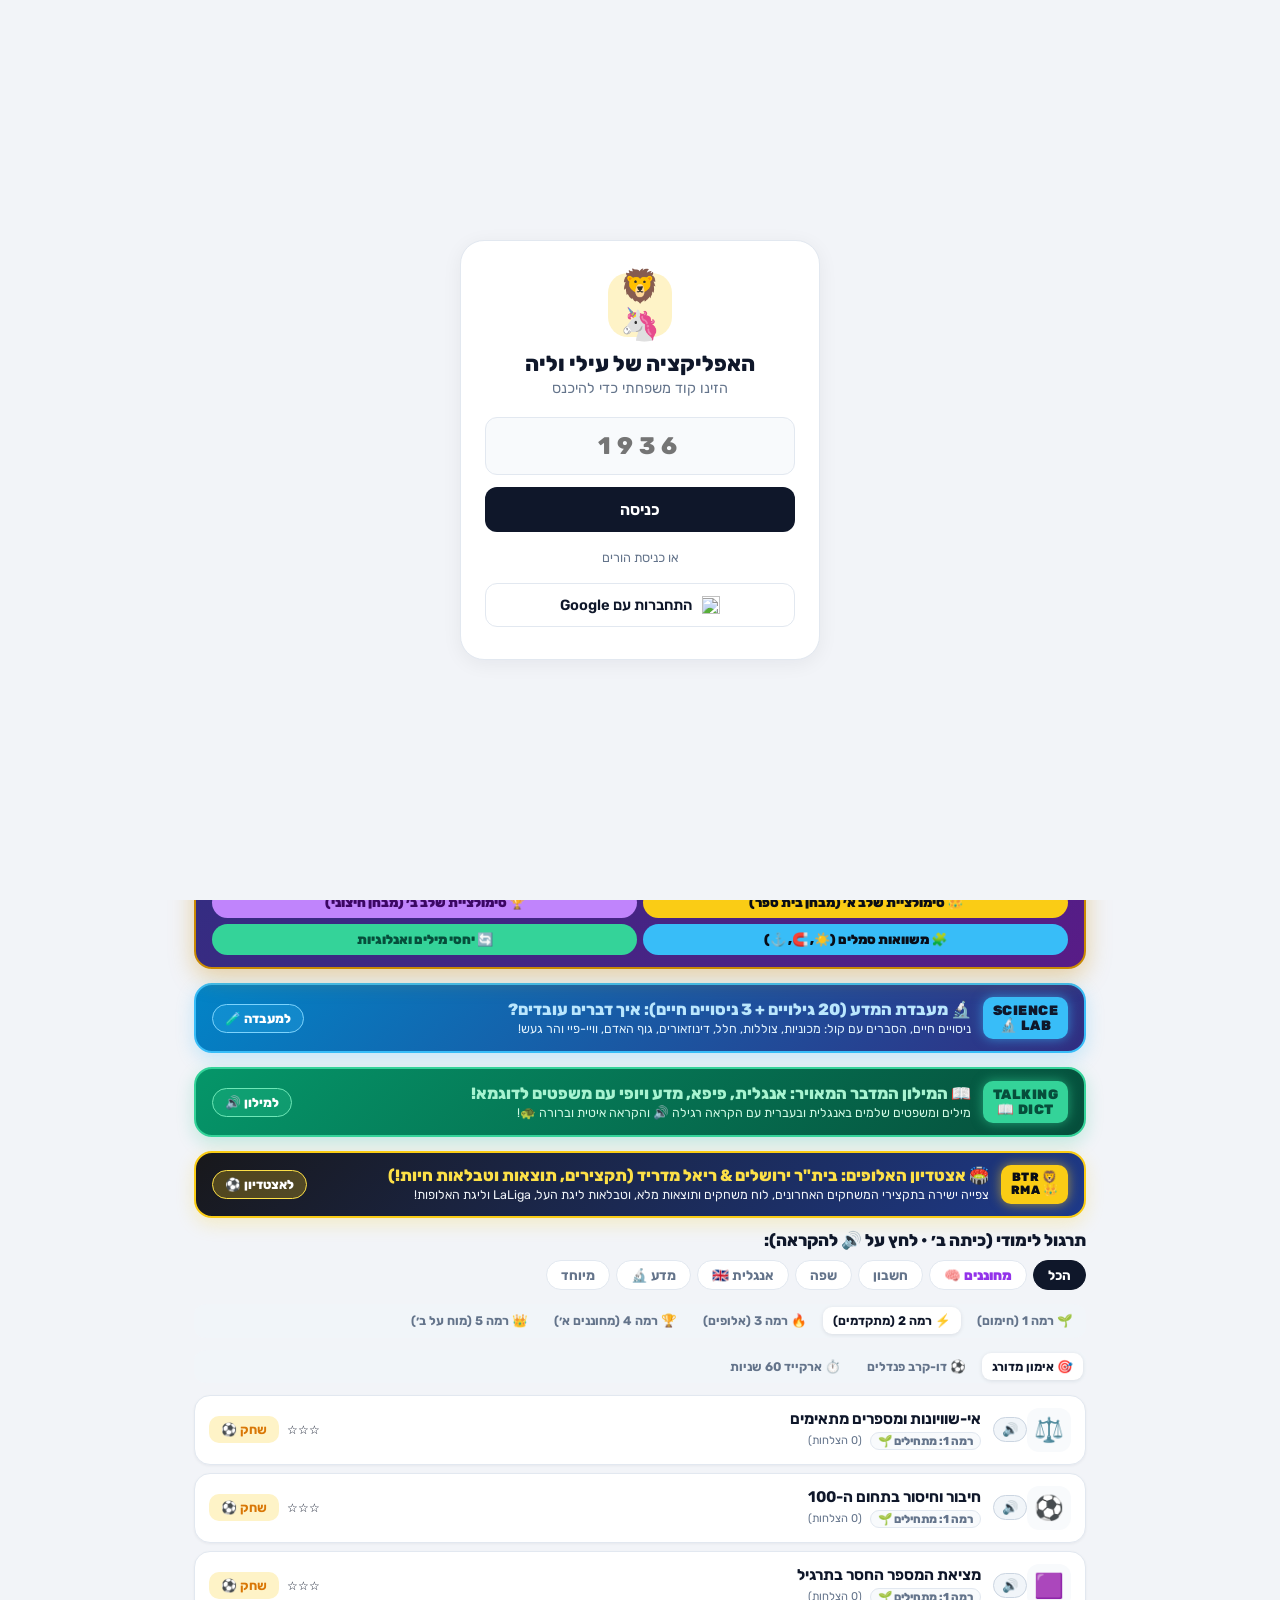
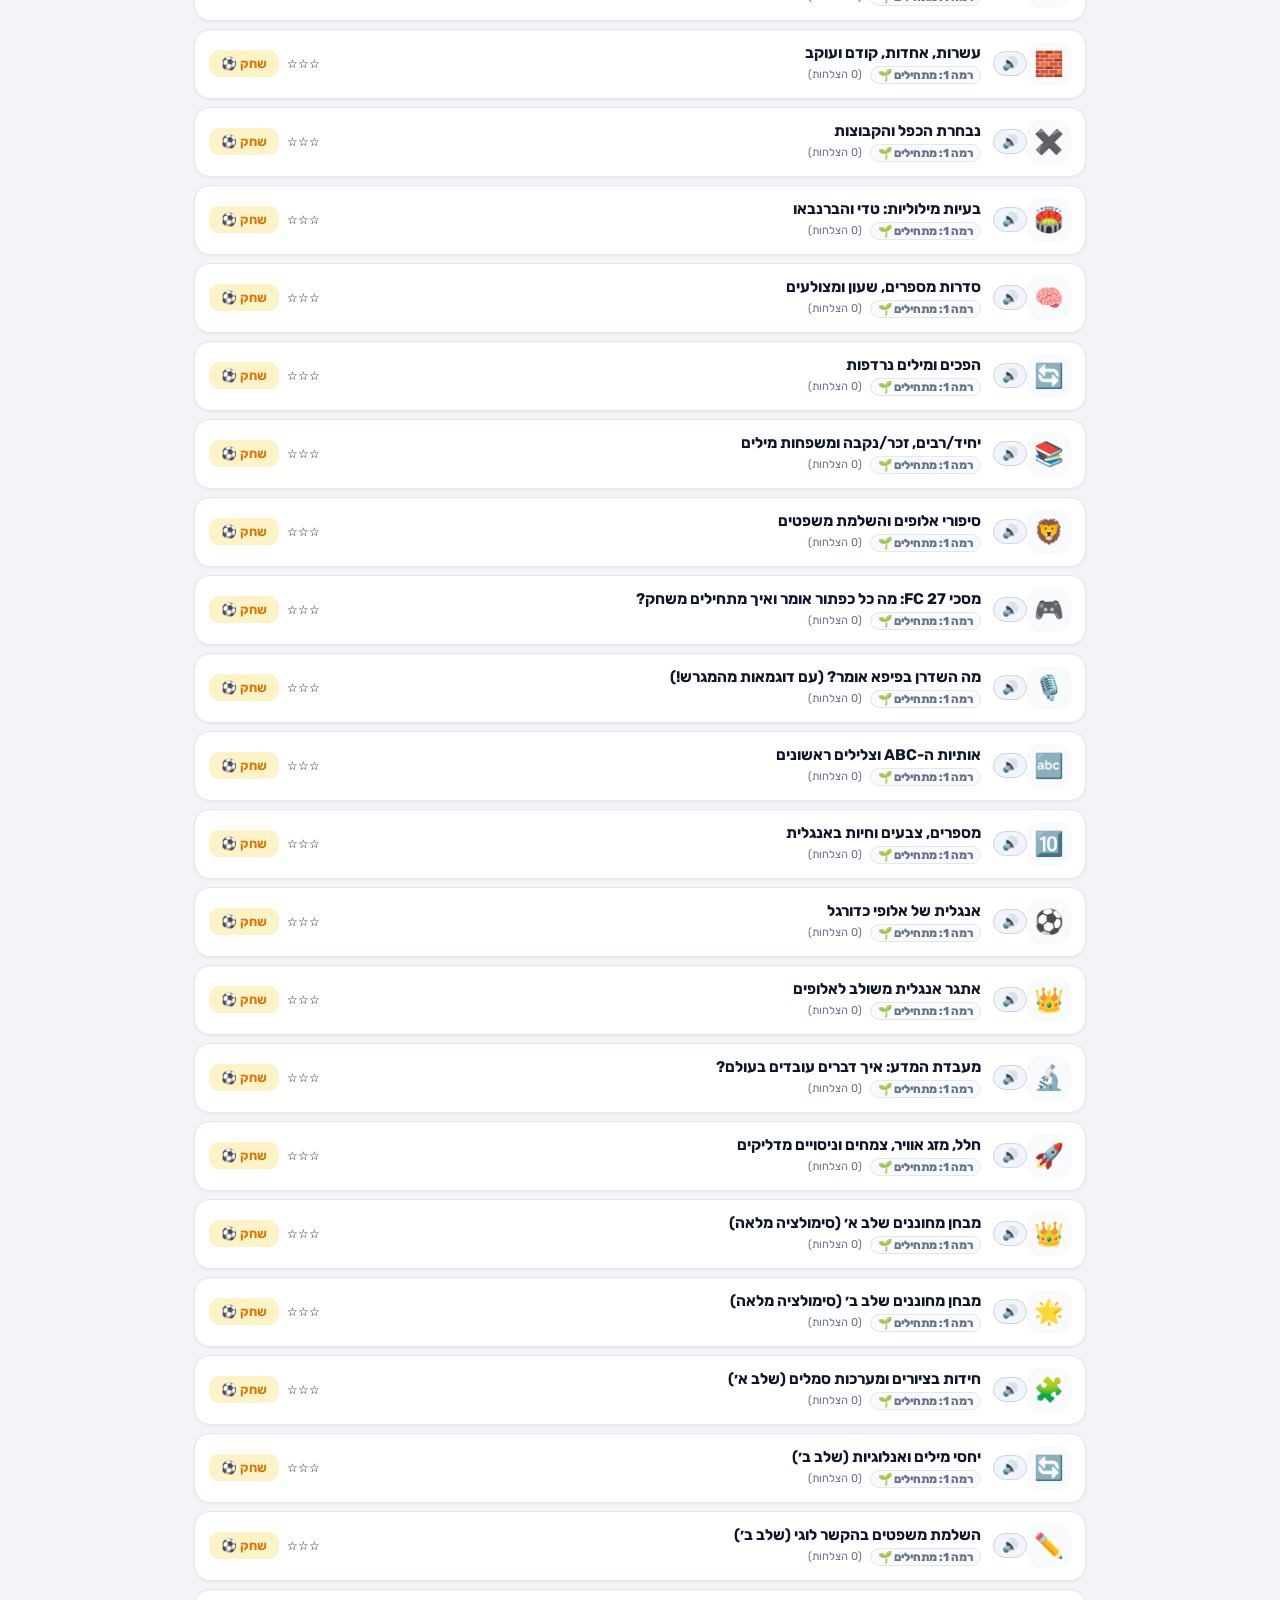
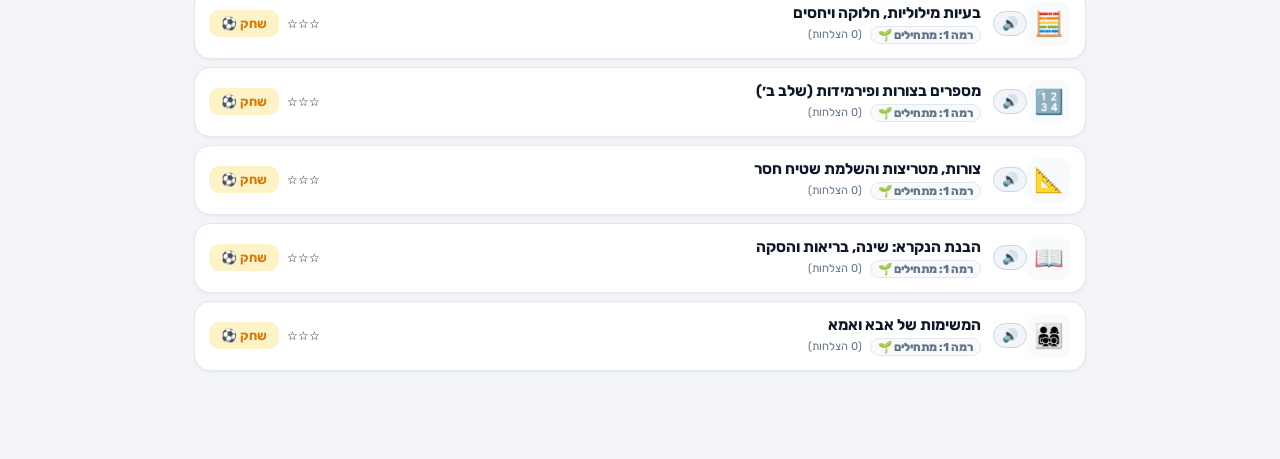
==== commit 08e3c392: "Supercharge Ilay Gifted Prep: Authentic Stage A & B questions, verbal analogies, reading passages, p" ====
--- a/index.html
+++ b/index.html
@@ -88,6 +88,10 @@
 
         <button type="button" class="icon-circle-btn" id="btn-sound-toggle" aria-label="צליל">🔊</button>
         <button type="button" class="icon-circle-btn nav-btn" data-view="parents" id="nav-parents" aria-label="הגדרות הורים">⚙️</button>
+        <button type="button" class="cloud-sync-chip" id="cloud-sync-btn" title="סנכרון ענן משפחתי בזמן אמת (לחץ לסנכרון מיידי)">
+          <span class="cloud-icon" id="cloud-sync-icon">☁️</span>
+          <span class="cloud-text" id="cloud-sync-text">ענן מעודכן</span>
+        </button>
       </div>
     </header>
 
@@ -216,6 +220,26 @@
           </button>
         </div>
 
+        <!-- GIFTED ACADEMY 2025 BANNER (PRIORITY #1: NOAM & KARNI SCAFFOLDED PREPARATION) -->
+        <div class="fc27-home-banner" id="gifted-home-banner" style="background:linear-gradient(135deg,#312e81 0%,#581c87 100%);border:2px solid #ca8a04;box-shadow:0 8px 24px rgba(202,138,4,0.35);flex-direction:column;align-items:stretch;gap:10px;margin-bottom:14px;position:relative;">
+          <div style="display:flex;align-items:center;justify-content:space-between;gap:10px;">
+            <div class="fc27-banner-left">
+              <div class="fc27-logo-pill" style="background:#ca8a04;color:#fff;box-shadow:0 0 14px rgba(250,204,21,0.8);font-size:0.75rem;font-weight:900;">👑 שלב א׳<br>עכשיו!</div>
+              <div class="fc27-banner-text">
+                <h4 style="color:#fde047;font-size:1.15rem;font-weight:900;">🧠 אקדמיית המחוננים של עילי: הכנה מצוינת לשלב א׳ ולשלב ב׳!</h4>
+                <p style="color:#fef08a;font-size:0.86rem;line-height:1.4;">סימולציות מלאות, חידות בציורים, יחסי מילים, חשיבה צורנית, בעיות מילוליות והבנת הנקרא עם הסברים קוליים 🔊 וטריקים של אלופים!</p>
+              </div>
+            </div>
+            <span class="fc27-banner-play" style="background:#ca8a04;border-color:#fef08a;color:#fff;font-weight:900;padding:8px 14px;font-size:0.95rem;box-shadow:0 4px 12px rgba(0,0,0,0.3);">התחל מבחן 🏆</span>
+          </div>
+          <div style="display:grid;grid-template-columns:repeat(2,1fr);gap:6px;" id="gifted-quick-launch-grid">
+            <button type="button" class="btn-chip" data-giftedjump="gifted_stage_a" style="background:#facc15;color:#090d16;font-weight:900;border:none;padding:8px 6px;font-size:0.82rem;">👑 סימולציית שלב א׳ (מבחן בית ספר)</button>
+            <button type="button" class="btn-chip" data-giftedjump="gifted_stage_b" style="background:#c084fc;color:#3b0764;font-weight:900;border:none;padding:8px 6px;font-size:0.82rem;">🏆 סימולציית שלב ב׳ (מבחן חיצוני)</button>
+            <button type="button" class="btn-chip" data-giftedjump="gifted_picture_riddles" style="background:#38bdf8;color:#090d16;font-weight:900;border:none;padding:8px 6px;font-size:0.82rem;">🧩 משוואות סמלים (☀️, 🧲, ⚓)</button>
+            <button type="button" class="btn-chip" data-giftedjump="gifted_verbal_analogies" style="background:#34d399;color:#064e3b;font-weight:900;border:none;padding:8px 6px;font-size:0.82rem;">🔄 יחסי מילים ואנלוגיות</button>
+          </div>
+        </div>
+
         <!-- SCIENCE & HOW THINGS WORK DISCOVERY BANNER (For both Ilay & Lia!) -->
         <div class="fc27-home-banner" id="science-home-banner" style="background:linear-gradient(135deg,#0284c7 0%,#312e81 100%);border-color:#38bdf8;box-shadow:0 6px 18px rgba(56,189,248,0.25);">
           <div class="fc27-banner-left">
@@ -250,26 +274,6 @@
             </div>
           </div>
           <span class="fc27-banner-play" style="background:rgba(250,204,21,0.25);border-color:#fde047;color:#fff;">לאצטדיון ⚽</span>
-        </div>
-
-        <!-- GIFTED ACADEMY 2025 BANNER (NOAM & KARNI SCAFFOLDED PREPARATION) -->
-        <div class="fc27-home-banner" id="gifted-home-banner" style="background:linear-gradient(135deg,#4338ca 0%,#581c87 100%);border-color:#c084fc;box-shadow:0 6px 18px rgba(168,85,247,0.3);flex-direction:column;align-items:stretch;gap:10px;margin-bottom:14px;">
-          <div style="display:flex;align-items:center;justify-content:space-between;gap:10px;">
-            <div class="fc27-banner-left">
-              <div class="fc27-logo-pill" style="background:#c084fc;color:#3b0764;box-shadow:0 0 12px rgba(192,132,252,0.6);font-size:0.75rem;">GIFTED<br>2025 🧠</div>
-              <div class="fc27-banner-text">
-                <h4 style="color:#e9d5ff;">🧠 אקדמיית המחוננים של עילי: הכנה מדורגת לשלב א׳ ולשלב ב׳ (מכון נועם וסאלד)!</h4>
-                <p style="color:#f3e8ff;">סימולציות אמיתיות, חידות בציורים, אנלוגיות מילים, סדרות, חשיבה צורנית והבנת הנקרא עם טיפים פדגוגיים מפתחי מחשבה!</p>
-              </div>
-            </div>
-            <span class="fc27-banner-play" style="background:rgba(192,132,252,0.22);border-color:#d8b4fe;color:#fff;">למבחן 🏆</span>
-          </div>
-          <div style="display:grid;grid-template-columns:repeat(2,1fr);gap:6px;" id="gifted-quick-launch-grid">
-            <button type="button" class="btn-chip" data-giftedjump="gifted_stage_a" style="background:#facc15;color:#090d16;font-weight:900;border:none;padding:7px 5px;font-size:0.78rem;">👑 סימולציית שלב א׳ (מבחן בית ספר)</button>
-            <button type="button" class="btn-chip" data-giftedjump="gifted_stage_b" style="background:#a855f7;color:#ffffff;font-weight:900;border:none;padding:7px 5px;font-size:0.78rem;">🏆 סימולציית שלב ב׳ (מבחן חיצוני)</button>
-            <button type="button" class="btn-chip" data-giftedjump="gifted_picture_riddles" style="background:#38bdf8;color:#090d16;font-weight:900;border:none;padding:7px 5px;font-size:0.78rem;">🧩 חידות בציורים וסמלים (☀️, 🧲, ⚓)</button>
-            <button type="button" class="btn-chip" data-giftedjump="gifted_verbal_analogies" style="background:#34d399;color:#064e3b;font-weight:900;border:none;padding:7px 5px;font-size:0.78rem;">🔄 יחסי מילים (לעוף:נחליאלי, אפודה:בגד)</button>
-          </div>
         </div>
 
         <!-- Practice Games Section -->
@@ -286,17 +290,21 @@
           </div>
         </div>
 
-        <!-- Difficulty & Game Mode Controls -->
-        <div class="game-options-row">
-          <div class="pill-group" id="difficulty-selector">
-            <button type="button" class="pill-opt" data-diff="easy">🌟 קל</button>
-            <button type="button" class="pill-opt active" data-diff="medium">⚡ רגיל</button>
-            <button type="button" class="pill-opt" data-diff="hard">🔥 אלופים</button>
-          </div>
-          <div class="pill-group" id="gamemode-selector">
-            <button type="button" class="pill-opt active" data-mode="practice">🎯 אימון</button>
-            <button type="button" class="pill-opt" data-mode="penalty">⚽ פנדלים</button>
-            <button type="button" class="pill-opt" data-mode="arcade">⏱️ 60 שניות</button>
+        <!-- Champions 5-Level Selector & Game Mode Controls -->
+        <div class="champions-level-selector">
+          <div class="pill-group" id="difficulty-selector" style="overflow-x:auto;display:flex;width:100%;scrollbar-width:none;gap:6px;padding-bottom:4px;">
+            <button type="button" class="pill-opt" data-diff="easy"><span>🌱</span> רמה 1 (חימום)</button>
+            <button type="button" class="pill-opt active" data-diff="medium"><span>⚡</span> רמה 2 (מתקדמים)</button>
+            <button type="button" class="pill-opt" data-diff="hard"><span>🔥</span> רמה 3 (אלופים)</button>
+            <button type="button" class="pill-opt" data-diff="stage_a"><span>🏆</span> רמה 4 (מחוננים א׳)</button>
+            <button type="button" class="pill-opt" data-diff="stage_b"><span>👑</span> רמה 5 (מוח על ב׳)</button>
+          </div>
+        </div>
+        <div class="game-options-row" style="margin-bottom:12px;">
+          <div class="pill-group" id="gamemode-selector" style="width:100%;display:flex;gap:6px;">
+            <button type="button" class="pill-opt active" data-mode="practice">🎯 אימון מדורג</button>
+            <button type="button" class="pill-opt" data-mode="penalty">⚽ דו-קרב פנדלים</button>
+            <button type="button" class="pill-opt" data-mode="arcade">⏱️ ארקייד 60 שניות</button>
           </div>
         </div>
 
@@ -491,6 +499,28 @@
             <div class="arena-ball" id="soccer-ball-shot">⚽</div>
           </div>
           <div class="arena-commentary" id="commentator-text">מוכנים? בואו נתחיל!</div>
+        </div>
+
+        <!-- Live Adaptive Level & Streak Shield Bar -->
+        <div class="arena-level-live-bar" id="arena-level-live-bar">
+          <div class="level-indicator-shield" id="arena-level-shield">
+            <span class="level-shield-icon" id="arena-level-icon">⚡</span>
+            <span class="level-shield-text" id="arena-level-text">רמה 2 • מתקדמים</span>
+          </div>
+          <div class="level-streak-meter" id="arena-streak-meter">
+            <span class="streak-fire">🔥</span>
+            <span class="streak-count" id="arena-streak-count">רצף: 0</span>
+            <div class="streak-bar-bg"><div class="streak-bar-fill" id="arena-streak-fill" style="width: 0%;"></div></div>
+          </div>
+        </div>
+
+        <!-- Dynamic WOW Level Up Flash Overlay Banner -->
+        <div class="level-up-toast hidden" id="level-up-toast">
+          <div class="level-up-toast-content">
+            <div class="level-up-stars">⭐ 👑 ⭐</div>
+            <div class="level-up-title" id="level-up-title">הרמה עולה! אתגר אלופים!</div>
+            <div class="level-up-sub" id="level-up-sub">+15 מטבעות בונוס 🪙 • שאלות ברמת מחוננים מופעלות!</div>
+          </div>
         </div>
 
         <button type="button" id="btn-arena-open-fc27-guide" class="btn-primary-large hidden" style="margin-bottom:10px;background:linear-gradient(135deg,#00ff87,#10b981);color:#090d16;font-weight:900;border:none;">
--- a/css/styles.css
+++ b/css/styles.css
@@ -307,6 +307,37 @@
   cursor: pointer;
 }
 
+.cloud-sync-chip {
+  display: inline-flex;
+  align-items: center;
+  gap: 4px;
+  background: #f0fdf4;
+  border: 1px solid #bbf7d0;
+  color: #166534;
+  padding: 4px 8px;
+  border-radius: 10px;
+  font-size: 0.75rem;
+  font-weight: 700;
+  cursor: pointer;
+  transition: all 0.2s ease;
+  white-space: nowrap;
+}
+.cloud-sync-chip.syncing {
+  background: #eff6ff;
+  border-color: #bfdbfe;
+  color: #1d4ed8;
+  animation: pulseCloud 1.2s infinite ease-in-out;
+}
+.cloud-sync-chip.error {
+  background: #fef2f2;
+  border-color: #fecaca;
+  color: #b91c1c;
+}
+@keyframes pulseCloud {
+  0%, 100% { opacity: 1; transform: scale(1); }
+  50% { opacity: 0.7; transform: scale(0.96); }
+}
+
 /* ==================== MAIN CONTAINER ==================== */
 .main-container {
   flex: 1;
@@ -726,25 +757,47 @@
   padding: 13px 16px;
   border-radius: var(--radius-md);
   background: var(--surface-subtle);
-  border: 1.5px solid var(--border);
-  font-size: 1.1rem;
-  font-weight: 700;
-  cursor: pointer;
+  border: 2px solid var(--border);
+  box-shadow: 0 3px 0 rgba(0, 0, 0, 0.04);
+  font-size: 1.15rem;
+  font-weight: 700;
+  cursor: pointer;
+  transition: all 0.14s cubic-bezier(0.34, 1.56, 0.64, 1);
+  user-select: none;
+}
+.option-row:active {
+  transform: translateY(2px);
+  box-shadow: 0 1px 0 rgba(0, 0, 0, 0.04);
 }
 .option-row.selected {
   background: #eff6ff;
   border-color: #2563eb;
   color: #1d4ed8;
+  box-shadow: 0 3px 0 #1d4ed8;
+  transform: translateY(-1px);
 }
 .option-row.correct {
-  background: var(--success) !important;
-  border-color: var(--success) !important;
+  background: linear-gradient(135deg, #10b981 0%, #059669 100%) !important;
+  border-color: #047857 !important;
   color: #fff !important;
+  box-shadow: 0 0 20px rgba(16, 185, 129, 0.5), 0 3px 0 #065f46 !important;
+  animation: popCorrect 0.35s ease;
 }
 .option-row.wrong {
-  background: var(--danger-soft) !important;
-  border-color: var(--danger) !important;
-  color: var(--danger) !important;
+  background: #fef2f2 !important;
+  border-color: #ef4444 !important;
+  color: #b91c1c !important;
+  animation: shakeWrong 0.4s ease;
+}
+@keyframes popCorrect {
+  0% { transform: scale(0.96); }
+  50% { transform: scale(1.04); }
+  100% { transform: scale(1); }
+}
+@keyframes shakeWrong {
+  0%, 100% { transform: translateX(0); }
+  20%, 60% { transform: translateX(-6px); }
+  40%, 80% { transform: translateX(6px); }
 }
 
 .card-footer-bar {
@@ -1940,6 +1993,172 @@
   background: rgba(15, 23, 42, 0.14);
 }
 
+/* ==================== ARENA ADAPTIVE LEVEL LIVE BAR & STREAK METER ==================== */
+.arena-level-live-bar {
+  display: flex;
+  align-items: center;
+  justify-content: space-between;
+  gap: 10px;
+  background: #ffffff;
+  border: 1.5px solid var(--border);
+  border-radius: 14px;
+  padding: 8px 12px;
+  margin-bottom: 12px;
+  box-shadow: 0 2px 8px rgba(15, 23, 42, 0.04);
+}
+
+.level-indicator-shield {
+  display: flex;
+  align-items: center;
+  gap: 6px;
+  background: linear-gradient(135deg, #fef9c3, #fef08a);
+  border: 1.5px solid #eab308;
+  color: #854d0e;
+  padding: 4px 10px;
+  border-radius: 999px;
+  font-size: 0.85rem;
+  font-weight: 800;
+  letter-spacing: -0.2px;
+  transition: all 0.3s ease;
+}
+.level-indicator-shield.level-3 {
+  background: linear-gradient(135deg, #ffedd5, #fed7aa);
+  border-color: #f97316;
+  color: #9a3412;
+  box-shadow: 0 0 10px rgba(249, 115, 22, 0.3);
+}
+.level-indicator-shield.level-4 {
+  background: linear-gradient(135deg, #f3e8ff, #e9d5ff);
+  border-color: #a855f7;
+  color: #6b21a8;
+  box-shadow: 0 0 12px rgba(168, 85, 247, 0.35);
+}
+.level-indicator-shield.level-5 {
+  background: linear-gradient(135deg, #fef08a, #facc15, #f59e0b);
+  border-color: #b45309;
+  color: #451a03;
+  box-shadow: 0 0 16px rgba(234, 179, 8, 0.6);
+  animation: pulseGold 1.5s infinite ease-in-out;
+}
+
+@keyframes pulseGold {
+  0%, 100% { transform: scale(1); box-shadow: 0 0 12px rgba(234, 179, 8, 0.5); }
+  50% { transform: scale(1.04); box-shadow: 0 0 22px rgba(234, 179, 8, 0.85); }
+}
+
+.level-streak-meter {
+  display: flex;
+  align-items: center;
+  gap: 6px;
+  flex: 1;
+  max-width: 170px;
+  justify-content: flex-end;
+}
+.streak-count {
+  font-size: 0.82rem;
+  font-weight: 800;
+  color: #dc2626;
+  white-space: nowrap;
+}
+.streak-bar-bg {
+  flex: 1;
+  height: 8px;
+  background: #f1f5f9;
+  border-radius: 999px;
+  overflow: hidden;
+  border: 1px solid #e2e8f0;
+}
+.streak-bar-fill {
+  height: 100%;
+  background: linear-gradient(90deg, #f59e0b, #ef4444);
+  border-radius: 999px;
+  transition: width 0.3s cubic-bezier(0.34, 1.56, 0.64, 1);
+}
+
+/* ==================== DYNAMIC LEVEL-UP TOAST BANNER ==================== */
+.level-up-toast {
+  position: fixed;
+  top: 18%;
+  left: 50%;
+  transform: translateX(-50%) scale(1);
+  z-index: 9999;
+  width: 90%;
+  max-width: 380px;
+  background: linear-gradient(135deg, #1e1b4b 0%, #312e81 60%, #1e1b4b 100%);
+  border: 3px solid #facc15;
+  border-radius: 22px;
+  padding: 18px 20px;
+  text-align: center;
+  color: #ffffff;
+  box-shadow: 0 10px 40px rgba(0, 0, 0, 0.5), 0 0 30px rgba(250, 204, 21, 0.6);
+  animation: toastPop 0.5s cubic-bezier(0.34, 1.56, 0.64, 1);
+  pointer-events: none;
+}
+.level-up-stars {
+  font-size: 1.5rem;
+  margin-bottom: 4px;
+}
+.level-up-title {
+  font-size: 1.35rem;
+  font-weight: 900;
+  color: #facc15;
+  text-shadow: 0 2px 10px rgba(0, 0, 0, 0.4);
+  margin-bottom: 4px;
+}
+.level-up-sub {
+  font-size: 0.92rem;
+  font-weight: 600;
+  color: #e0e7ff;
+}
+@keyframes toastPop {
+  0% { opacity: 0; transform: translate(-50%, -20px) scale(0.85); }
+  100% { opacity: 1; transform: translate(-50%, 0) scale(1); }
+}
+
+/* ==================== 5-LEVEL CHAMPIONS DIFFICULTY SELECTOR ==================== */
+.champions-level-selector {
+  margin-bottom: 12px;
+}
+.level-selector-title {
+  font-size: 0.82rem;
+  font-weight: 800;
+  color: var(--text-secondary);
+  display: block;
+  margin-bottom: 6px;
+}
+.champions-level-pills {
+  display: flex;
+  gap: 6px;
+  overflow-x: auto;
+  padding-bottom: 4px;
+  scrollbar-width: none;
+}
+.champions-level-pills::-webkit-scrollbar {
+  display: none;
+}
+.champions-level-pills .pill-opt {
+  flex-shrink: 0;
+  display: inline-flex;
+  align-items: center;
+  gap: 5px;
+  padding: 8px 12px;
+  border-radius: 12px;
+  border: 1.5px solid var(--border);
+  background: var(--surface);
+  color: var(--text-primary);
+  font-family: inherit;
+  font-size: 0.82rem;
+  font-weight: 700;
+  cursor: pointer;
+  transition: all 0.2s ease;
+}
+.champions-level-pills .pill-opt.active {
+  background: #090d16;
+  border-color: #facc15;
+  color: #facc15;
+  box-shadow: 0 2px 8px rgba(0, 0, 0, 0.15);
+}
+
 /* ==================== VIEW 10: LIA'S GLAM & MAKEUP STUDIO ==================== */
 .glam-mission-card {
   background: linear-gradient(135deg, #fdf2f8 0%, #f5f3ff 100%);
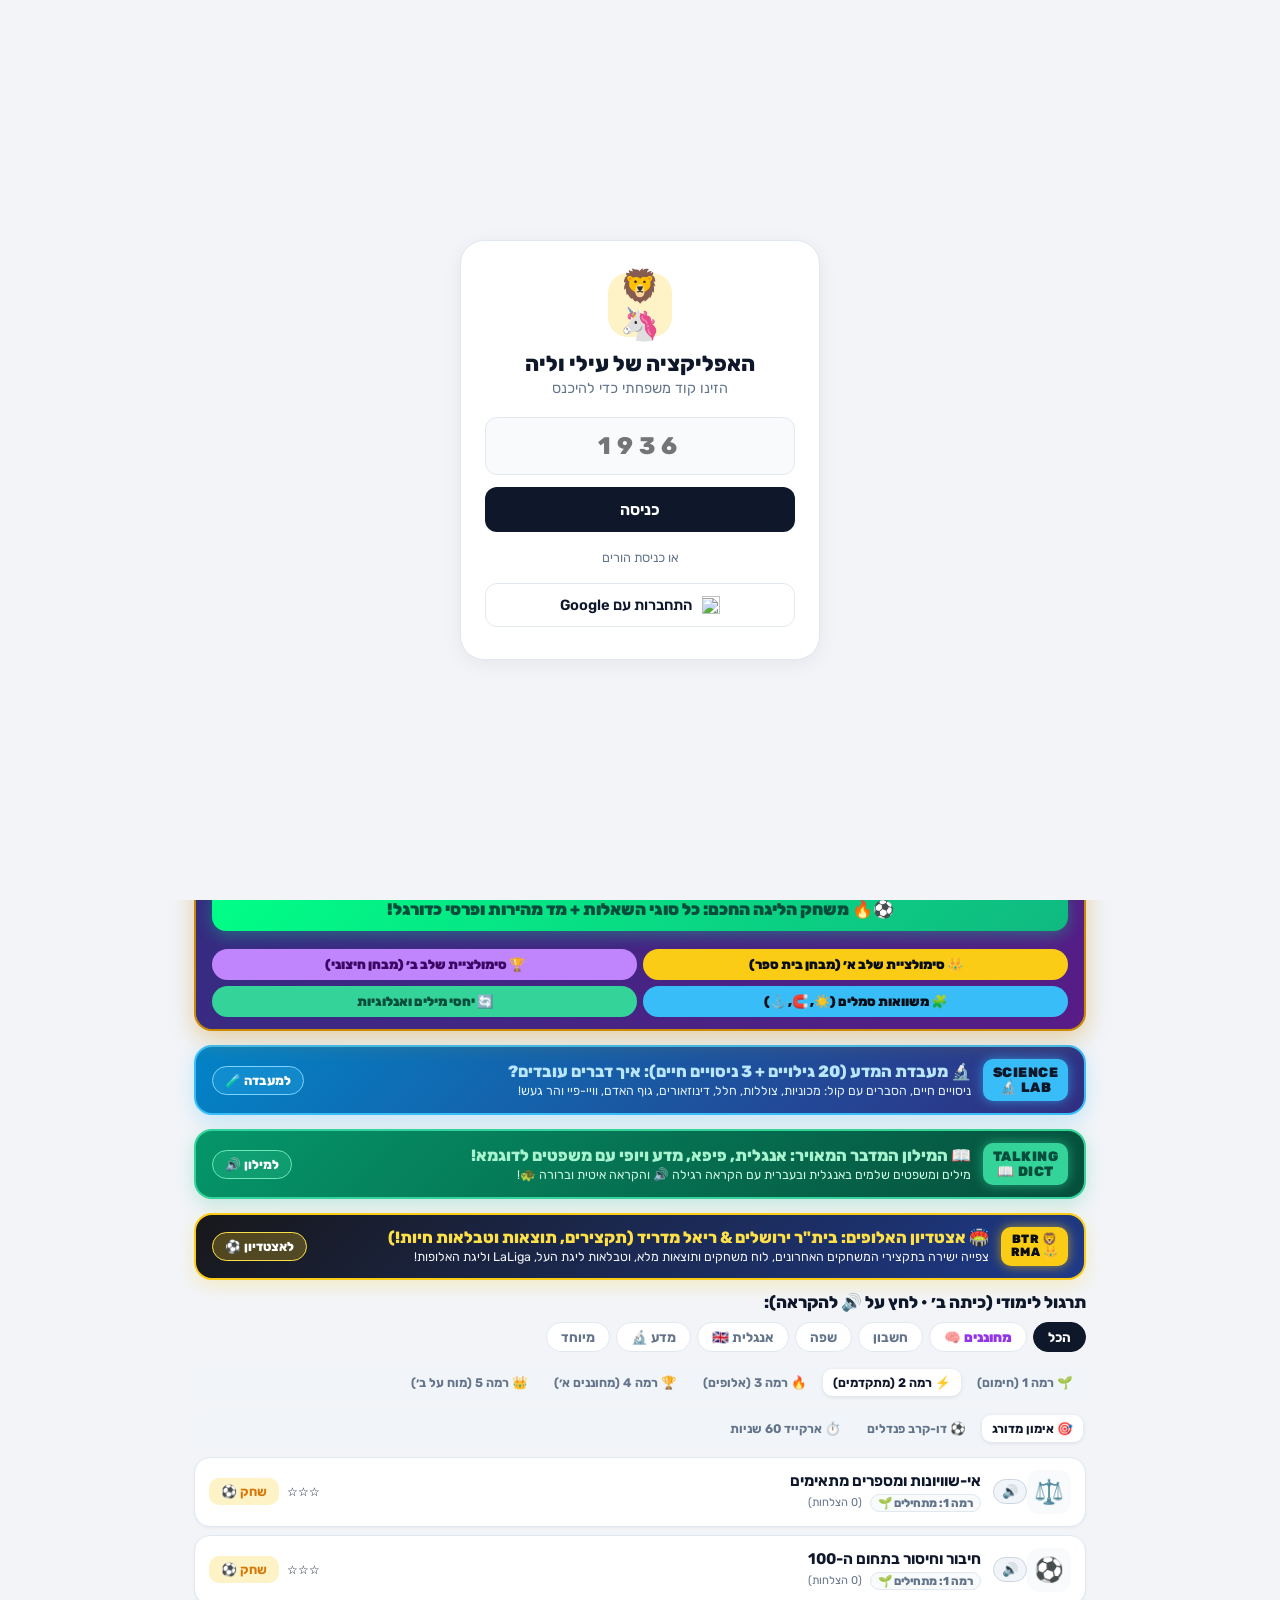
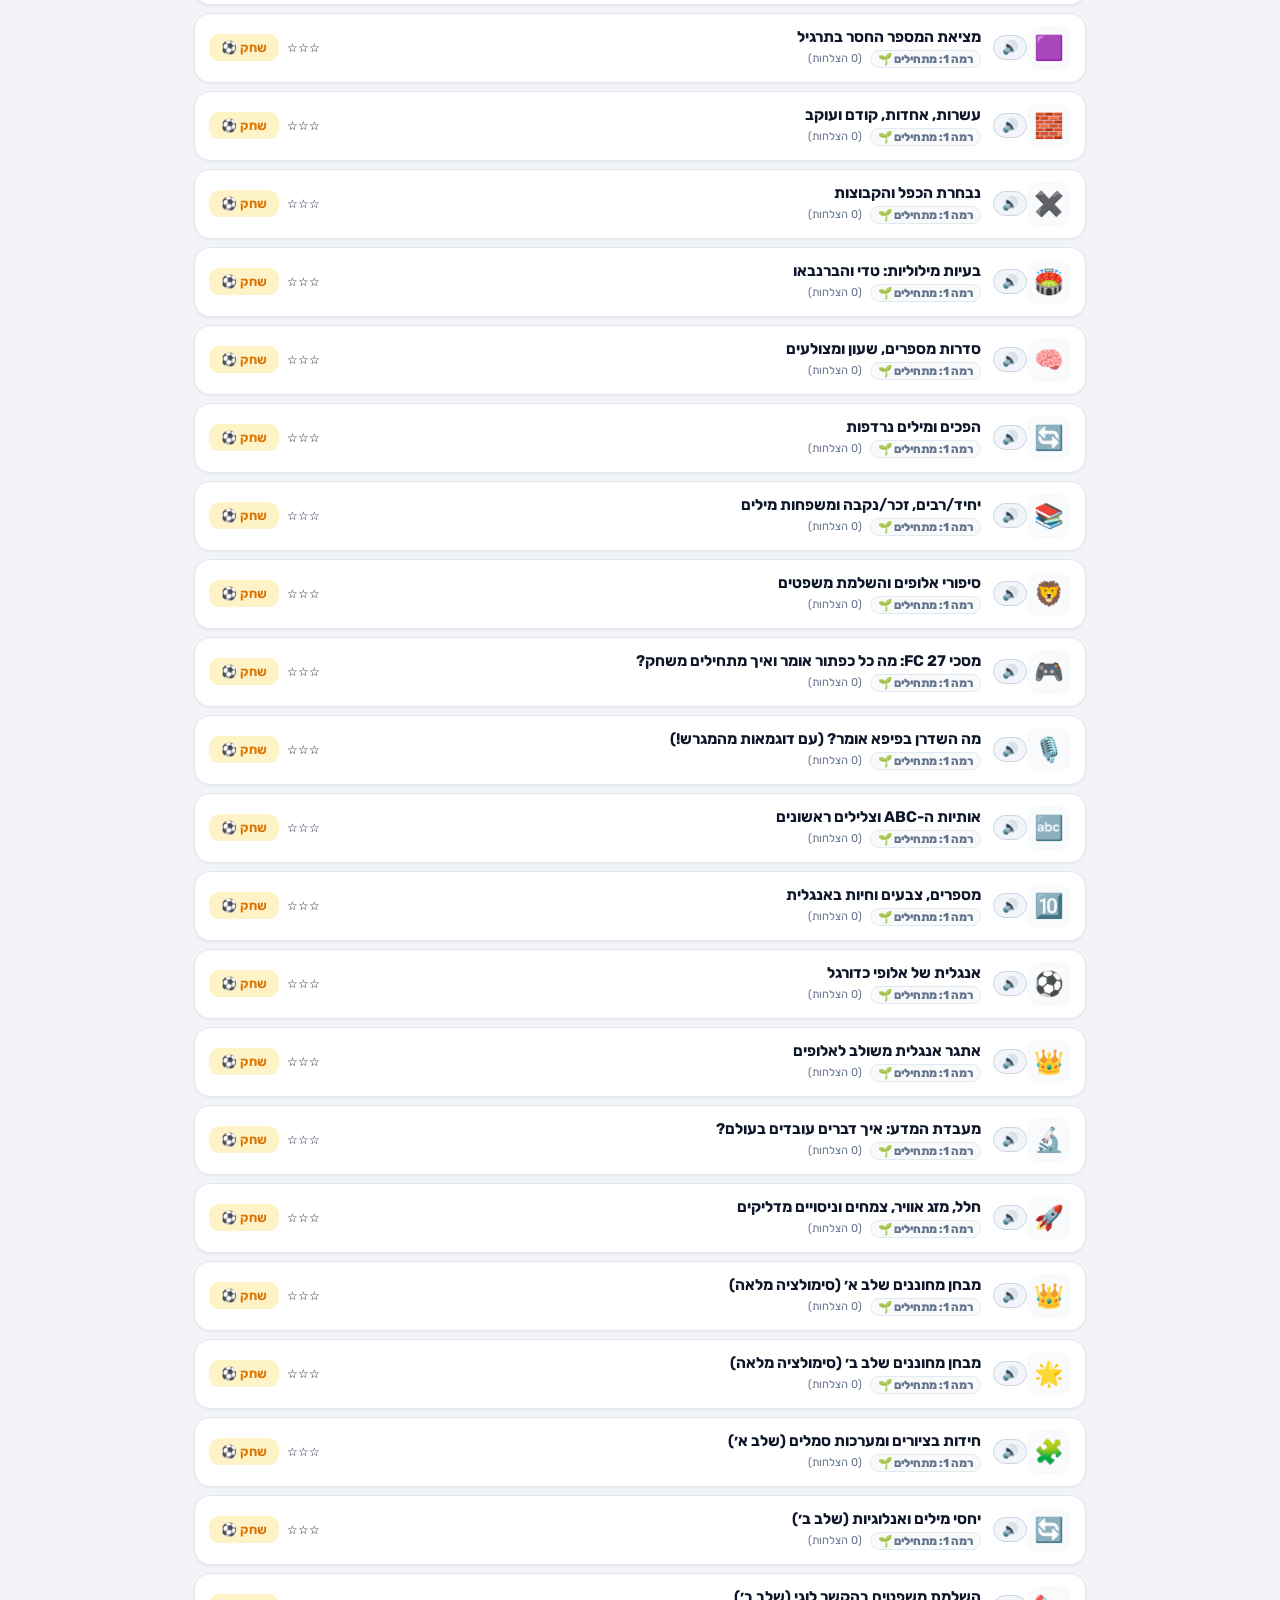
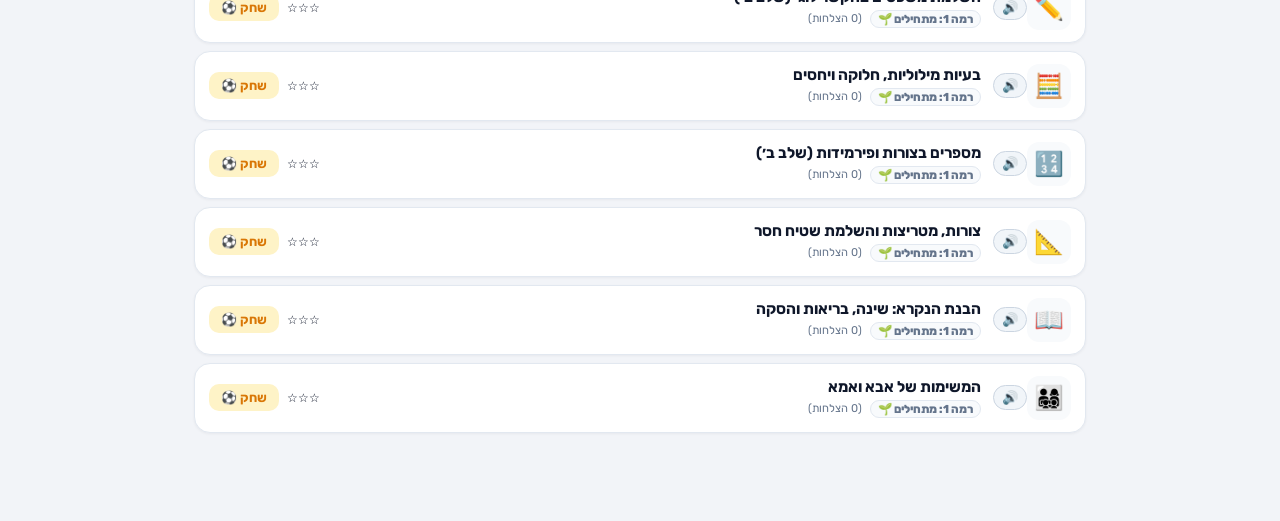
==== commit 03575dda: "v8.0: Smart Adaptive Mixed Training Engine, Live Pace Timer, Fast Goal Bonus, Soccer Locker Rewards " ====
--- a/index.html
+++ b/index.html
@@ -232,6 +232,11 @@
             </div>
             <span class="fc27-banner-play" style="background:#ca8a04;border-color:#fef08a;color:#fff;font-weight:900;padding:8px 14px;font-size:0.95rem;box-shadow:0 4px 12px rgba(0,0,0,0.3);">התחל מבחן 🏆</span>
           </div>
+          <div style="margin-bottom:8px;">
+            <button type="button" class="btn-primary-large" data-giftedjump="smart_adaptive_mix" style="width:100%;background:linear-gradient(135deg,#00ff87 0%,#10b981 100%);color:#064e3b;font-weight:900;font-size:1.05rem;padding:12px 14px;border:none;border-radius:14px;box-shadow:0 4px 16px rgba(16,185,129,0.45);display:flex;align-items:center;justify-content:center;gap:8px;cursor:pointer;">
+              <span>⚽🔥 משחק הליגה החכם: כל סוגי השאלות + מד מהירות ופרסי כדורגל!</span>
+            </button>
+          </div>
           <div style="display:grid;grid-template-columns:repeat(2,1fr);gap:6px;" id="gifted-quick-launch-grid">
             <button type="button" class="btn-chip" data-giftedjump="gifted_stage_a" style="background:#facc15;color:#090d16;font-weight:900;border:none;padding:8px 6px;font-size:0.82rem;">👑 סימולציית שלב א׳ (מבחן בית ספר)</button>
             <button type="button" class="btn-chip" data-giftedjump="gifted_stage_b" style="background:#c084fc;color:#3b0764;font-weight:900;border:none;padding:8px 6px;font-size:0.82rem;">🏆 סימולציית שלב ב׳ (מבחן חיצוני)</button>
@@ -501,12 +506,13 @@
           <div class="arena-commentary" id="commentator-text">מוכנים? בואו נתחיל!</div>
         </div>
 
-        <!-- Live Adaptive Level & Streak Shield Bar -->
+        <!-- Live Adaptive Level, Pace & Streak Shield Bar -->
         <div class="arena-level-live-bar" id="arena-level-live-bar">
           <div class="level-indicator-shield" id="arena-level-shield">
             <span class="level-shield-icon" id="arena-level-icon">⚡</span>
             <span class="level-shield-text" id="arena-level-text">רמה 2 • מתקדמים</span>
           </div>
+          <div class="pace-badge" id="arena-pace-badge" style="background:rgba(16,185,129,0.16);color:#047857;border:1.5px solid #34d399;padding:3px 9px;border-radius:99px;font-weight:900;font-size:0.78rem;white-space:nowrap;">⏱️ 0 שנ׳</div>
           <div class="level-streak-meter" id="arena-streak-meter">
             <span class="streak-fire">🔥</span>
             <span class="streak-count" id="arena-streak-count">רצף: 0</span>
@@ -570,6 +576,9 @@
               <span class="metric-lbl">רצף</span>
             </div>
           </div>
+
+          <!-- Soccer Locker Room Rewards & Speed Feedback -->
+          <div id="summary-soccer-locker" style="margin:12px 0;padding:12px;border-radius:16px;background:linear-gradient(135deg,#0f172a 0%,#1e293b 100%);border:2px solid #38bdf8;color:#fff;text-align:right;"></div>
 
           <!-- Mystery Reward Chest -->
           <div class="mystery-chest-box" id="summary-chest-box" style="margin: 12px 0; padding: 12px; border-radius: 16px; background: linear-gradient(135deg, #fef9c3, #fde047); border: 2px solid #eab308;">
@@ -1466,6 +1475,23 @@
             <span id="gifted-mastered-topics-count">🌱 תורגלו 0 מתוך 9 נושאים</span>
             <span id="gifted-stars-badge">⭐ 0 כוכבי הצטיינות</span>
           </div>
+        </div>
+
+        <!-- SMART ADAPTIVE MIX & COACH ANALYTICS -->
+        <div class="surface-card" style="background:linear-gradient(135deg,#064e3b 0%,#065f46 100%);border:2px solid #34d399;color:#fff;margin-bottom:12px;">
+          <div style="display:flex;align-items:center;justify-content:space-between;gap:10px;">
+            <div>
+              <span style="background:#00ff87;color:#064e3b;font-weight:900;padding:2px 8px;border-radius:99px;font-size:0.72rem;">מומלץ ביותר 🧠⚽</span>
+              <div style="font-size:1.12rem;font-weight:900;color:#fff;margin-top:4px;">⚽ משחק הליגה החכם (מגוון + לומד)</div>
+              <div style="font-size:0.8rem;color:#d1fae5;margin-top:2px;">10 שאלות מגוונות מכל הסוגים, מזהה אוטומטית מה כדאי לשפר ומודד זמן!</div>
+            </div>
+            <button type="button" class="btn-primary-action" id="btn-launch-smart-mix-hub" style="background:#facc15;color:#090d16;font-weight:900;white-space:nowrap;padding:10px 14px;border:none;">שחק עכשיו ⚡</button>
+          </div>
+        </div>
+
+        <div class="surface-card" id="gifted-coach-analytics" style="background:#f8fafc;border:2px solid #cbd5e1;margin-bottom:12px;">
+          <div style="font-size:0.95rem;font-weight:900;color:#0f172a;margin-bottom:6px;">📊 דוח המאמן החכם: חוזקות, מהירות ושיפור</div>
+          <div id="gifted-coach-analytics-body" style="font-size:0.84rem;color:#334155;line-height:1.5;">טוען נתוני ביצועים...</div>
         </div>
 
         <!-- 3 Main Dedicated Tabs: Stage A, Stage B, Thinking Toolbox -->
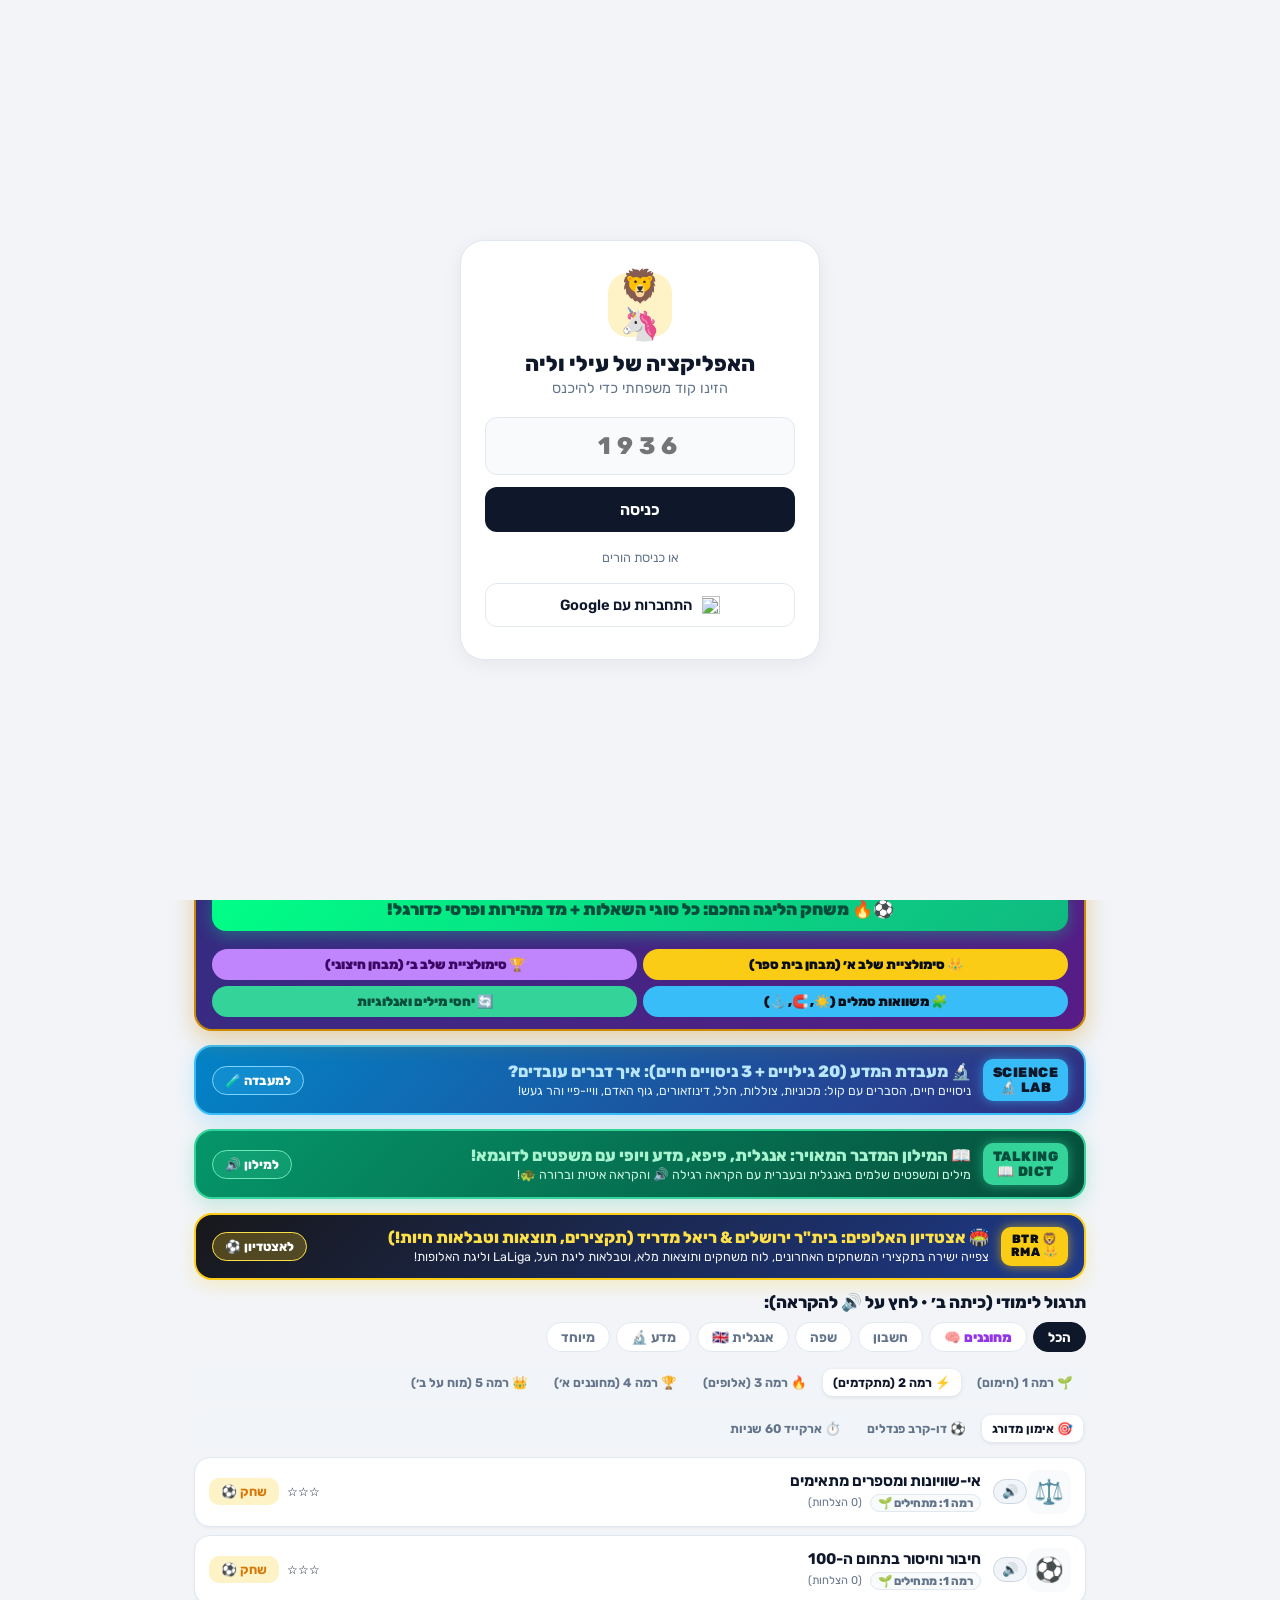
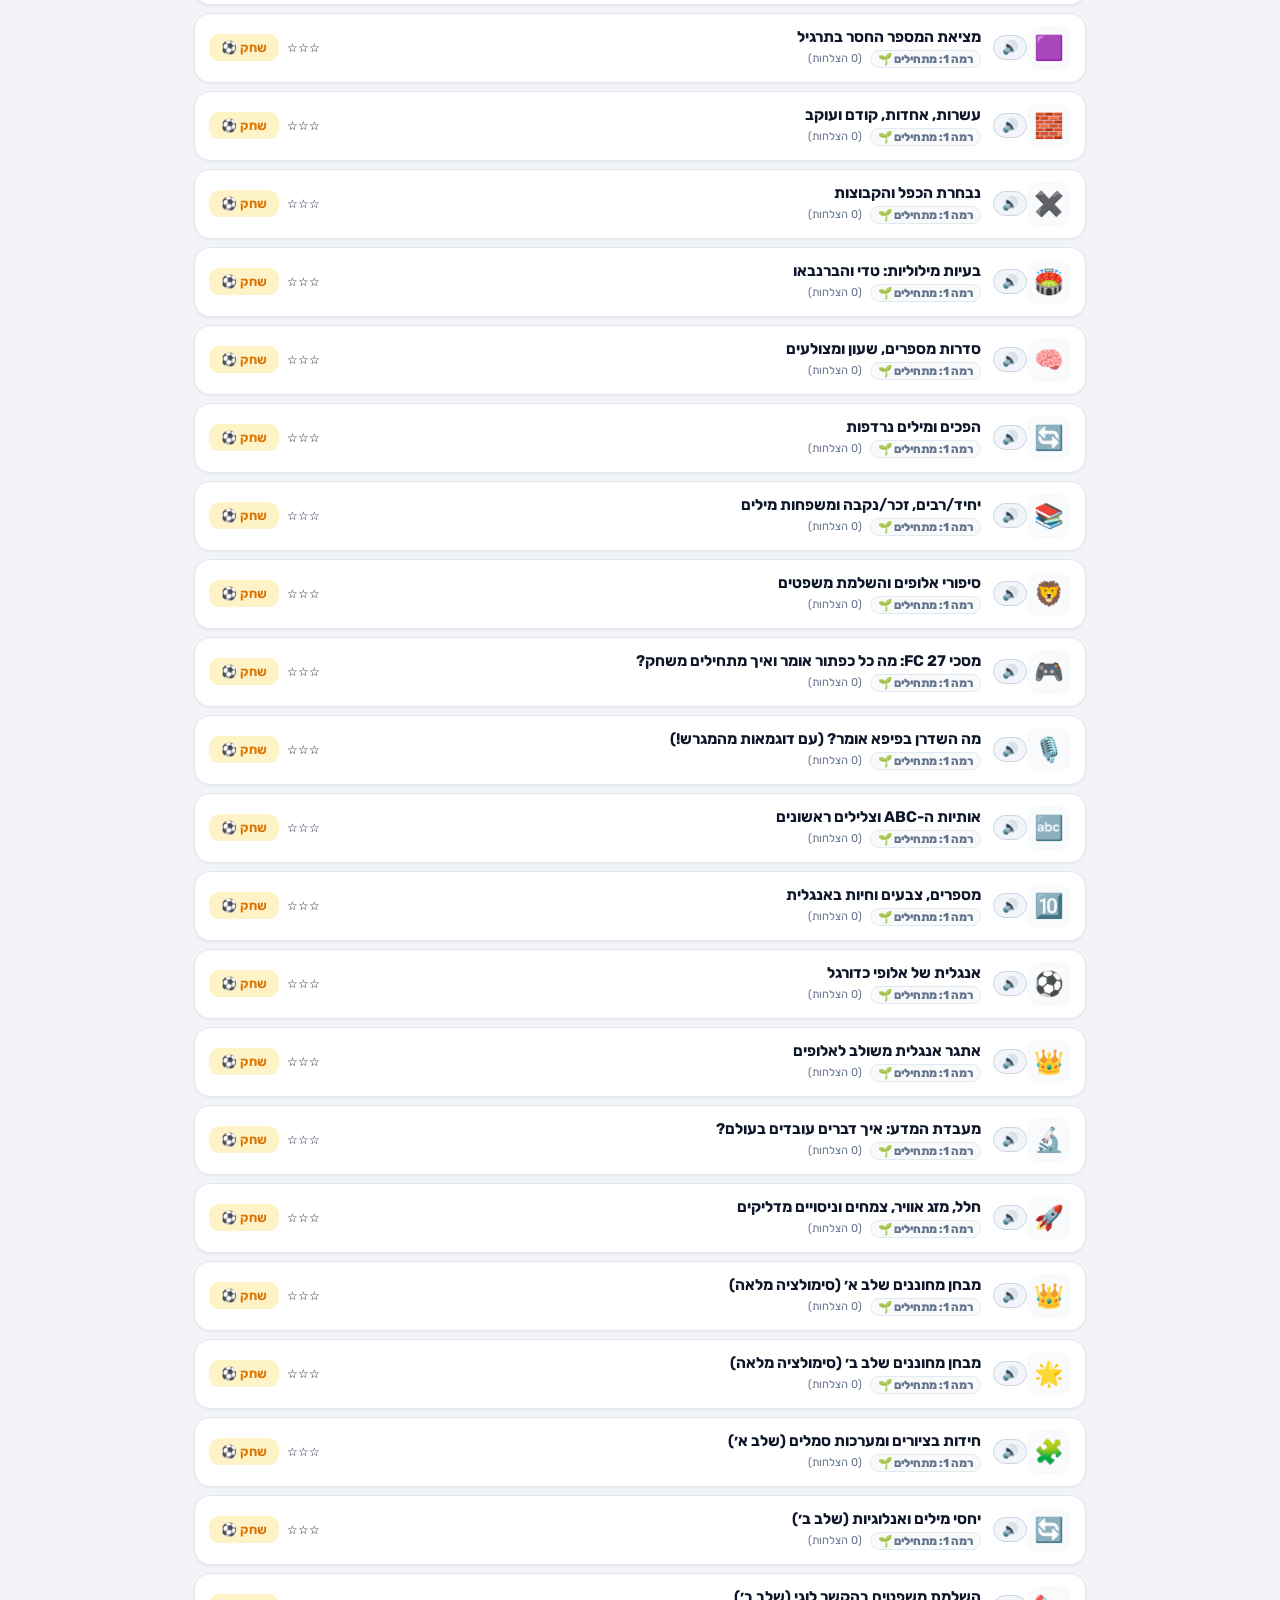
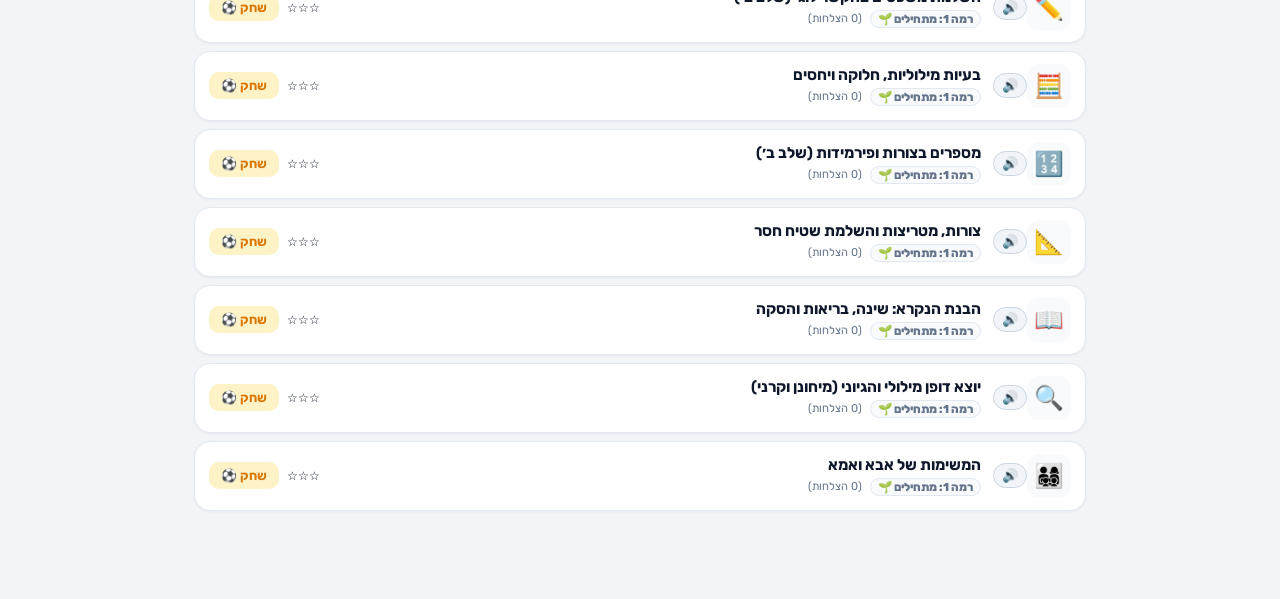
==== commit 0f9c01b6: "v8.1: Add Michonen/Karni Odd-One-Out chapter (20 questions), expand Verbal Analogies, Word Problems " ====
--- a/index.html
+++ b/index.html
@@ -1570,6 +1570,17 @@
                 </div>
               </div>
               <span class="btn-chip" style="background:#06b6d4;color:#fff;font-weight:900;">תרגל ⬅️</span>
+            </button>
+
+            <button type="button" class="surface-card gifted-station-btn" data-giftedtop="gifted_odd_one_out" style="margin:0;cursor:pointer;text-align:right;border:2px solid #f43f5e;display:flex;align-items:center;justify-content:space-between;">
+              <div style="display:flex;align-items:center;gap:10px;">
+                <span style="font-size:1.6rem;">🔍</span>
+                <div>
+                  <div style="font-size:1rem;font-weight:900;color:#881337;">יוצא דופן מילולי והגיוני (מיחונן וקרני)</div>
+                  <div style="font-size:0.78rem;color:#475569;">איתור הפריט שלא שייך לקבוצה והכלל המשותף</div>
+                </div>
+              </div>
+              <span class="btn-chip" style="background:#f43f5e;color:#fff;font-weight:900;">תרגל ⬅️</span>
             </button>
           </div>
         </div>
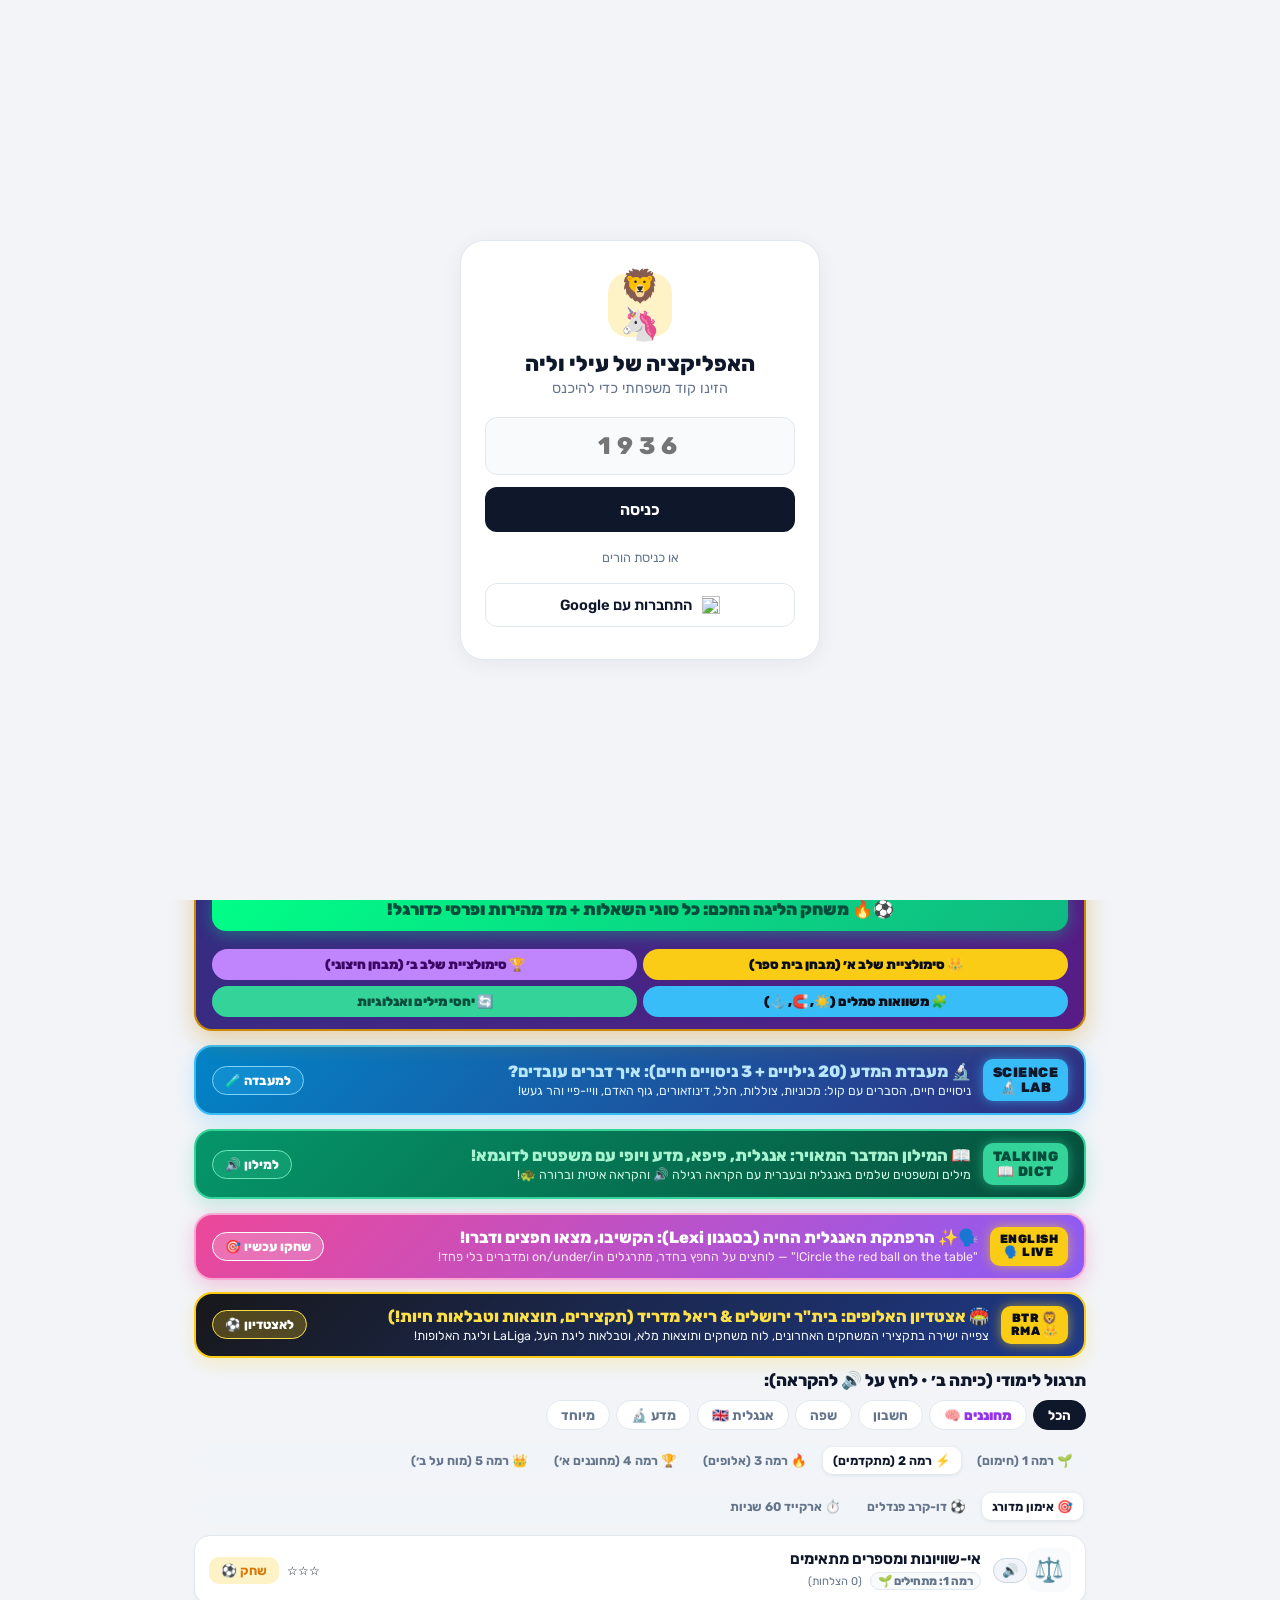
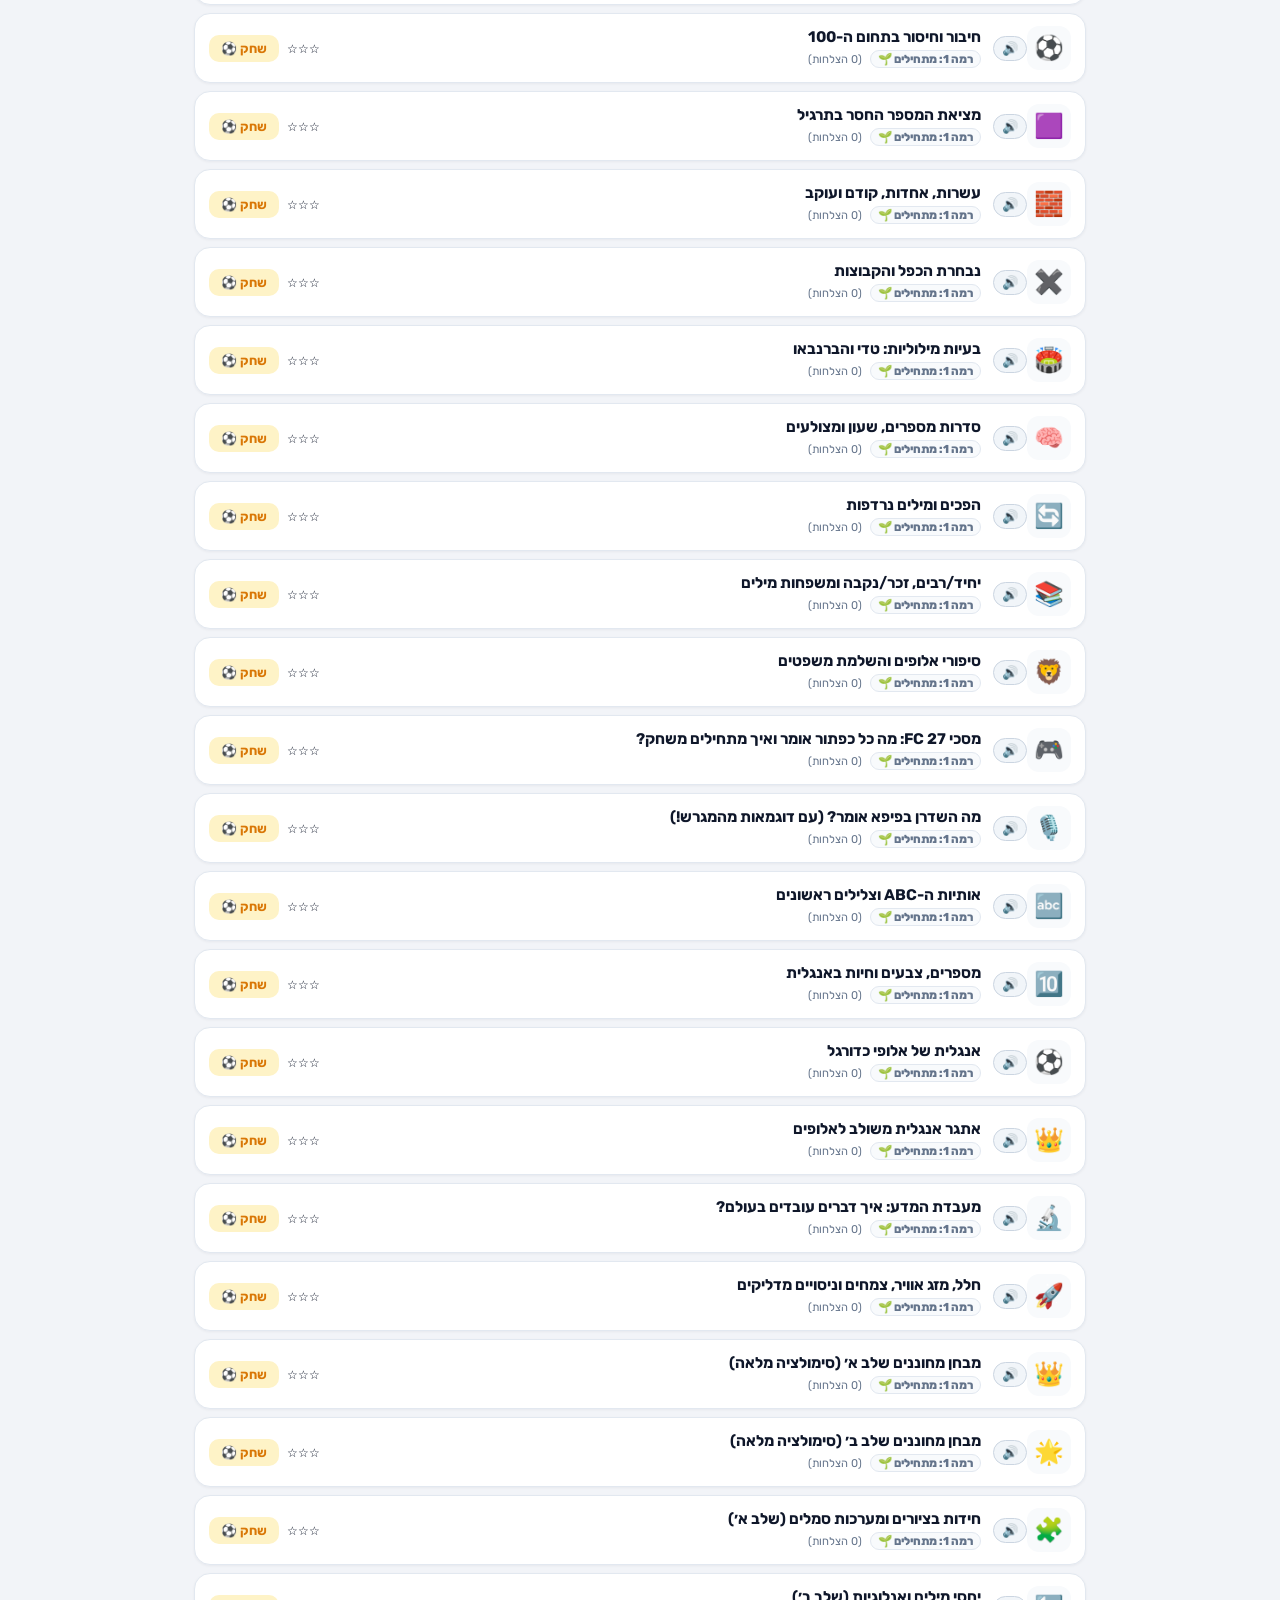
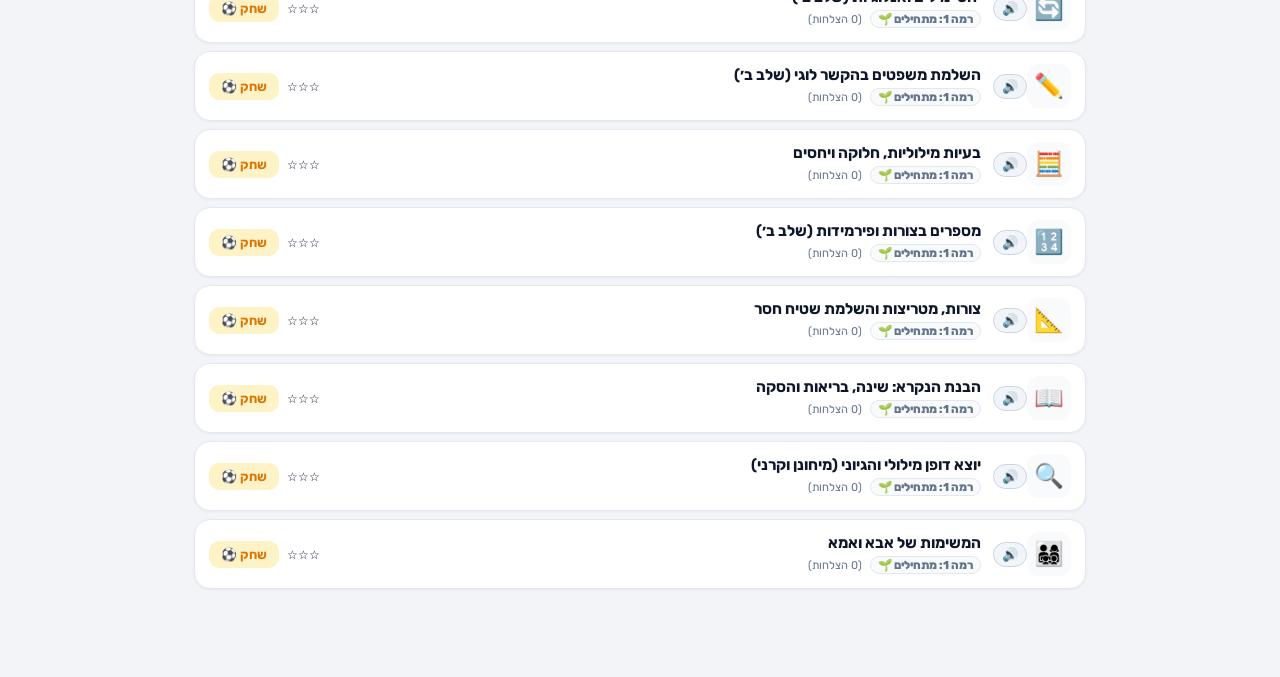
==== commit bad029fb: "v8.2: Add Lexi-style Interactive Visual English Adventure (4 clickable SVG scenes, spoken commands, " ====
--- a/index.html
+++ b/index.html
@@ -269,6 +269,18 @@
           <span class="fc27-banner-play" style="background:rgba(52,211,153,0.22);border-color:#6ee7b7;color:#fff;">למילון 🔊</span>
         </div>
 
+        <!-- LEXI-STYLE INTERACTIVE VISUAL ENGLISH ADVENTURE -->
+        <div class="fc27-home-banner" id="lexi-home-banner" onclick="startLexiEnglishAdventure()" style="background:linear-gradient(135deg,#ec4899 0%,#8b5cf6 100%);border-color:#f9a8d4;box-shadow:0 6px 18px rgba(236,72,153,0.28);margin-bottom:12px;cursor:pointer;">
+          <div class="fc27-banner-left">
+            <div class="fc27-logo-pill" style="background:#facc15;color:#090d16;box-shadow:0 0 12px rgba(250,204,21,0.6);font-size:0.75rem;">ENGLISH<br>LIVE 🗣️</div>
+            <div class="fc27-banner-text">
+              <h4 style="color:#fff;">🗣️✨ הרפתקת האנגלית החיה (בסגנון Lexi): הקשיבו, מצאו חפצים ודברו!</h4>
+              <p style="color:#fce7f3;">"Circle the red ball on the table!" — לוחצים על החפץ בחדר, מתרגלים on/under/in ומדברים בלי פחד!</p>
+            </div>
+          </div>
+          <span class="fc27-banner-play" style="background:rgba(255,255,255,0.22);border-color:#fff;color:#fff;">שחקו עכשיו 🎯</span>
+        </div>
+
         <!-- SOCCER HUB: BEITAR JERUSALEM & REAL MADRID HIGHLIGHTS, FIXTURES & STANDINGS BANNER -->
         <div class="fc27-home-banner" id="soccer-home-banner" style="background:linear-gradient(135deg,#18181b 0%,#1e3a8a 100%);border-color:#facc15;box-shadow:0 6px 18px rgba(250,204,21,0.22);margin-bottom:12px;">
           <div class="fc27-banner-left">
@@ -1692,6 +1704,50 @@
             </div>
           </div>
         </div>
+      </section>
+
+      <!-- ==================== VIEW 19: LEXI-STYLE INTERACTIVE VISUAL ENGLISH ==================== -->
+      <section id="view-lexi-english" class="view-section">
+        <div class="screen-nav-bar">
+          <button type="button" class="btn-back" onclick="switchView('home')">‹ חזרה</button>
+          <span class="screen-title">🗣️✨ הרפתקת האנגלית החיה</span>
+          <span class="badge-counter">⭐ <span id="lexi-star-count">0</span></span>
+        </div>
+
+        <!-- Progress Bar -->
+        <div style="width:100%;height:10px;background:#e2e8f0;border-radius:99px;overflow:hidden;margin-bottom:12px;">
+          <div id="lexi-progress-fill" style="width:12%;height:100%;background:linear-gradient(90deg,#38bdf8,#10b981);transition:width 0.35s ease;"></div>
+        </div>
+
+        <!-- Coach Bubble -->
+        <div class="surface-card" style="background:linear-gradient(135deg,#4f46e5,#7c3aed);color:#fff;margin-bottom:12px;border:2px solid #c084fc;">
+          <div style="display:flex;align-items:center;gap:12px;margin-bottom:8px;">
+            <div id="lexi-coach-avatar" style="font-size:2.4rem;background:rgba(255,255,255,0.2);padding:6px 10px;border-radius:16px;">⚽👩‍🏫</div>
+            <div style="flex:1;">
+              <div id="lexi-en-prompt" dir="ltr" style="font-size:1.25rem;font-weight:900;color:#fde047;text-align:left;">Circle the red ball on the table!</div>
+              <div id="lexi-heb-sub" style="font-size:0.9rem;color:#f3e8ff;margin-top:2px;">הַקֵּף אֶת הַכַּדּוּר הָאָדֹם שֶׁעַל הַשֻּׁלְחָן!</div>
+            </div>
+          </div>
+          <div style="display:flex;gap:8px;flex-wrap:wrap;">
+            <button type="button" class="btn-chip" id="btn-lexi-listen" style="background:#facc15;color:#090d16;font-weight:900;border:none;">🔊 הקשב באנגלית</button>
+            <button type="button" class="btn-chip" id="btn-lexi-slow" style="background:rgba(255,255,255,0.2);color:#fff;font-weight:800;border:none;">🐢 לאט וברור</button>
+          </div>
+        </div>
+
+        <!-- Interactive Illustrated SVG Scene Stage -->
+        <div class="surface-card" style="padding:10px;margin-bottom:12px;border:2px solid #cbd5e1;" id="lexi-scene-stage"></div>
+
+        <!-- Speaking Confidence Practice -->
+        <div class="surface-card" style="background:#f0fdf4;border:2px solid #34d399;margin-bottom:12px;display:flex;align-items:center;justify-content:space-between;gap:10px;">
+          <div>
+            <div style="font-size:0.9rem;font-weight:900;color:#065f46;">🎙️ דְּבַר אַנְגְּלִית בְּלִי פַּחַד! אמור בקול: <span id="lexi-speak-phrase" dir="ltr" style="color:#0284c7;">"Red ball"</span></div>
+            <div id="lexi-speak-status" style="font-size:0.78rem;color:#047857;">לחץ על המיקרופון ואמור בקול רם (+5 🪙)</div>
+          </div>
+          <button type="button" class="btn-primary-action" id="btn-lexi-speak" style="background:#10b981;color:#fff;font-weight:900;border:none;white-space:nowrap;">🎙️ אמור עכשיו</button>
+        </div>
+
+        <div class="feedback-banner hidden" id="lexi-feedback" style="margin-bottom:10px;"></div>
+        <button type="button" class="btn-success-action hidden" id="btn-lexi-next" style="width:100%;padding:12px;font-size:1.1rem;">למשימה הבאה! ⬅️</button>
       </section>
 
     </main>
@@ -1734,6 +1790,7 @@
   <script src="js/questions.js?v=7.2"></script>
   <script src="js/cards_svg.js?v=7.2"></script>
   <script src="js/app.js?v=7.2"></script>
+  <script src="js/lexi_english.js?v=8.2"></script>
 </body>
 </html>
 
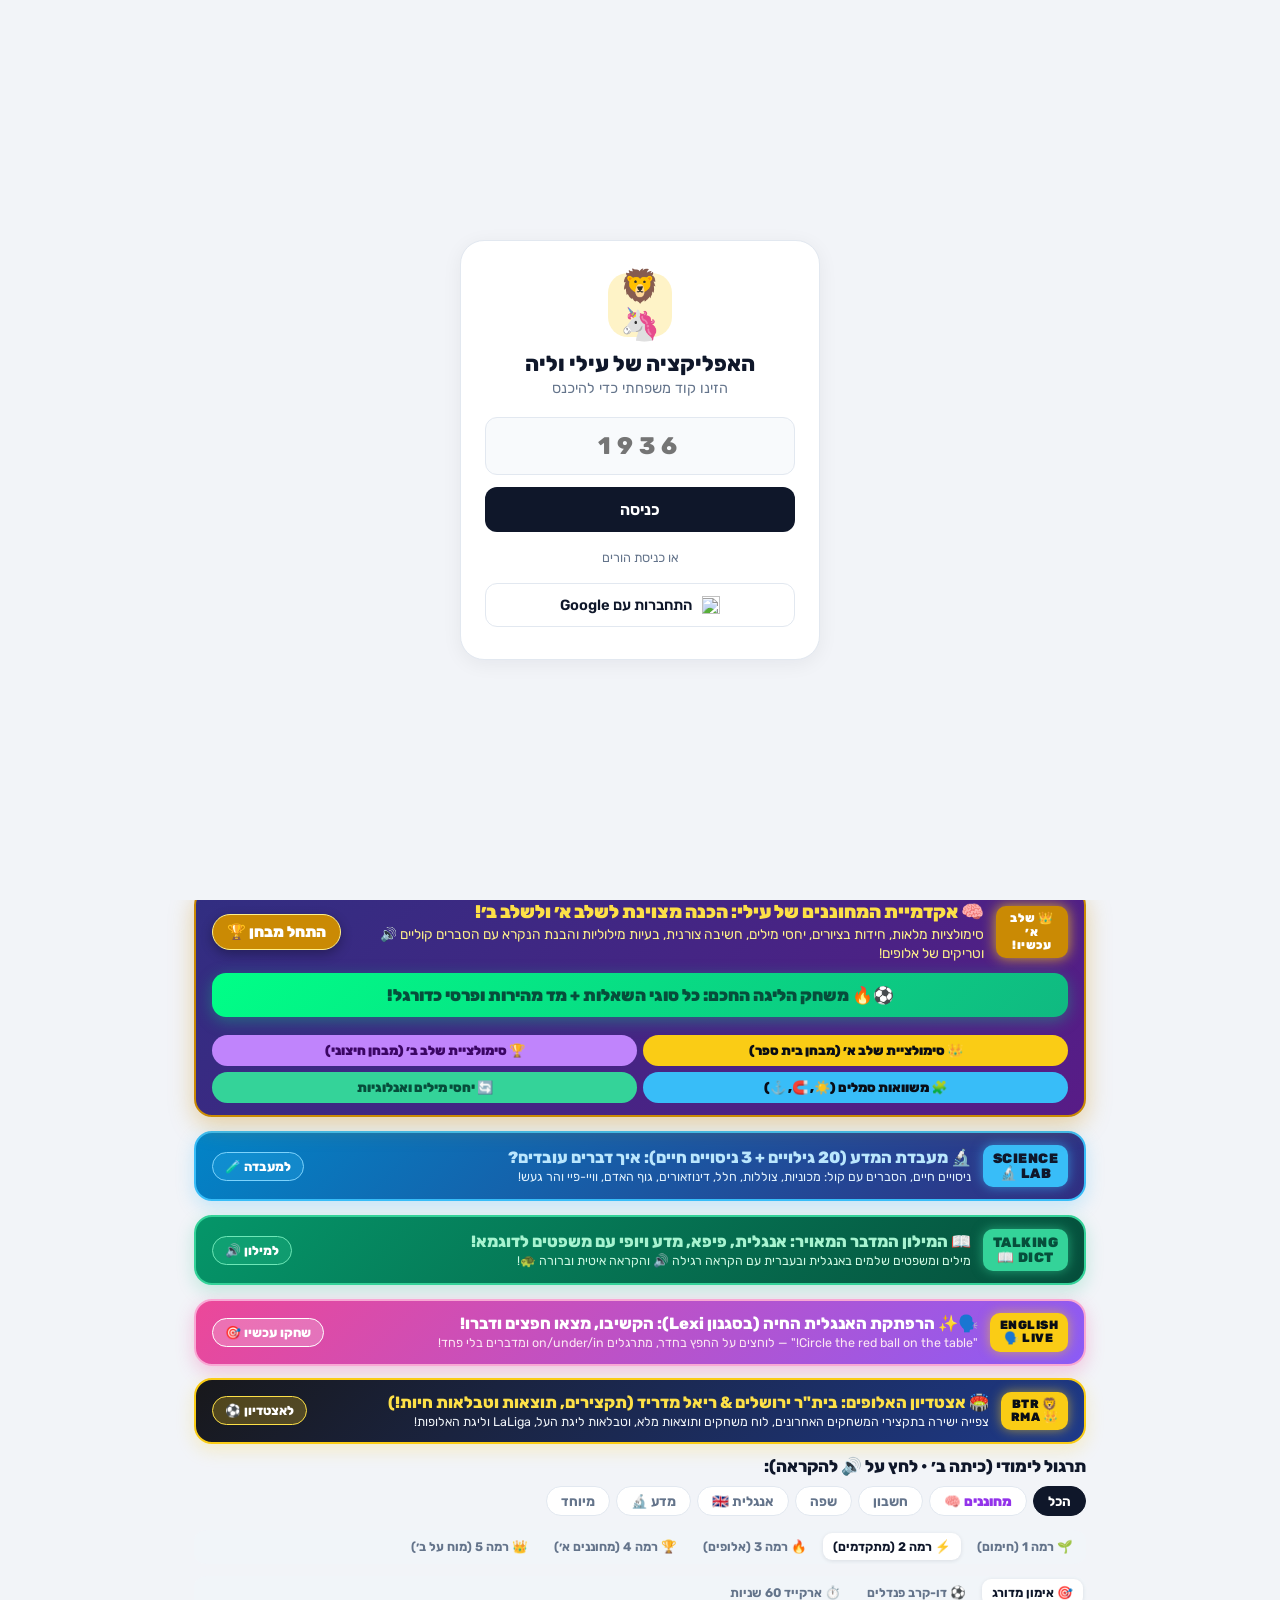
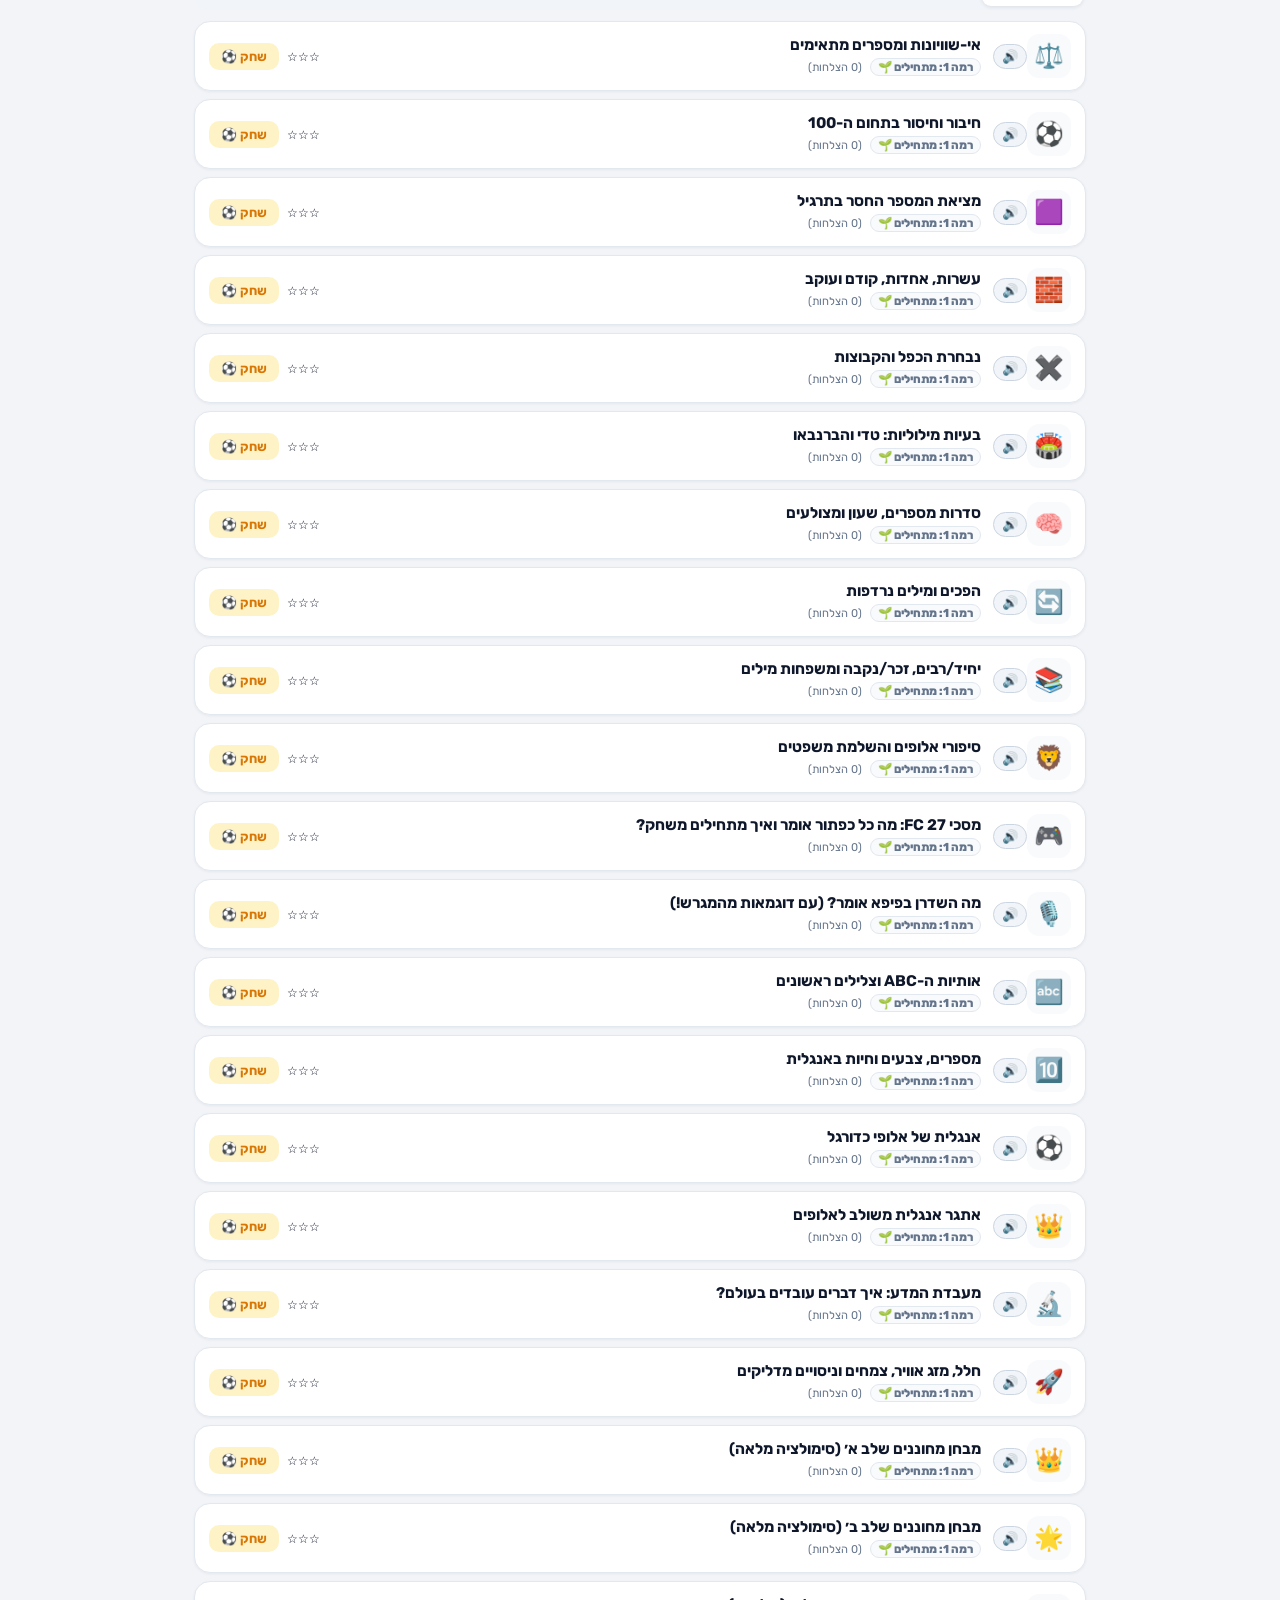
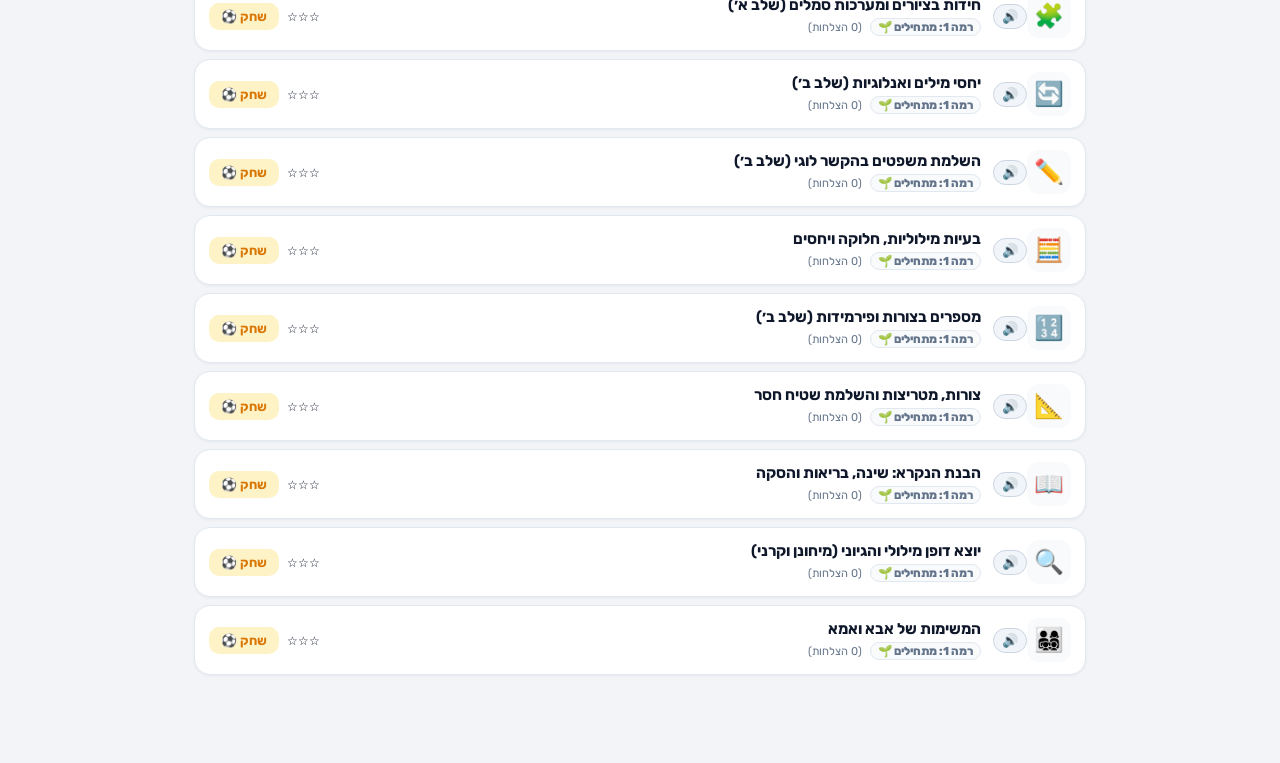
==== commit 7562ce1b: "v8.3: 3 Expert Rounds - Duolingo Daily Streak & Medals, Interactive Talking Mascot Companions (Ilay " ====
--- a/index.html
+++ b/index.html
@@ -112,6 +112,7 @@
 
       <!-- ==================== VIEW 1: HOME ==================== -->
       <section id="view-home" class="view-section active">
+        <div id="hero-daily-companion" style="margin-bottom:12px;"></div>
         <!-- Daily Overview Card -->
         <div class="hero-card" id="btn-daily-match">
           <div class="hero-card-info">
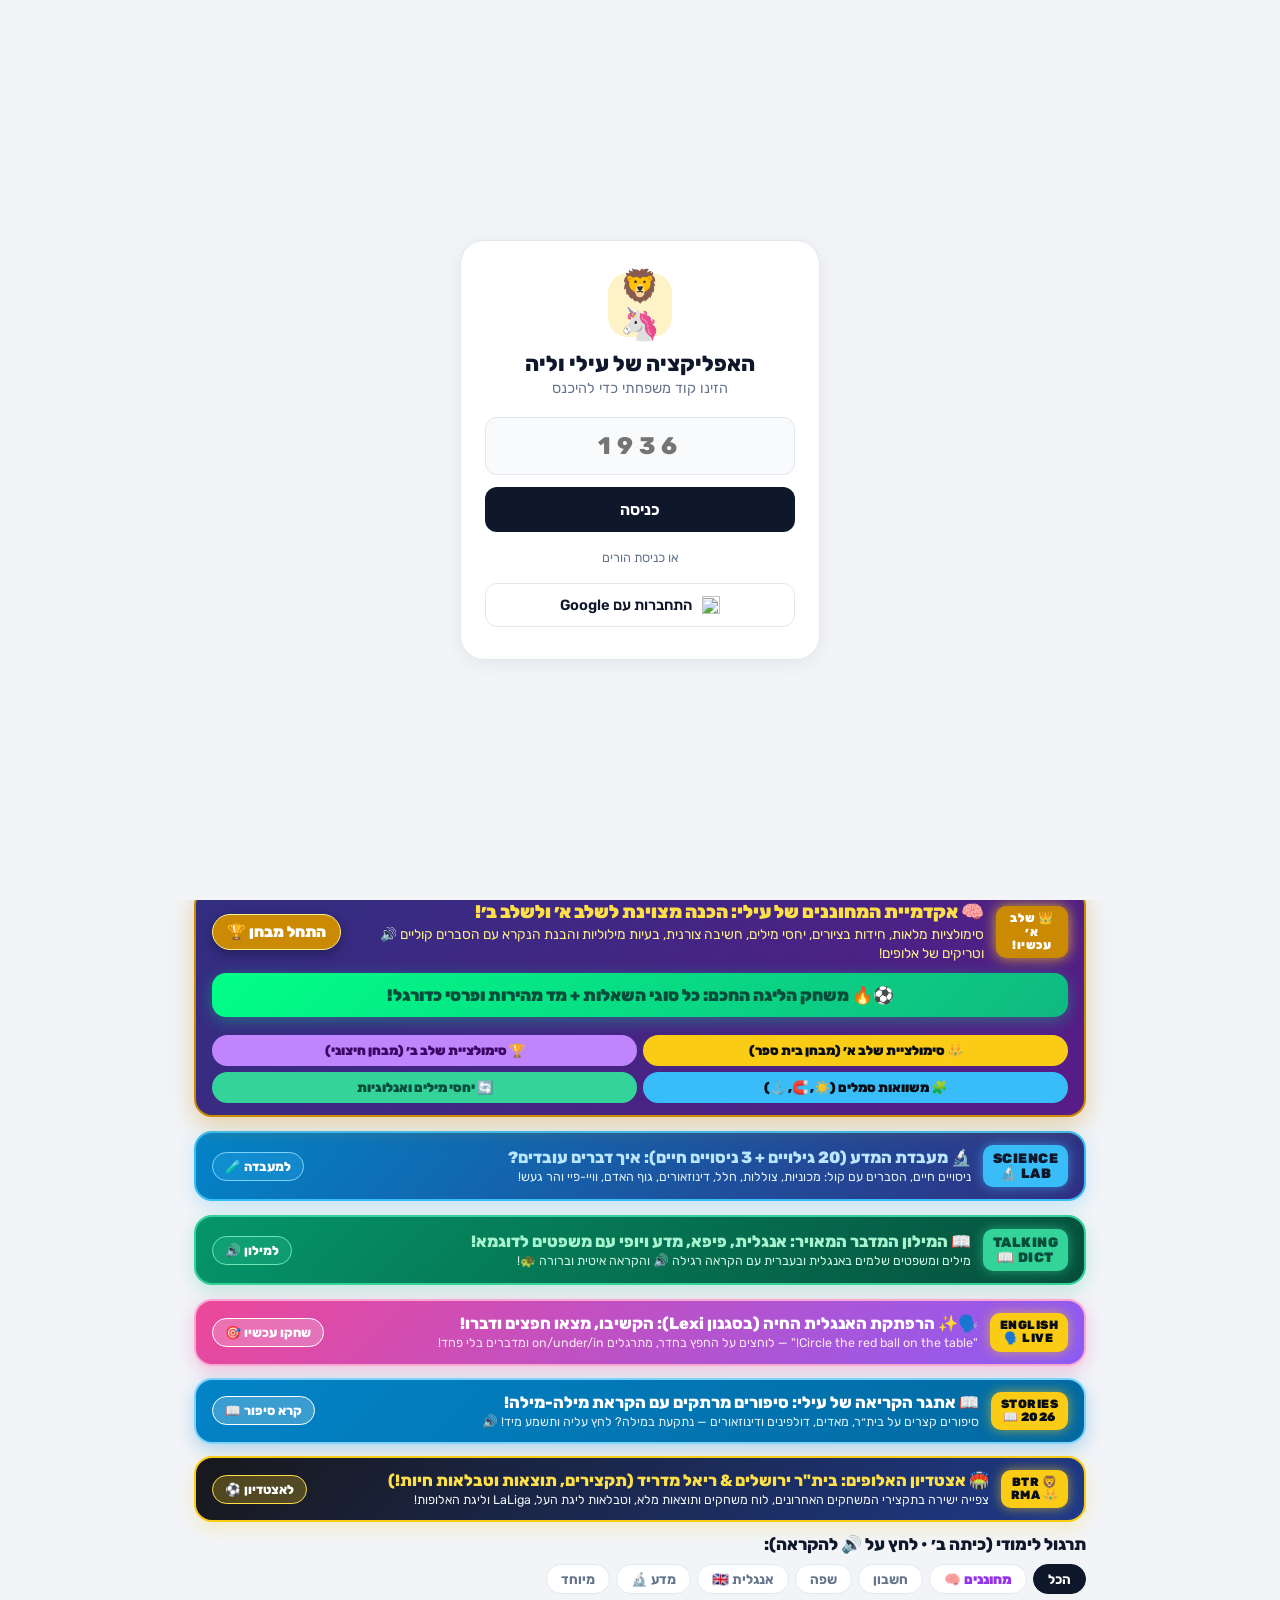
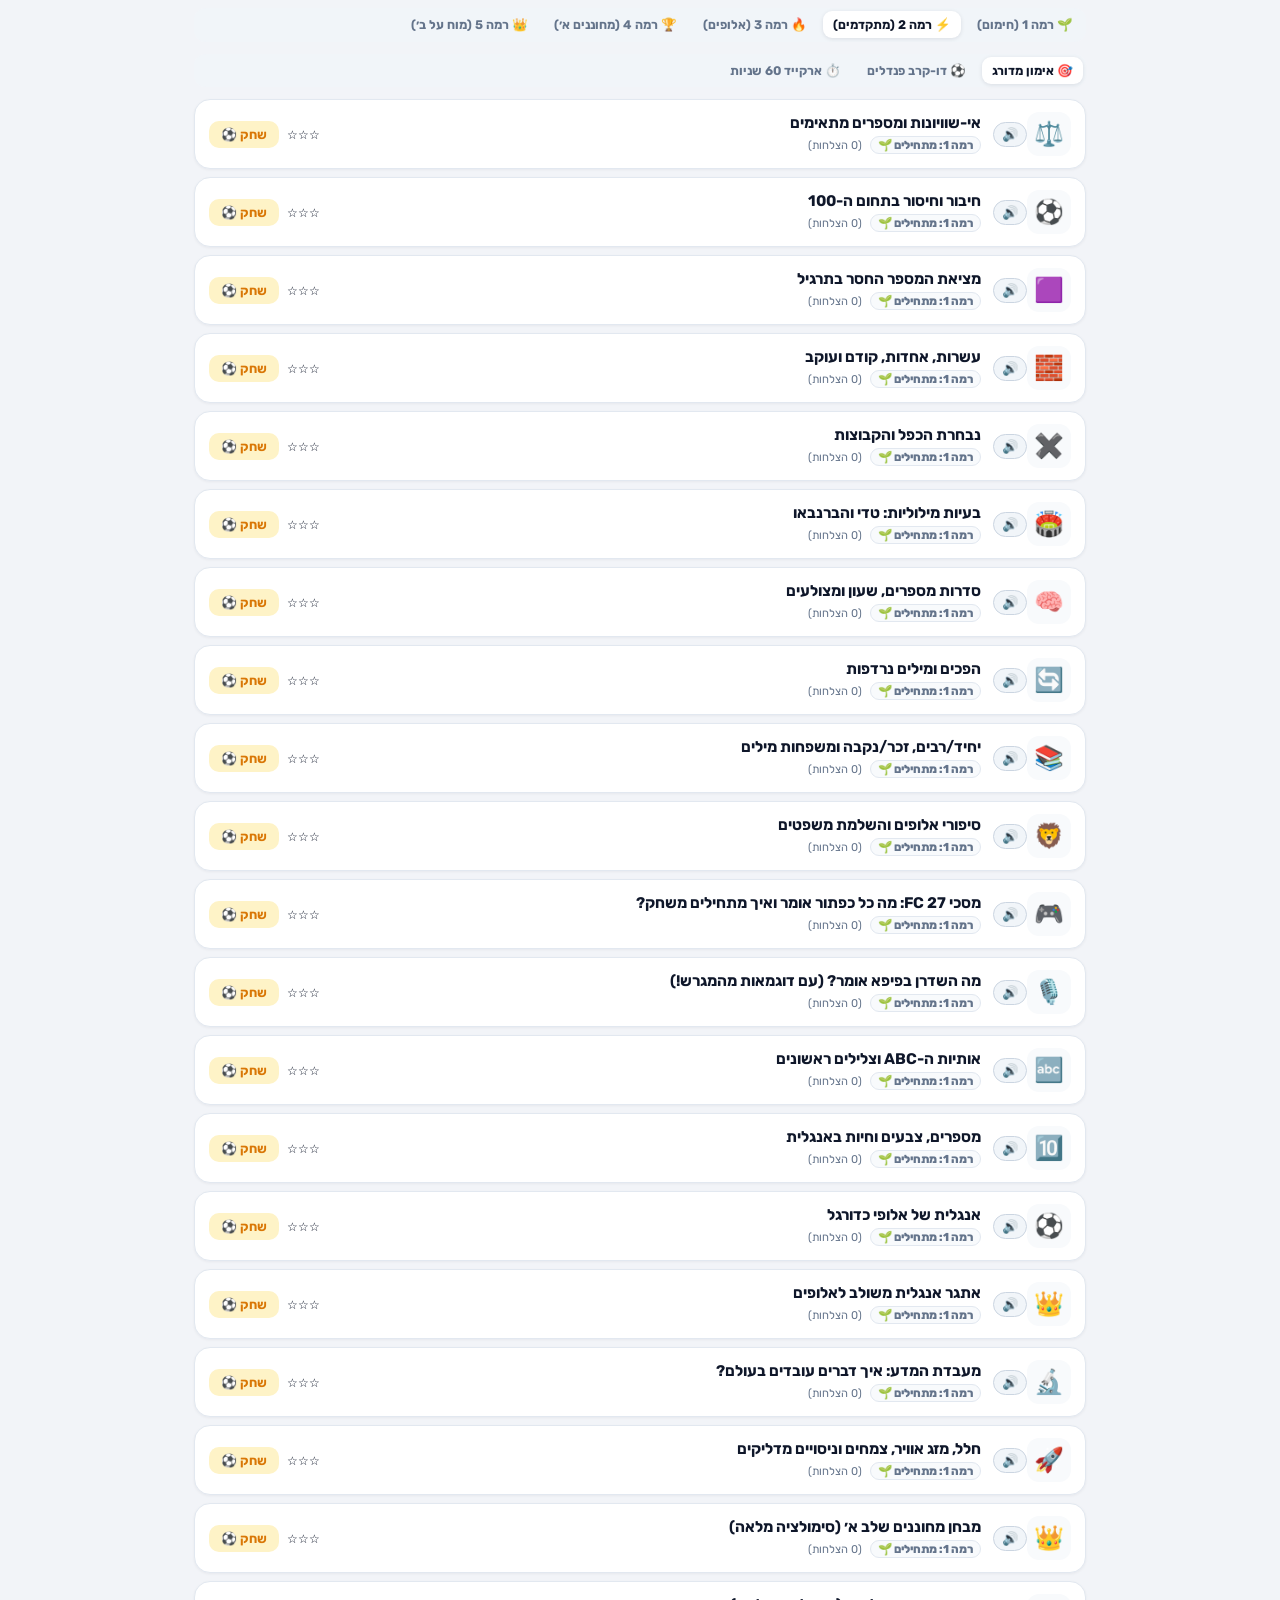
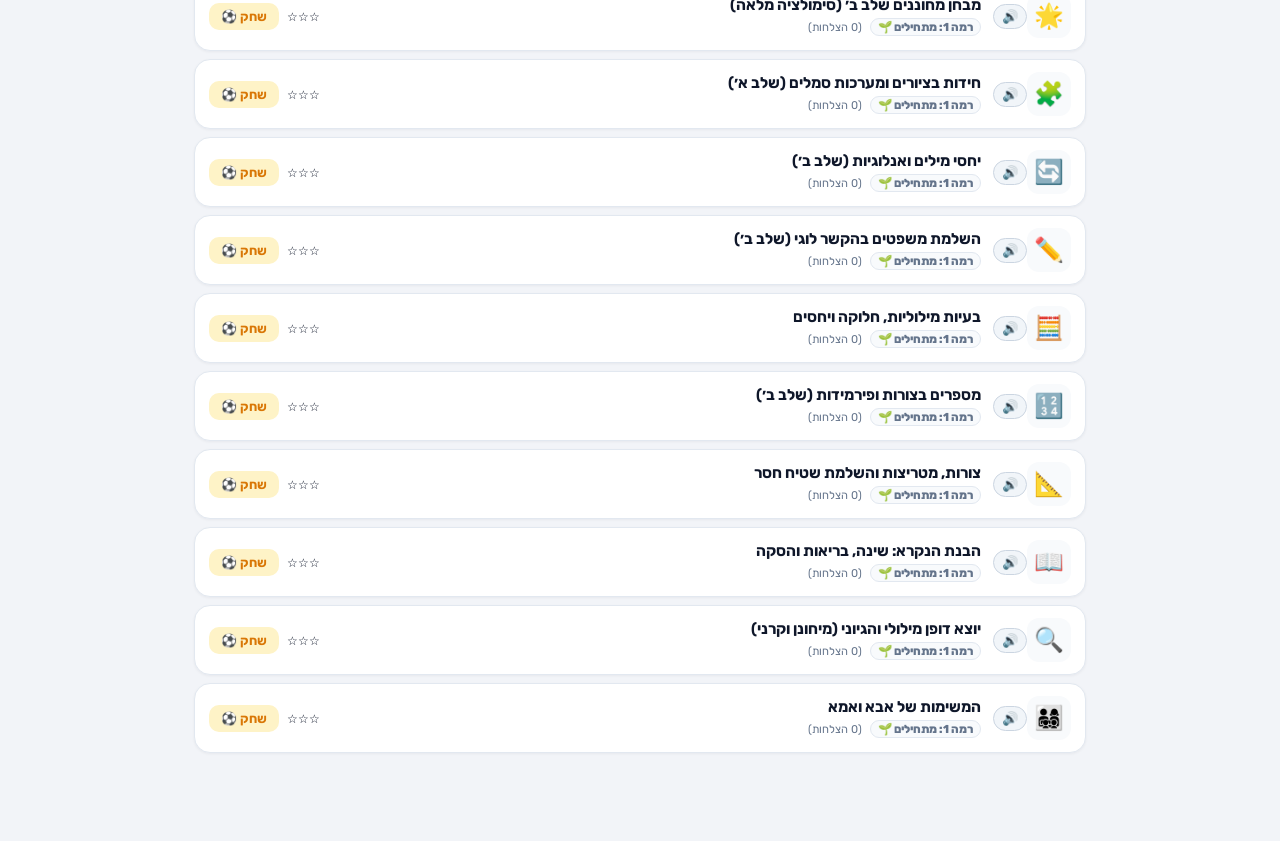
==== commit 1c2cf38d: "v8.6: Lia Pet Sanctuary + 23 Pond Niqqud Words & Ilay Interactive Tap-Any-Word Stories Challenge (Be" ====
--- a/index.html
+++ b/index.html
@@ -282,6 +282,18 @@
           <span class="fc27-banner-play" style="background:rgba(255,255,255,0.22);border-color:#fff;color:#fff;">שחקו עכשיו 🎯</span>
         </div>
 
+        <!-- ILAY'S TAP-ANY-WORD READING CHALLENGE BANNER -->
+        <div class="fc27-home-banner" id="stories-home-banner" onclick="startIlayStoryChallenge()" style="background:linear-gradient(135deg,#0284c7 0%,#0369a1 100%);border-color:#7dd3fc;box-shadow:0 6px 18px rgba(2,132,199,0.28);margin-bottom:12px;cursor:pointer;">
+          <div class="fc27-banner-left">
+            <div class="fc27-logo-pill" style="background:#facc15;color:#090d16;box-shadow:0 0 12px rgba(250,204,21,0.6);font-size:0.75rem;">STORIES<br>2026 📖</div>
+            <div class="fc27-banner-text">
+              <h4 style="color:#fff;">📖 אתגר הקריאה של עילי: סיפורים מרתקים עם הקראת מילה-מילה!</h4>
+              <p style="color:#e0f2fe;">סיפורים קצרים על בית״ר, מאדים, דולפינים ודינוזאורים — נתקעת במילה? לחץ עליה ותשמע מיד! 🔊</p>
+            </div>
+          </div>
+          <span class="fc27-banner-play" style="background:rgba(255,255,255,0.22);border-color:#fff;color:#fff;">קרא סיפור 📖</span>
+        </div>
+
         <!-- SOCCER HUB: BEITAR JERUSALEM & REAL MADRID HIGHLIGHTS, FIXTURES & STANDINGS BANNER -->
         <div class="fc27-home-banner" id="soccer-home-banner" style="background:linear-gradient(135deg,#18181b 0%,#1e3a8a 100%);border-color:#facc15;box-shadow:0 6px 18px rgba(250,204,21,0.22);margin-bottom:12px;">
           <div class="fc27-banner-left">
@@ -1749,6 +1761,28 @@
 
         <div class="feedback-banner hidden" id="lexi-feedback" style="margin-bottom:10px;"></div>
         <button type="button" class="btn-success-action hidden" id="btn-lexi-next" style="width:100%;padding:12px;font-size:1.1rem;">למשימה הבאה! ⬅️</button>
+      </section>
+
+      <!-- ==================== VIEW 20: ILAY'S TAP-ANY-WORD STORIES ==================== -->
+      <section id="view-ilay-stories" class="view-section">
+        <div class="screen-nav-bar">
+          <button type="button" class="btn-back" onclick="switchView('home')">‹ חזרה</button>
+          <span class="screen-title">📖 אתגר הקריאה של עילי</span>
+          <button type="button" class="btn-chip" id="btn-story-speak-all" style="background:#facc15;color:#090d16;font-weight:900;border:none;">🔊 הקרא הכל</button>
+        </div>
+
+        <div class="surface-card" style="background:linear-gradient(135deg,#fffbeb,#fef3c7);border:2px solid #f59e0b;margin-bottom:12px;">
+          <div id="story-title" style="font-size:1.2rem;font-weight:900;color:#92400e;margin-bottom:8px;">⚽ הַגּוֹל בַּדַּקָּה הָאַחֲרוֹנָה</div>
+          <div id="story-text-box" dir="rtl" style="font-size:1.22rem;line-height:1.85;font-weight:700;color:#0f172a;background:#fff;padding:14px;border-radius:14px;border:1.5px solid #fde68a;"></div>
+        </div>
+
+        <div class="surface-card" style="background:#f8fafc;border:2px solid #cbd5e1;margin-bottom:12px;">
+          <div id="story-question-box" style="font-size:1.05rem;font-weight:900;color:#0f172a;margin-bottom:10px;"></div>
+          <div id="story-options-box" style="display:flex;flex-direction:column;gap:8px;"></div>
+        </div>
+
+        <div class="feedback-banner hidden" id="story-feedback" style="margin-bottom:10px;"></div>
+        <button type="button" class="btn-success-action hidden" id="btn-story-next" style="width:100%;padding:12px;font-size:1.1rem;">לשאלה הבאה! ⬅️</button>
       </section>
 
     </main>
@@ -1792,6 +1826,7 @@
   <script src="js/cards_svg.js?v=7.2"></script>
   <script src="js/app.js?v=7.2"></script>
   <script src="js/lexi_english.js?v=8.2"></script>
+  <script src="js/reading_stories.js?v=8.6"></script>
 </body>
 </html>
 
